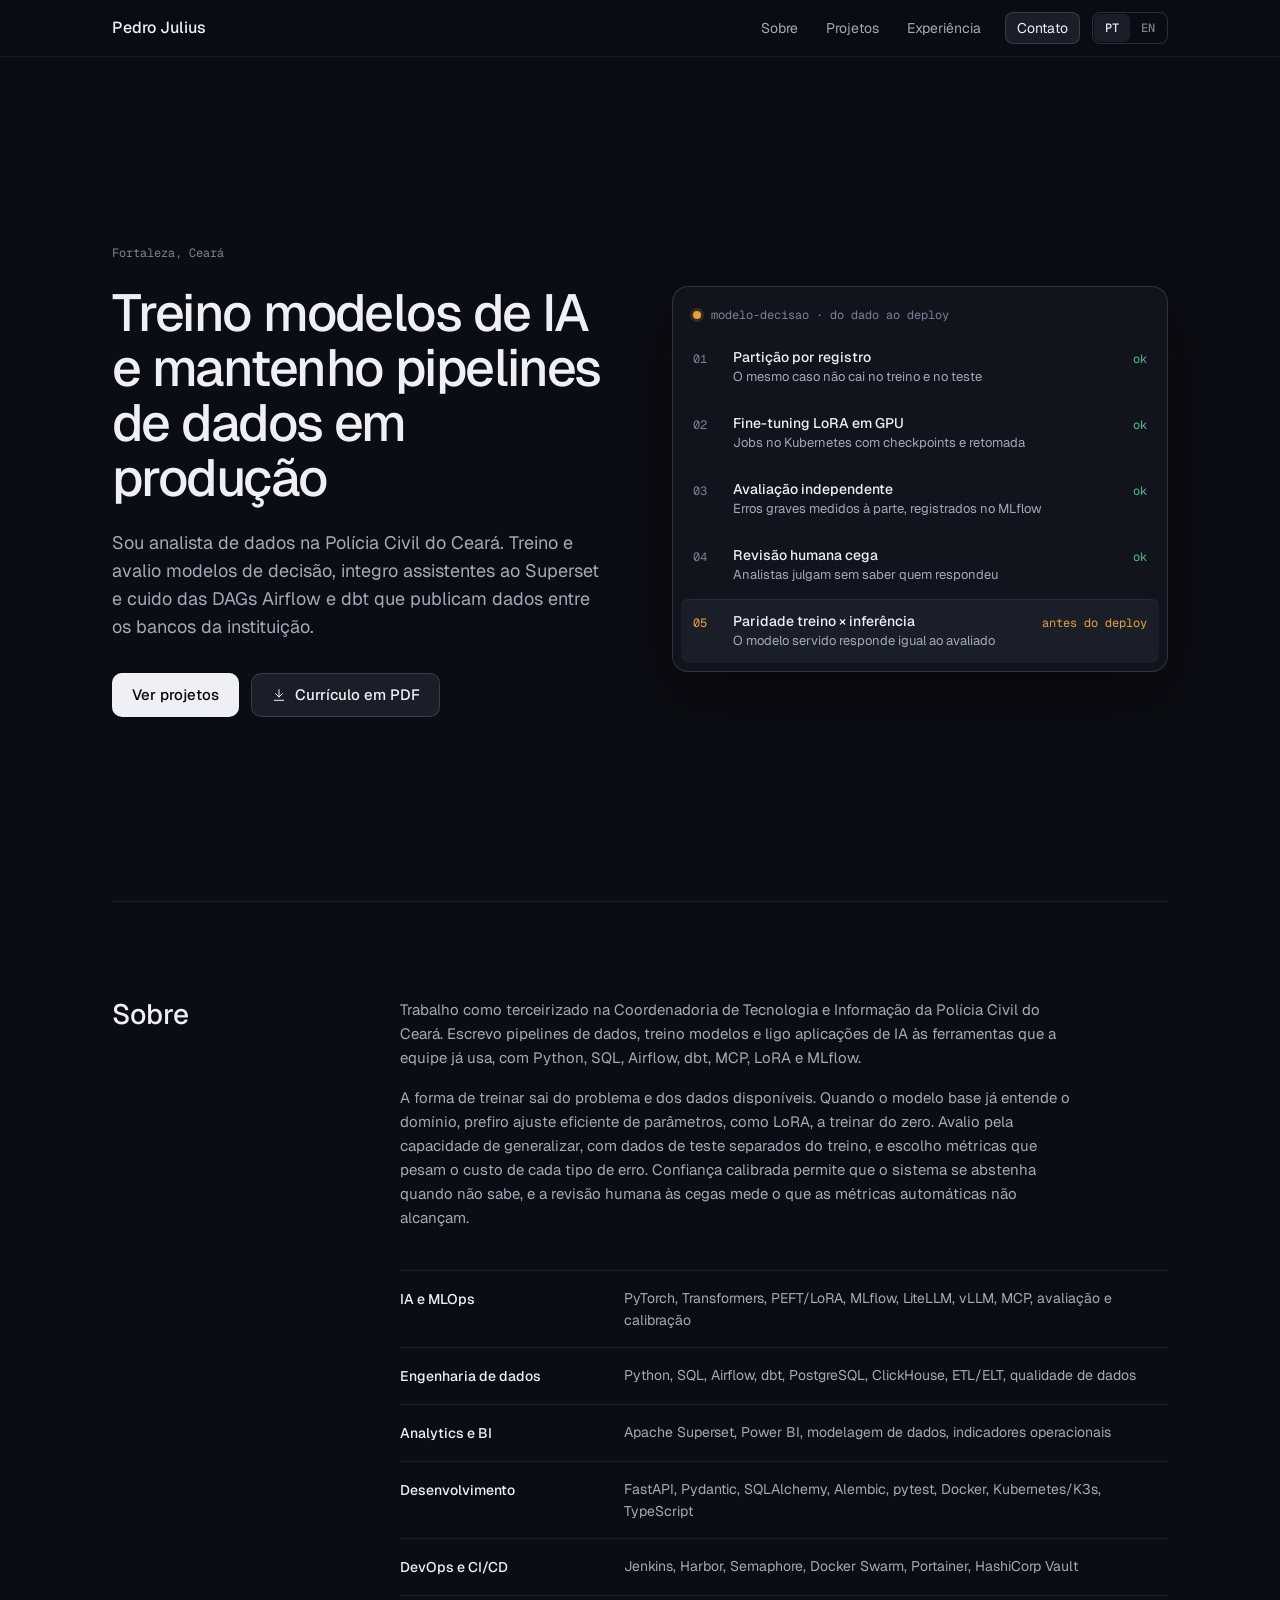
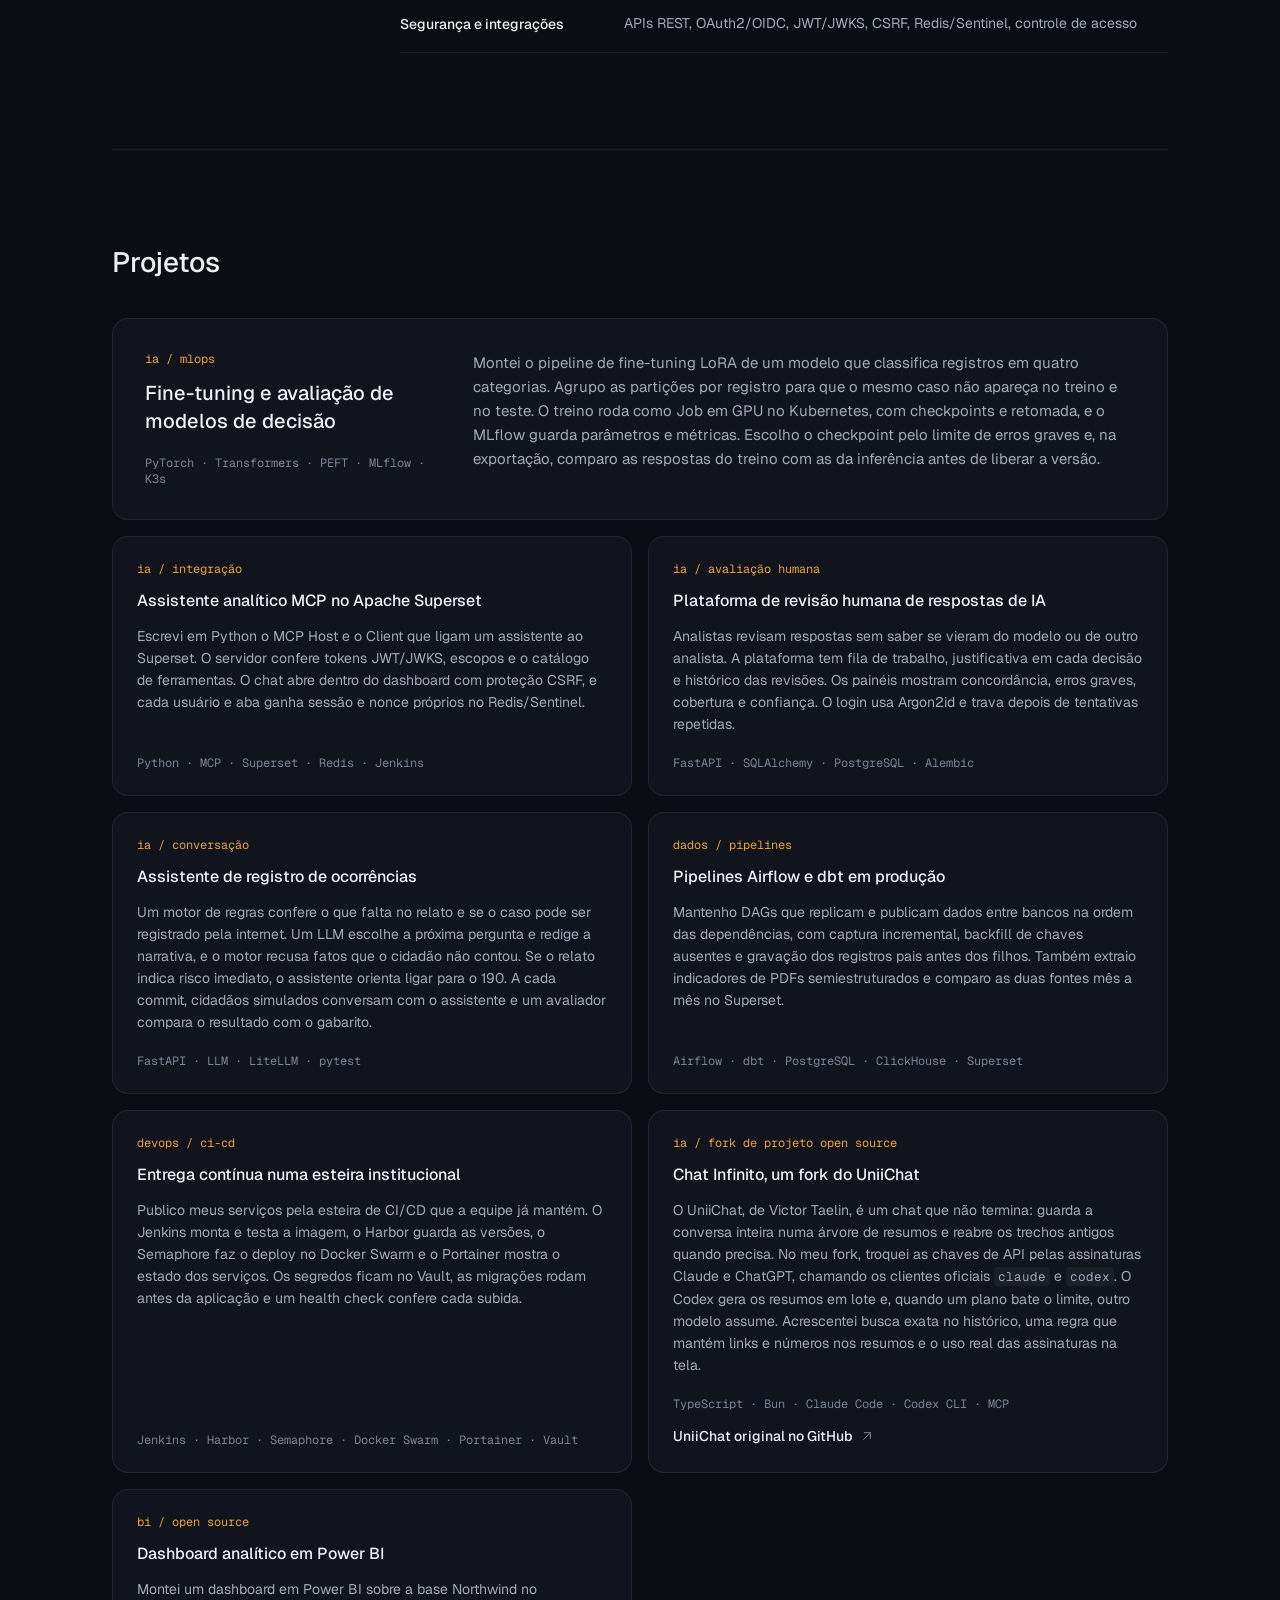
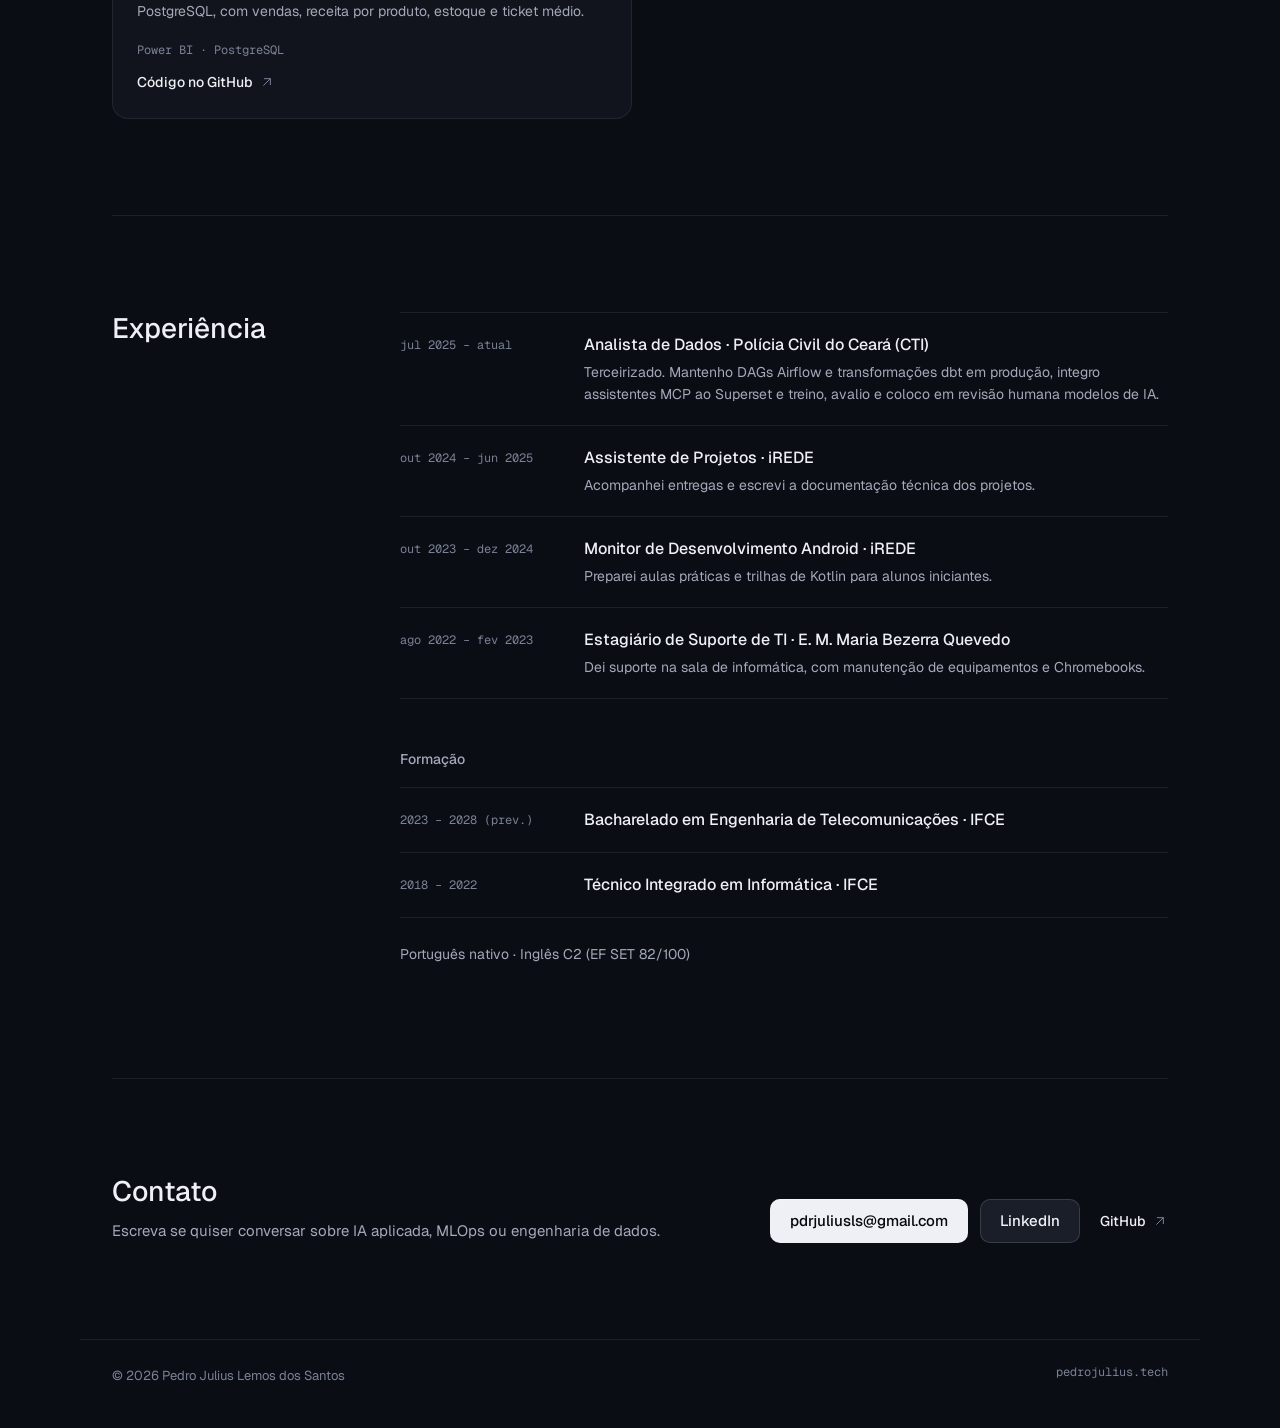
==== index.html @ 3ef46fd1 "Portfolio PT/EN e CV" ====
<!doctype html>
<html lang="pt-BR">
<head>
<meta charset="utf-8">
<meta name="viewport" content="width=device-width, initial-scale=1">
<title>Pedro Julius · Engenheiro de IA e dados</title>
<meta name="description" content="Pedro Julius Lemos dos Santos, engenheiro de IA e dados em Fortaleza. Treino e avalio modelos, integro assistentes ao Superset e mantenho pipelines Airflow e dbt.">
<meta property="og:title" content="Pedro Julius · Engenheiro de IA e dados">
<meta property="og:description" content="Treino e avalio modelos de IA e mantenho pipelines de dados em produção.">
<meta property="og:url" content="https://pedrojulius.tech/">
<meta property="og:locale" content="pt_BR">
<link rel="canonical" href="https://pedrojulius.tech/">
<link rel="alternate" hreflang="pt-BR" href="https://pedrojulius.tech/">
<link rel="alternate" hreflang="en" href="https://pedrojulius.tech/en/">
<link rel="alternate" hreflang="x-default" href="https://pedrojulius.tech/">
<link rel="preconnect" href="https://fonts.googleapis.com">
<link rel="preconnect" href="https://fonts.gstatic.com" crossorigin>
<link rel="stylesheet" href="https://fonts.googleapis.com/css2?family=Geist:wght@400;500;600&family=Geist+Mono:wght@400;500&display=swap">
<link rel="stylesheet" href="style.css">
<!-- Visual revisado com o método unslop de Damir Sokolovsky (@heydamir), CC BY 4.0 -->
<script>try{if(localStorage.getItem('lang')==='en')location.replace('en/')}catch(e){}</script>
</head>
<body>
<header class="top">
  <div class="top-in">
    <a class="logo" href="#inicio">Pedro Julius</a>
    <div class="top-r">
      <nav class="nav" aria-label="Principal">
        <a href="#sobre">Sobre</a>
        <a href="#projetos">Projetos</a>
        <a href="#experiencia">Experiência</a>
        <a class="nav-btn" href="#contato">Contato</a>
      </nav>
      <div class="lang" role="group" aria-label="Idioma">
        <a href="./" aria-current="page" data-lang="pt">PT</a>
        <a href="en/" hreflang="en" lang="en" data-lang="en" title="Read in English">EN</a>
      </div>
      <details class="menu">
        <summary aria-label="Abrir menu">
          <svg class="i" viewBox="0 0 24 24" aria-hidden="true"><path d="M4 7h16M4 12h16M4 17h16"/></svg>
        </summary>
        <div class="menu-panel">
          <a href="#sobre">Sobre</a>
          <a href="#projetos">Projetos</a>
          <a href="#experiencia">Experiência</a>
          <a href="#contato">Contato</a>
        </div>
      </details>
    </div>
  </div>
</header>

<main id="inicio">
<section class="hero">
  <div class="hero-text">
    <p class="meta">Fortaleza, Ceará</p>
    <h1>Treino modelos de IA e mantenho pipelines de dados em produção</h1>
    <p class="lead">Sou analista de dados na Polícia Civil do Ceará. Treino e avalio modelos de decisão, integro assistentes ao Superset e cuido das DAGs Airflow e dbt que publicam dados entre os bancos da instituição.</p>
    <div class="cta">
      <a class="btn primary" href="#projetos">Ver projetos</a>
      <a class="btn" href="Pedro-Julius-CV-PTBR.pdf" download>
        <svg class="i" viewBox="0 0 24 24" aria-hidden="true"><path d="M12 4v11M7 10l5 5 5-5M5 20h14"/></svg>
        Currículo em PDF
      </a>
    </div>
  </div>

  <figure class="run" aria-label="Etapas de um modelo até o deploy">
    <div class="run-head">
      <span class="dot"></span>
      <span class="mono">modelo-decisao · do dado ao deploy</span>
    </div>
    <ol class="steps">
      <li><span class="mono n">01</span><div><b>Partição por registro</b><span>O mesmo caso não cai no treino e no teste</span></div><span class="ok mono">ok</span></li>
      <li><span class="mono n">02</span><div><b>Fine-tuning LoRA em GPU</b><span>Jobs no Kubernetes com checkpoints e retomada</span></div><span class="ok mono">ok</span></li>
      <li><span class="mono n">03</span><div><b>Avaliação independente</b><span>Erros graves medidos à parte, registrados no MLflow</span></div><span class="ok mono">ok</span></li>
      <li><span class="mono n">04</span><div><b>Revisão humana cega</b><span>Analistas julgam sem saber quem respondeu</span></div><span class="ok mono">ok</span></li>
      <li class="now"><span class="mono n">05</span><div><b>Paridade treino × inferência</b><span>O modelo servido responde igual ao avaliado</span></div><span class="ok mono">antes do deploy</span></li>
    </ol>
  </figure>
</section>

<section id="sobre" class="split">
  <h2>Sobre</h2>
  <div>
    <p>Trabalho como terceirizado na Coordenadoria de Tecnologia e Informação da Polícia Civil do Ceará. Escrevo pipelines de dados, treino modelos e ligo aplicações de IA às ferramentas que a equipe já usa, com Python, SQL, Airflow, dbt, MCP, LoRA e MLflow.</p>
    <p>A forma de treinar sai do problema e dos dados disponíveis. Quando o modelo base já entende o domínio, prefiro ajuste eficiente de parâmetros, como LoRA, a treinar do zero. Avalio pela capacidade de generalizar, com dados de teste separados do treino, e escolho métricas que pesam o custo de cada tipo de erro. Confiança calibrada permite que o sistema se abstenha quando não sabe, e a revisão humana às cegas mede o que as métricas automáticas não alcançam.</p>
    <dl class="skills">
      <div><dt>IA e MLOps</dt><dd>PyTorch, Transformers, PEFT/LoRA, MLflow, LiteLLM, vLLM, MCP, avaliação e calibração</dd></div>
      <div><dt>Engenharia de dados</dt><dd>Python, SQL, Airflow, dbt, PostgreSQL, ClickHouse, ETL/ELT, qualidade de dados</dd></div>
      <div><dt>Analytics e BI</dt><dd>Apache Superset, Power BI, modelagem de dados, indicadores operacionais</dd></div>
      <div><dt>Desenvolvimento</dt><dd>FastAPI, Pydantic, SQLAlchemy, Alembic, pytest, Docker, Kubernetes/K3s, TypeScript</dd></div>
      <div><dt>DevOps e CI/CD</dt><dd>Jenkins, Harbor, Semaphore, Docker Swarm, Portainer, HashiCorp Vault</dd></div>
      <div><dt>Segurança e integrações</dt><dd>APIs REST, OAuth2/OIDC, JWT/JWKS, CSRF, Redis/Sentinel, controle de acesso</dd></div>
    </dl>
  </div>
</section>

<section id="projetos">
  <h2>Projetos</h2>
  <div class="grid">
    <article class="card lead-card">
      <p class="mono kind">ia / mlops</p>
      <h3>Fine-tuning e avaliação de modelos de decisão</h3>
      <p class="desc">Montei o pipeline de fine-tuning LoRA de um modelo que classifica registros em quatro categorias. Agrupo as partições por registro para que o mesmo caso não apareça no treino e no teste. O treino roda como Job em GPU no Kubernetes, com checkpoints e retomada, e o MLflow guarda parâmetros e métricas. Escolho o checkpoint pelo limite de erros graves e, na exportação, comparo as respostas do treino com as da inferência antes de liberar a versão.</p>
      <p class="mono stack">PyTorch · Transformers · PEFT · MLflow · K3s</p>
    </article>
    <article class="card">
      <p class="mono kind">ia / integração</p>
      <h3>Assistente analítico MCP no Apache Superset</h3>
      <p>Escrevi em Python o MCP Host e o Client que ligam um assistente ao Superset. O servidor confere tokens JWT/JWKS, escopos e o catálogo de ferramentas. O chat abre dentro do dashboard com proteção CSRF, e cada usuário e aba ganha sessão e nonce próprios no Redis/Sentinel.</p>
      <p class="mono stack">Python · MCP · Superset · Redis · Jenkins</p>
    </article>
    <article class="card">
      <p class="mono kind">ia / avaliação humana</p>
      <h3>Plataforma de revisão humana de respostas de IA</h3>
      <p>Analistas revisam respostas sem saber se vieram do modelo ou de outro analista. A plataforma tem fila de trabalho, justificativa em cada decisão e histórico das revisões. Os painéis mostram concordância, erros graves, cobertura e confiança. O login usa Argon2id e trava depois de tentativas repetidas.</p>
      <p class="mono stack">FastAPI · SQLAlchemy · PostgreSQL · Alembic</p>
    </article>
    <article class="card">
      <p class="mono kind">ia / conversação</p>
      <h3>Assistente de registro de ocorrências</h3>
      <p>Um motor de regras confere o que falta no relato e se o caso pode ser registrado pela internet. Um LLM escolhe a próxima pergunta e redige a narrativa, e o motor recusa fatos que o cidadão não contou. Se o relato indica risco imediato, o assistente orienta ligar para o 190. A cada commit, cidadãos simulados conversam com o assistente e um avaliador compara o resultado com o gabarito.</p>
      <p class="mono stack">FastAPI · LLM · LiteLLM · pytest</p>
    </article>
    <article class="card">
      <p class="mono kind">dados / pipelines</p>
      <h3>Pipelines Airflow e dbt em produção</h3>
      <p>Mantenho DAGs que replicam e publicam dados entre bancos na ordem das dependências, com captura incremental, backfill de chaves ausentes e gravação dos registros pais antes dos filhos. Também extraio indicadores de PDFs semiestruturados e comparo as duas fontes mês a mês no Superset.</p>
      <p class="mono stack">Airflow · dbt · PostgreSQL · ClickHouse · Superset</p>
    </article>
    <article class="card">
      <p class="mono kind">devops / ci-cd</p>
      <h3>Entrega contínua numa esteira institucional</h3>
      <p>Publico meus serviços pela esteira de CI/CD que a equipe já mantém. O Jenkins monta e testa a imagem, o Harbor guarda as versões, o Semaphore faz o deploy no Docker Swarm e o Portainer mostra o estado dos serviços. Os segredos ficam no Vault, as migrações rodam antes da aplicação e um health check confere cada subida.</p>
      <p class="mono stack">Jenkins · Harbor · Semaphore · Docker Swarm · Portainer · Vault</p>
    </article>
    <article class="card">
      <p class="mono kind">ia / fork de projeto open source</p>
      <h3>Chat Infinito, um fork do UniiChat</h3>
      <p>O UniiChat, de Victor Taelin, é um chat que não termina: guarda a conversa inteira numa árvore de resumos e reabre os trechos antigos quando precisa. No meu fork, troquei as chaves de API pelas assinaturas Claude e ChatGPT, chamando os clientes oficiais <code>claude</code> e <code>codex</code>. O Codex gera os resumos em lote e, quando um plano bate o limite, outro modelo assume. Acrescentei busca exata no histórico, uma regra que mantém links e números nos resumos e o uso real das assinaturas na tela.</p>
      <p class="mono stack">TypeScript · Bun · Claude Code · Codex CLI · MCP</p>
      <a class="link" href="https://github.com/VictorTaelin/uniichat" target="_blank" rel="noopener">UniiChat original no GitHub
        <svg class="i" viewBox="0 0 24 24" aria-hidden="true"><path d="M7 17 17 7M8 7h9v9"/></svg></a>
    </article>
    <article class="card">
      <p class="mono kind">bi / open source</p>
      <h3>Dashboard analítico em Power BI</h3>
      <p>Montei um dashboard em Power BI sobre a base Northwind no PostgreSQL, com vendas, receita por produto, estoque e ticket médio.</p>
      <p class="mono stack">Power BI · PostgreSQL</p>
      <a class="link" href="https://github.com/pjuliusl/FirstReport" target="_blank" rel="noopener">Código no GitHub
        <svg class="i" viewBox="0 0 24 24" aria-hidden="true"><path d="M7 17 17 7M8 7h9v9"/></svg></a>
    </article>
  </div>
</section>

<section id="experiencia" class="split">
  <h2>Experiência</h2>
  <div>
    <ol class="timeline">
      <li><span class="mono when">jul 2025 – atual</span><div><h3>Analista de Dados · Polícia Civil do Ceará (CTI)</h3><p>Terceirizado. Mantenho DAGs Airflow e transformações dbt em produção, integro assistentes MCP ao Superset e treino, avalio e coloco em revisão humana modelos de IA.</p></div></li>
      <li><span class="mono when">out 2024 – jun 2025</span><div><h3>Assistente de Projetos · iREDE</h3><p>Acompanhei entregas e escrevi a documentação técnica dos projetos.</p></div></li>
      <li><span class="mono when">out 2023 – dez 2024</span><div><h3>Monitor de Desenvolvimento Android · iREDE</h3><p>Preparei aulas práticas e trilhas de Kotlin para alunos iniciantes.</p></div></li>
      <li><span class="mono when">ago 2022 – fev 2023</span><div><h3>Estagiário de Suporte de TI · E. M. Maria Bezerra Quevedo</h3><p>Dei suporte na sala de informática, com manutenção de equipamentos e Chromebooks.</p></div></li>
    </ol>
    <h3 class="sub">Formação</h3>
    <ol class="timeline">
      <li><span class="mono when">2023 – 2028 (prev.)</span><div><h3>Bacharelado em Engenharia de Telecomunicações · IFCE</h3></div></li>
      <li><span class="mono when">2018 – 2022</span><div><h3>Técnico Integrado em Informática · IFCE</h3></div></li>
    </ol>
    <p class="langs">Português nativo · Inglês C2 (EF SET 82/100)</p>
  </div>
</section>

<section id="contato" class="contact">
  <div>
    <h2>Contato</h2>
    <p>Escreva se quiser conversar sobre IA aplicada, MLOps ou engenharia de dados.</p>
  </div>
  <div class="cta">
    <a class="btn primary" href="mailto:pdrjuliusls@gmail.com">pdrjuliusls@gmail.com</a>
    <a class="btn" href="https://linkedin.com/in/pedro-julius" target="_blank" rel="noopener">LinkedIn</a>
    <a class="link" href="https://github.com/pjuliusl" target="_blank" rel="noopener">GitHub
      <svg class="i" viewBox="0 0 24 24" aria-hidden="true"><path d="M7 17 17 7M8 7h9v9"/></svg></a>
  </div>
</section>
</main>
<footer><span>© 2026 Pedro Julius Lemos dos Santos</span><span class="mono">pedrojulius.tech</span></footer>
<script>
  document.querySelectorAll('.menu-panel a').forEach(a => a.addEventListener('click', () => a.closest('details').removeAttribute('open')));
  document.querySelectorAll('.lang a').forEach(a => a.addEventListener('click', () => { try { localStorage.setItem('lang', a.dataset.lang) } catch (e) {} }));
</script>
</body>
</html>
---- style.css ----
/* Ink ramp, um acento âmbar de "luz de instrumento" */
:root{
  --deep:#07080d;--bg:#0b0d14;--card:#11141c;--raised:#1a1e28;
  --line:rgba(238,240,245,.08);--line2:rgba(238,240,245,.14);
  --t1:#eef0f5;--t2:#a3a9b8;--t3:#7a8296;
  --ac:#e9a23b;--ac-ink:#16110a;--ok:#4cc38a;
  --ease:cubic-bezier(.22,1,.36,1);
  --sans:"Geist",system-ui,-apple-system,"Segoe UI",Roboto,sans-serif;
  --mono:"Geist Mono",ui-monospace,SFMono-Regular,Menlo,monospace;
}
*{box-sizing:border-box;margin:0;padding:0}
html{scroll-behavior:smooth;scroll-padding-top:72px}
@media (prefers-reduced-motion:reduce){html{scroll-behavior:auto}*{animation:none!important;transition:none!important}}
body{background:var(--bg);color:var(--t1);font:400 15px/24px var(--sans);-webkit-font-smoothing:antialiased}
a{color:inherit;text-decoration:none}
:focus-visible{outline:2px solid var(--ac);outline-offset:2px;border-radius:4px}
.mono{font-family:var(--mono);font-size:12px;line-height:16px;font-variant-numeric:tabular-nums}
.i{width:16px;height:16px;flex:none;fill:none;stroke:currentColor;stroke-width:1.5;stroke-linecap:round;stroke-linejoin:round}

/* Navegação */
.top{position:sticky;top:0;z-index:10;background:rgba(11,13,20,.88);backdrop-filter:blur(8px);border-bottom:1px solid var(--line)}
.top-in{max-width:1120px;margin:0 auto;height:56px;padding:0 32px;display:flex;align-items:center;justify-content:space-between}
.logo{font-weight:500;font-size:16px}
.top-r{display:flex;align-items:center;gap:12px}
.nav{display:flex;align-items:center;gap:4px}
.lang{display:inline-flex;padding:2px;border-radius:8px;box-shadow:inset 0 0 0 1px var(--line2)}
.lang a{height:28px;min-width:36px;padding:0 8px;display:inline-flex;align-items:center;justify-content:center;border-radius:6px;font:500 12px/16px var(--mono);color:var(--t3);transition:color .15s var(--ease),background-color .15s var(--ease)}
.lang a:hover{color:var(--t1)}
.lang a[aria-current]{color:var(--t1);background:var(--raised)}
code{font-family:var(--mono);font-size:.9em;padding:1px 4px;border-radius:4px;background:var(--raised)}
.nav a{height:32px;padding:0 12px;display:inline-flex;align-items:center;border-radius:8px;color:var(--t2);font-size:14px;transition:color .15s var(--ease),background-color .15s var(--ease)}
.nav a:hover{color:var(--t1);background:var(--raised)}
.nav .nav-btn{margin-left:8px;color:var(--t1);background:var(--raised);box-shadow:inset 0 0 0 1px var(--line2)}
.menu{display:none;position:relative}
.menu summary{list-style:none;width:36px;height:36px;display:grid;place-items:center;border-radius:8px;color:var(--t2);cursor:pointer}
.menu summary::-webkit-details-marker{display:none}
.menu summary .i{width:18px;height:18px}
.menu[open] summary{background:var(--raised);color:var(--t1)}
.menu-panel{position:absolute;right:0;top:44px;width:200px;padding:4px;background:var(--card);border:1px solid var(--line2);border-radius:12px;display:grid;gap:2px;animation:rise .18s var(--ease)}
.menu-panel a{height:36px;padding:0 12px;display:flex;align-items:center;border-radius:8px;color:var(--t2)}
.menu-panel a:hover{background:var(--raised);color:var(--t1)}

main{max-width:1120px;margin:0 auto;padding:0 32px}
section{padding:96px 0;border-top:1px solid var(--line)}
h2{font-size:28px;line-height:1.15;font-weight:500}
h3{font-size:16px;line-height:24px;font-weight:500}

/* Hero */
.hero{border-top:0;min-height:calc(100vh - 56px);padding:64px 0;display:grid;grid-template-columns:1fr 1fr;gap:64px;align-items:center}
.hero-text,.run{animation:rise .45s var(--ease) both}
.run{animation-delay:.06s}
.meta{font-family:var(--mono);font-size:12px;color:var(--t3);margin-bottom:20px}
h1{font-size:52px;line-height:1.06;font-weight:500;letter-spacing:-.03em;max-width:14ch}
.lead{margin-top:24px;max-width:36rem;font-size:18px;line-height:28px;color:var(--t2)}
.cta{display:flex;flex-wrap:wrap;align-items:center;gap:12px;margin-top:32px}
.btn{height:44px;padding:0 20px;display:inline-flex;align-items:center;gap:8px;border-radius:10px;font-size:15px;font-weight:500;background:var(--raised);color:var(--t1);box-shadow:inset 0 0 0 1px var(--line2);transition:background-color .15s var(--ease),transform .12s var(--ease)}
.btn:hover{background:#222735}
.btn:active,.nav a:active{transform:scale(.97)}
.btn.primary{background:var(--t1);color:var(--deep);box-shadow:inset 0 1px 0 rgba(255,255,255,.4)}
.btn.primary:hover{background:#ffffff}

/* Momento: o painel do caminho até a produção */
.run{background:var(--card);border:1px solid var(--line2);border-radius:16px;padding:8px;box-shadow:0 24px 64px rgba(0,0,0,.35)}
.run-head{display:flex;align-items:center;gap:10px;height:40px;padding:0 12px;color:var(--t3)}
.dot{width:8px;height:8px;border-radius:50%;background:var(--ac);box-shadow:0 0 0 3px rgba(233,162,59,.16)}
.steps{list-style:none;display:grid;gap:2px}
.steps li{display:grid;grid-template-columns:28px 1fr auto;gap:12px;align-items:start;padding:12px;border-radius:8px}
.steps li:hover{background:var(--raised)}
.steps .n{color:var(--t3);padding-top:4px}
.steps b{display:block;font-weight:500;font-size:14px;line-height:20px}
.steps div span{display:block;color:var(--t2);font-size:13px;line-height:20px}
.steps .ok{color:var(--ok);padding-top:4px}
.steps .now{background:var(--raised);box-shadow:inset 0 1px 0 rgba(255,255,255,.06)}
.steps .now .n,.steps .now .ok{color:var(--ac)}

/* Seções em duas colunas */
.split{display:grid;grid-template-columns:240px 1fr;gap:48px}
.split>div>p{max-width:42rem;color:var(--t2);margin-bottom:16px}
.skills{margin-top:40px;border-top:1px solid var(--line)}
.skills div{display:grid;grid-template-columns:200px 1fr;gap:24px;padding:16px 0;border-bottom:1px solid var(--line)}
.skills dt{font-weight:500;font-size:14px}
.skills dd{color:var(--t2);font-size:14px;line-height:22px}

/* Projetos */
#projetos h2{margin-bottom:40px}
.grid{display:grid;grid-template-columns:repeat(2,1fr);gap:16px}
.card{display:flex;flex-direction:column;gap:12px;padding:24px;background:var(--card);border:1px solid var(--line);border-radius:16px;transition:border-color .15s var(--ease),background-color .15s var(--ease)}
.card:hover{border-color:var(--line2);background:#141823}
.card p{color:var(--t2);font-size:14px;line-height:22px}
.card .kind{color:var(--ac);font-size:12px;line-height:16px}
.card .stack{margin-top:auto;padding-top:8px;color:var(--t3);font-size:12px;line-height:16px}
.card.lead-card{grid-column:1 / -1;display:grid;grid-template-columns:280px 1fr;grid-template-rows:auto auto 1fr;column-gap:48px;row-gap:12px;padding:32px}
.lead-card .kind{grid-column:1;grid-row:1}
.lead-card h3{grid-column:1;grid-row:2;font-size:20px;line-height:28px}
.lead-card .desc{grid-column:2;grid-row:1 / 4;font-size:15px;line-height:24px}
.lead-card .stack{grid-column:1;grid-row:3;align-self:end}
.link{display:inline-flex;align-items:center;gap:6px;width:fit-content;color:var(--t1);font-size:14px;font-weight:500;transition:color .15s var(--ease)}
.link .i{color:var(--t3);transition:transform .15s var(--ease),color .15s var(--ease)}
.link:hover .i{color:var(--ac);transform:translate(2px,-2px)}

/* Experiência */
.timeline{list-style:none;border-top:1px solid var(--line)}
.timeline li{display:grid;grid-template-columns:160px 1fr;gap:24px;padding:20px 0;border-bottom:1px solid var(--line)}
.timeline .when{color:var(--t3);padding-top:4px}
.timeline p{margin-top:4px;color:var(--t2);font-size:14px;line-height:22px;max-width:42rem}
h3.sub{margin:48px 0 16px;color:var(--t2);font-size:14px}
.langs{margin-top:24px;color:var(--t2);font-size:14px}

/* Contato */
.contact{display:flex;align-items:end;justify-content:space-between;gap:32px;flex-wrap:wrap}
.contact p{margin-top:12px;color:var(--t2)}
.contact .cta{margin-top:0}
.contact .link{margin-left:8px}

footer{max-width:1120px;margin:0 auto;padding:24px 32px 40px;display:flex;justify-content:space-between;color:var(--t3);font-size:13px;border-top:1px solid var(--line)}

@keyframes rise{from{opacity:0;transform:translateY(8px)}to{opacity:1;transform:none}}

@media (max-width:960px){
  .hero{grid-template-columns:1fr;min-height:0;padding:64px 0;gap:48px}
  h1{font-size:44px}
  .split{grid-template-columns:1fr;gap:24px}
  .card.lead-card{display:flex;padding:24px}
}
@media (max-width:640px){
  .top-in,main{padding:0 20px}
  footer{padding:24px 20px 32px;flex-direction:column;gap:4px}
  .nav{display:none}.menu{display:block}
  .hero{padding:48px 0 64px}
  h1{font-size:36px}
  .lead{font-size:16px;line-height:26px}
  section{padding:64px 0}
  .grid{grid-template-columns:1fr}
  .skills div,.timeline li{grid-template-columns:1fr;gap:4px}
  .steps div span{display:none}
}
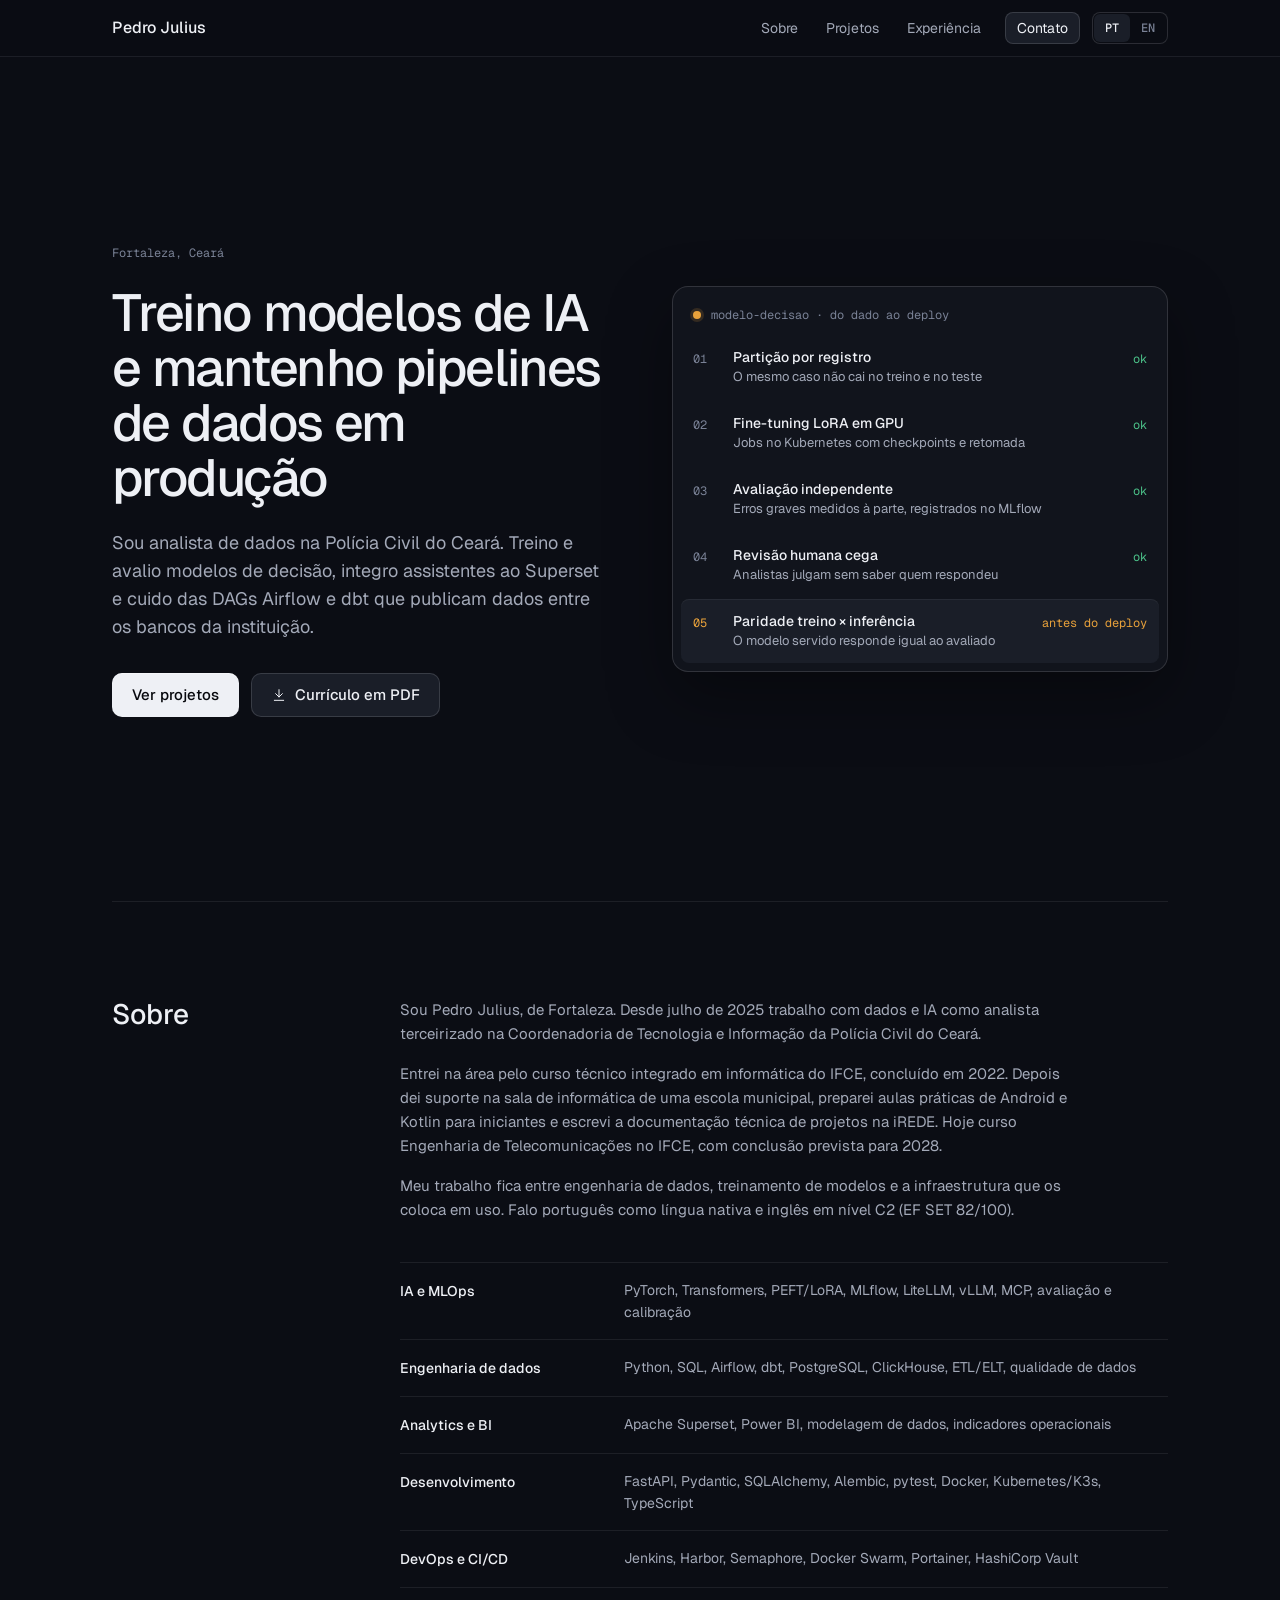
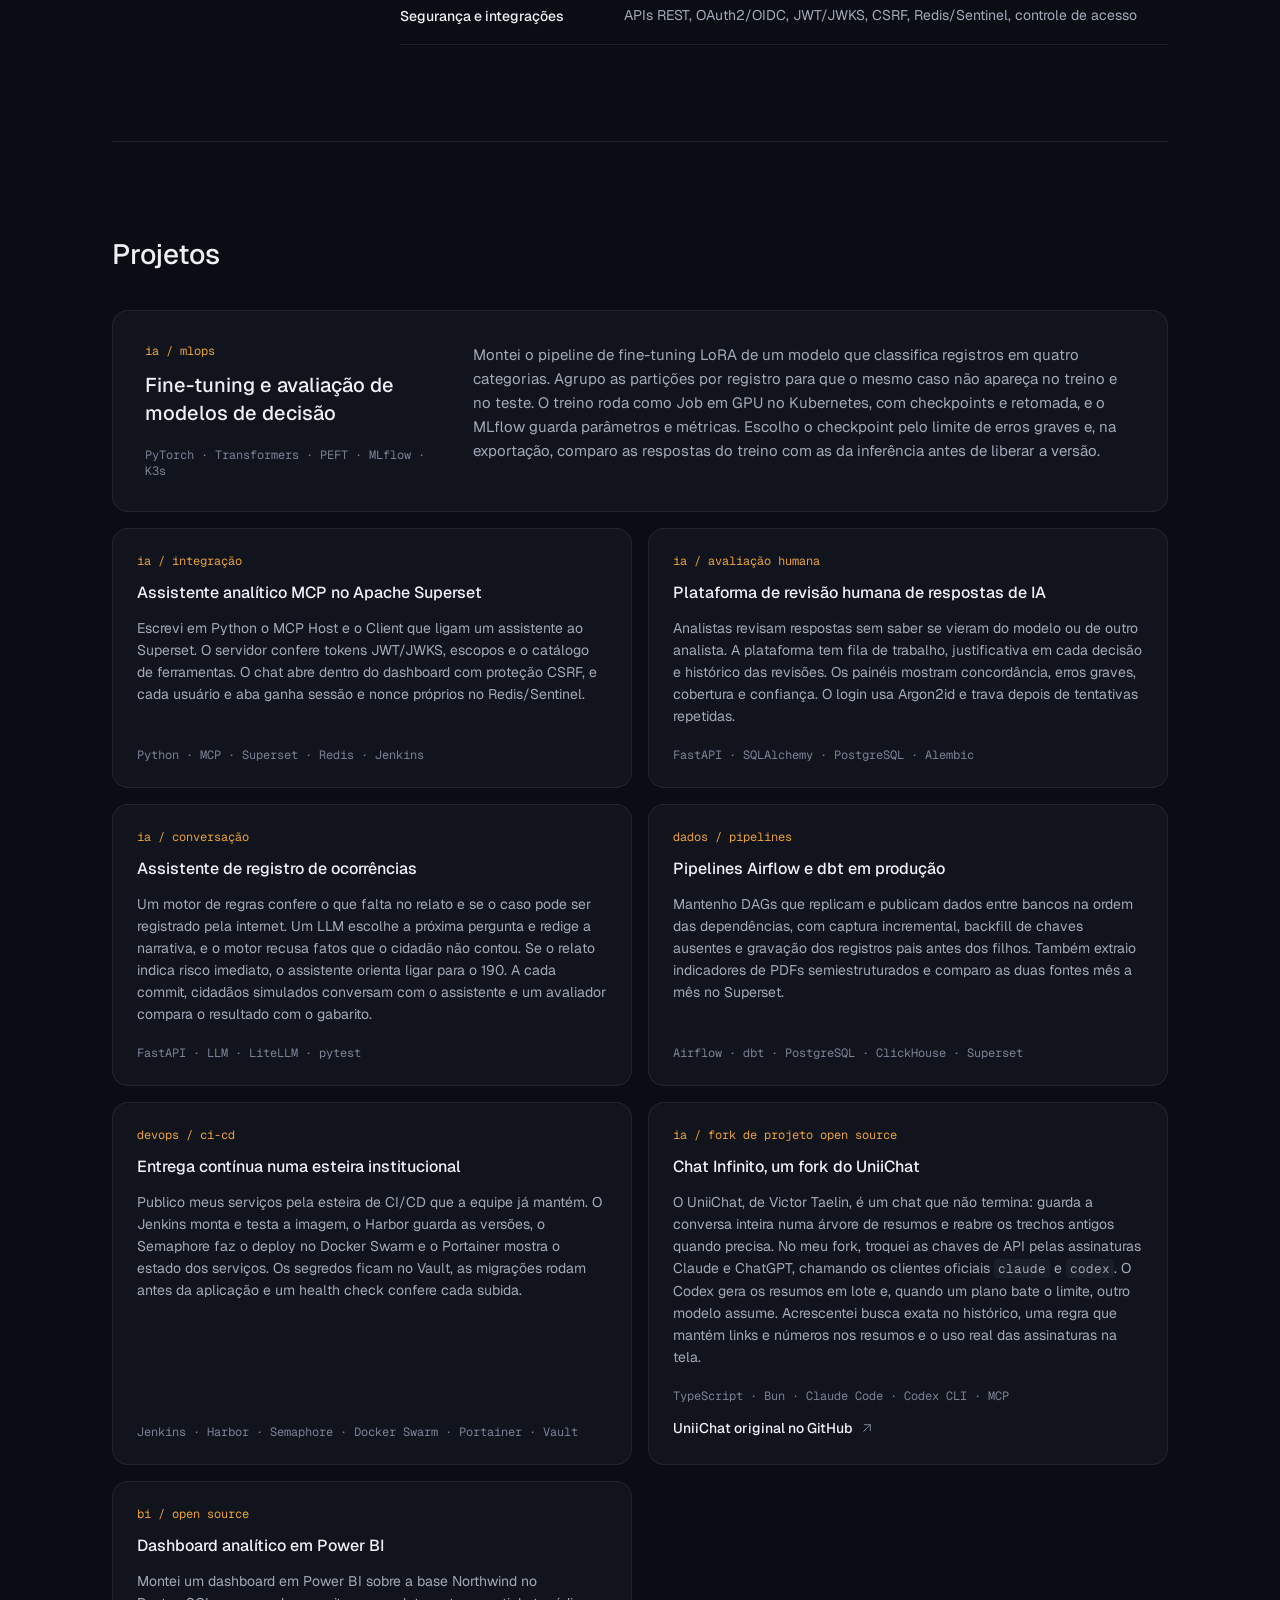
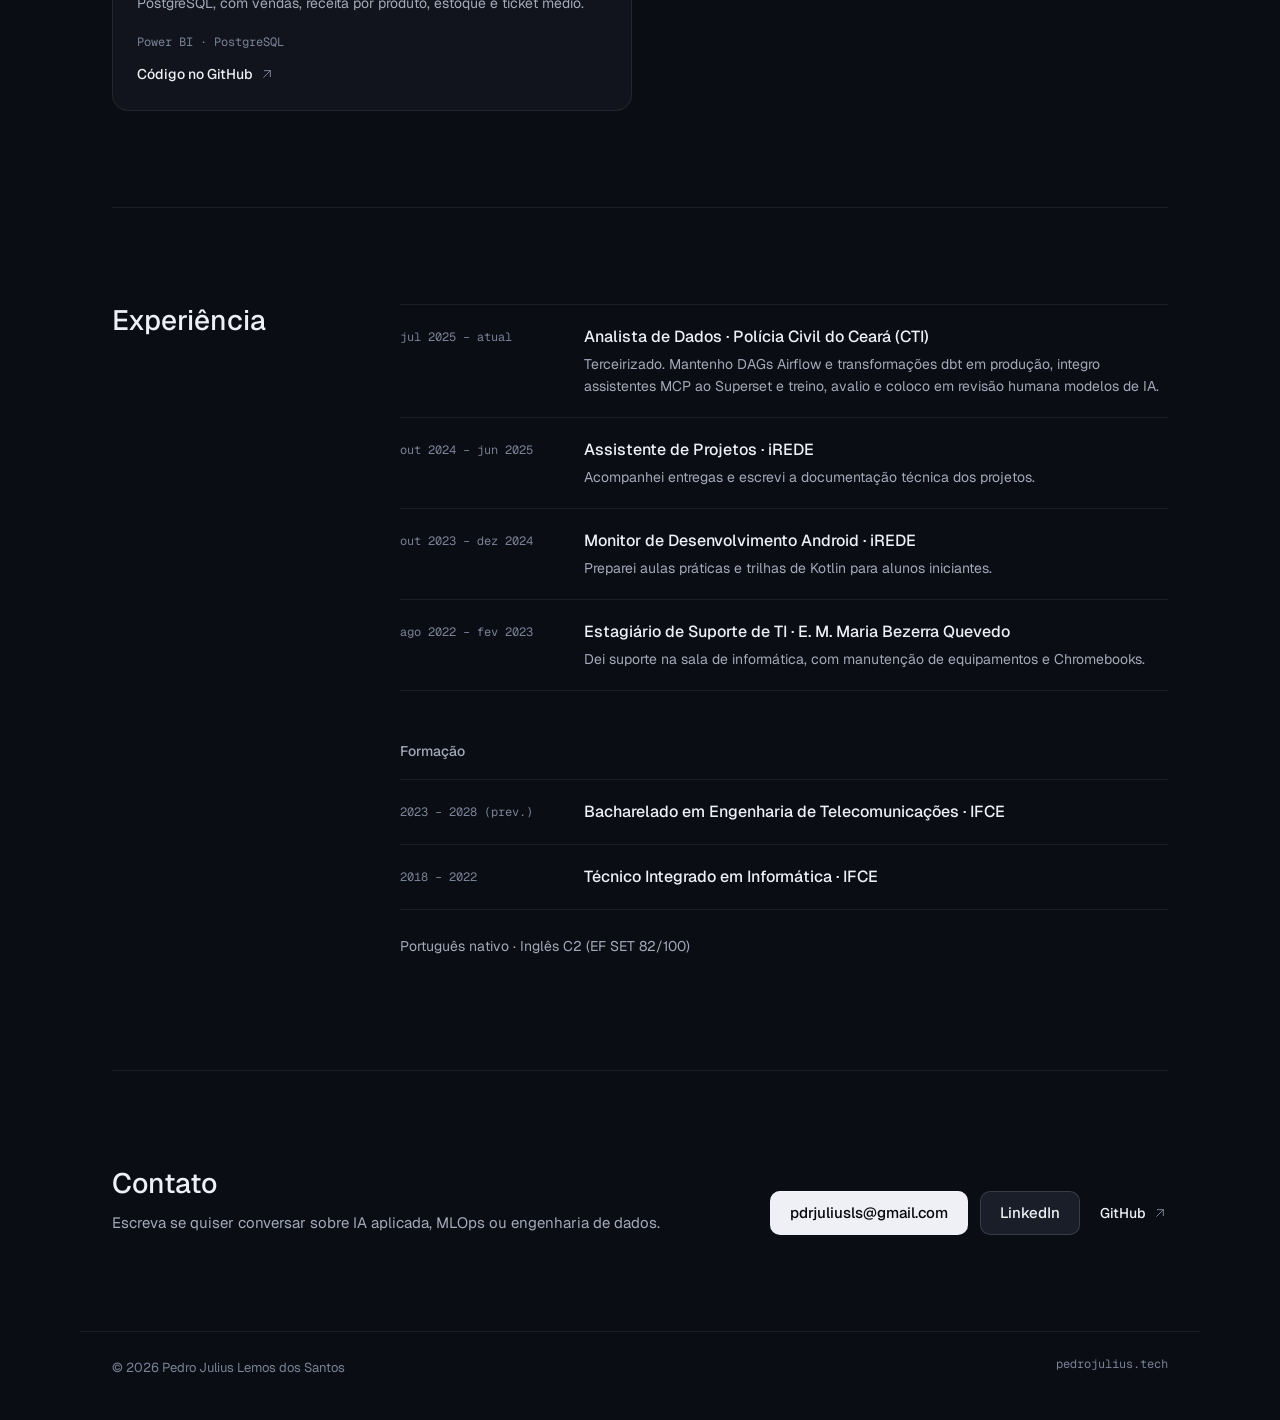
==== commit ca42f48c: "Sobre: foco pessoal, sem detalhes de projeto" ====
--- a/index.html
+++ b/index.html
@@ -83,8 +83,9 @@
 <section id="sobre" class="split">
   <h2>Sobre</h2>
   <div>
-    <p>Trabalho como terceirizado na Coordenadoria de Tecnologia e Informação da Polícia Civil do Ceará. Escrevo pipelines de dados, treino modelos e ligo aplicações de IA às ferramentas que a equipe já usa, com Python, SQL, Airflow, dbt, MCP, LoRA e MLflow.</p>
-    <p>A forma de treinar sai do problema e dos dados disponíveis. Quando o modelo base já entende o domínio, prefiro ajuste eficiente de parâmetros, como LoRA, a treinar do zero. Avalio pela capacidade de generalizar, com dados de teste separados do treino, e escolho métricas que pesam o custo de cada tipo de erro. Confiança calibrada permite que o sistema se abstenha quando não sabe, e a revisão humana às cegas mede o que as métricas automáticas não alcançam.</p>
+    <p>Sou Pedro Julius, de Fortaleza. Desde julho de 2025 trabalho com dados e IA como analista terceirizado na Coordenadoria de Tecnologia e Informação da Polícia Civil do Ceará.</p>
+    <p>Entrei na área pelo curso técnico integrado em informática do IFCE, concluído em 2022. Depois dei suporte na sala de informática de uma escola municipal, preparei aulas práticas de Android e Kotlin para iniciantes e escrevi a documentação técnica de projetos na iREDE. Hoje curso Engenharia de Telecomunicações no IFCE, com conclusão prevista para 2028.</p>
+    <p>Meu trabalho fica entre engenharia de dados, treinamento de modelos e a infraestrutura que os coloca em uso. Falo português como língua nativa e inglês em nível C2 (EF SET 82/100).</p>
     <dl class="skills">
       <div><dt>IA e MLOps</dt><dd>PyTorch, Transformers, PEFT/LoRA, MLflow, LiteLLM, vLLM, MCP, avaliação e calibração</dd></div>
       <div><dt>Engenharia de dados</dt><dd>Python, SQL, Airflow, dbt, PostgreSQL, ClickHouse, ETL/ELT, qualidade de dados</dd></div>
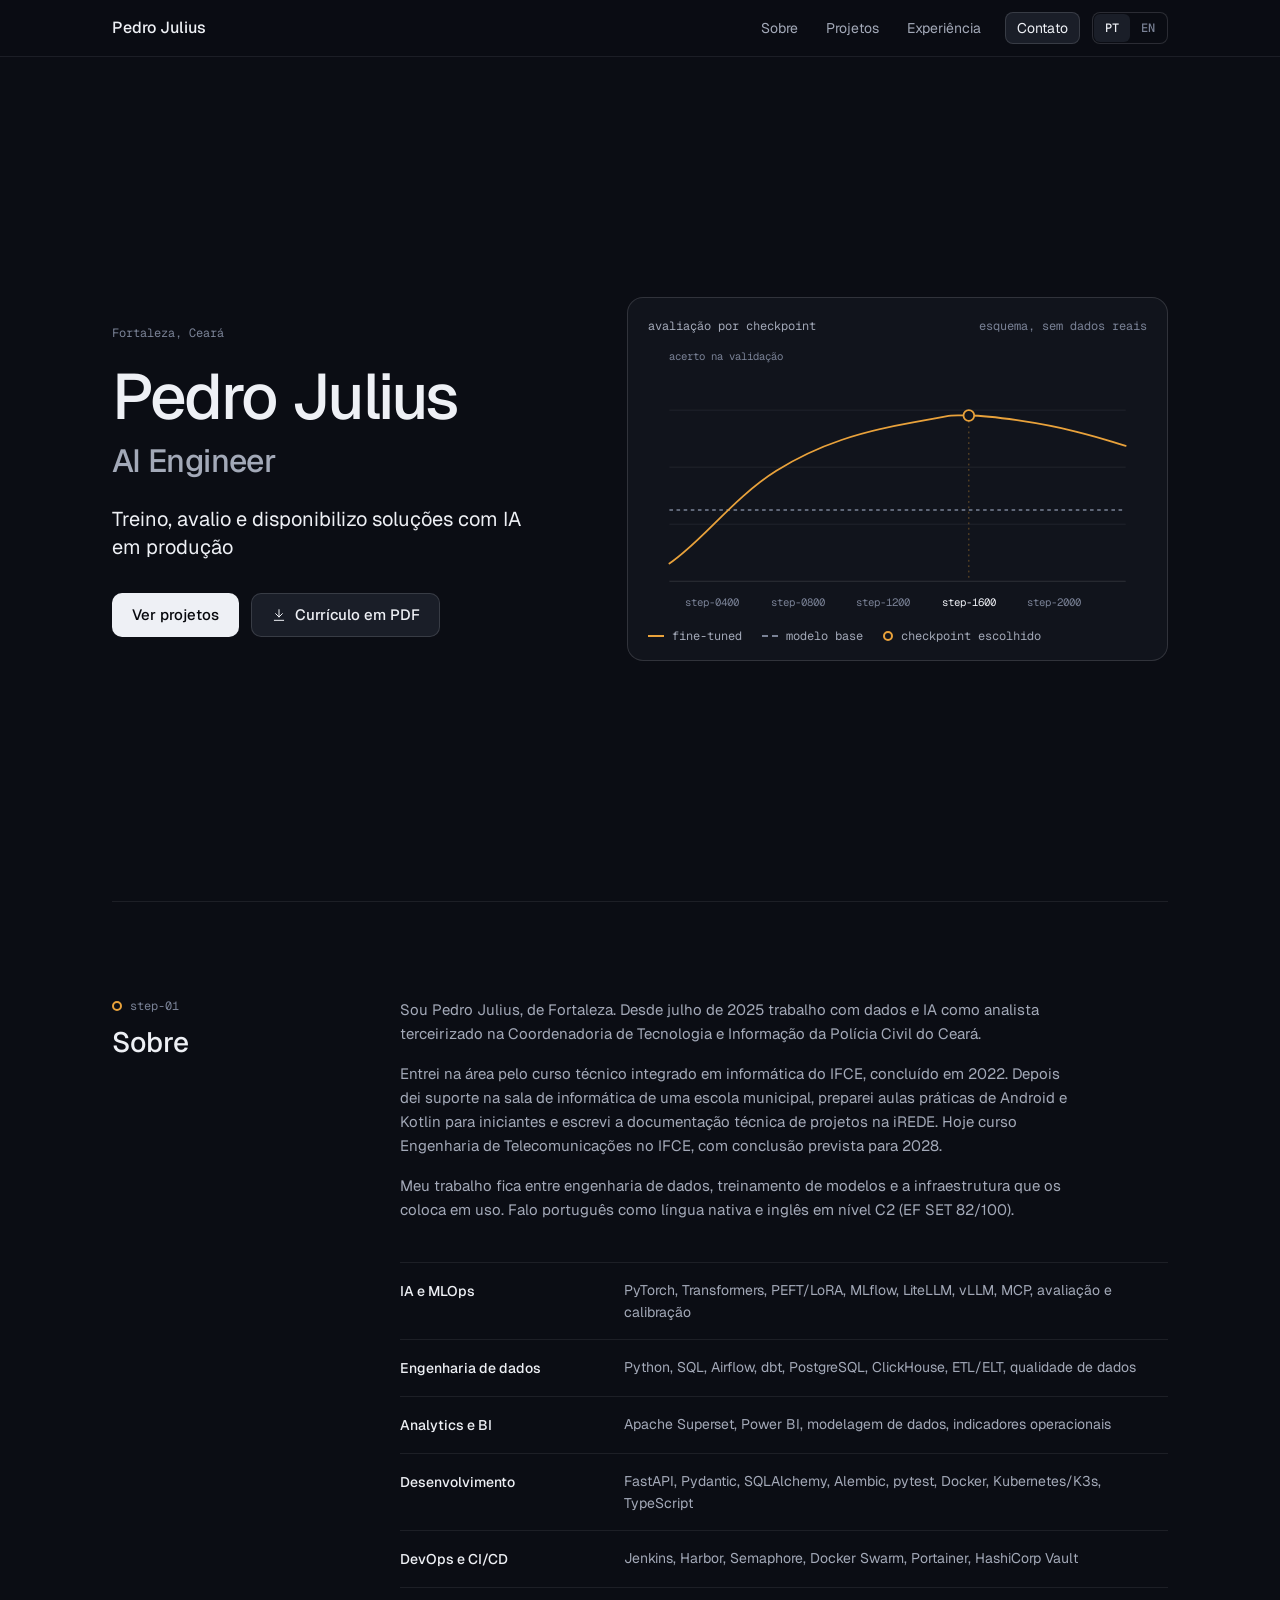
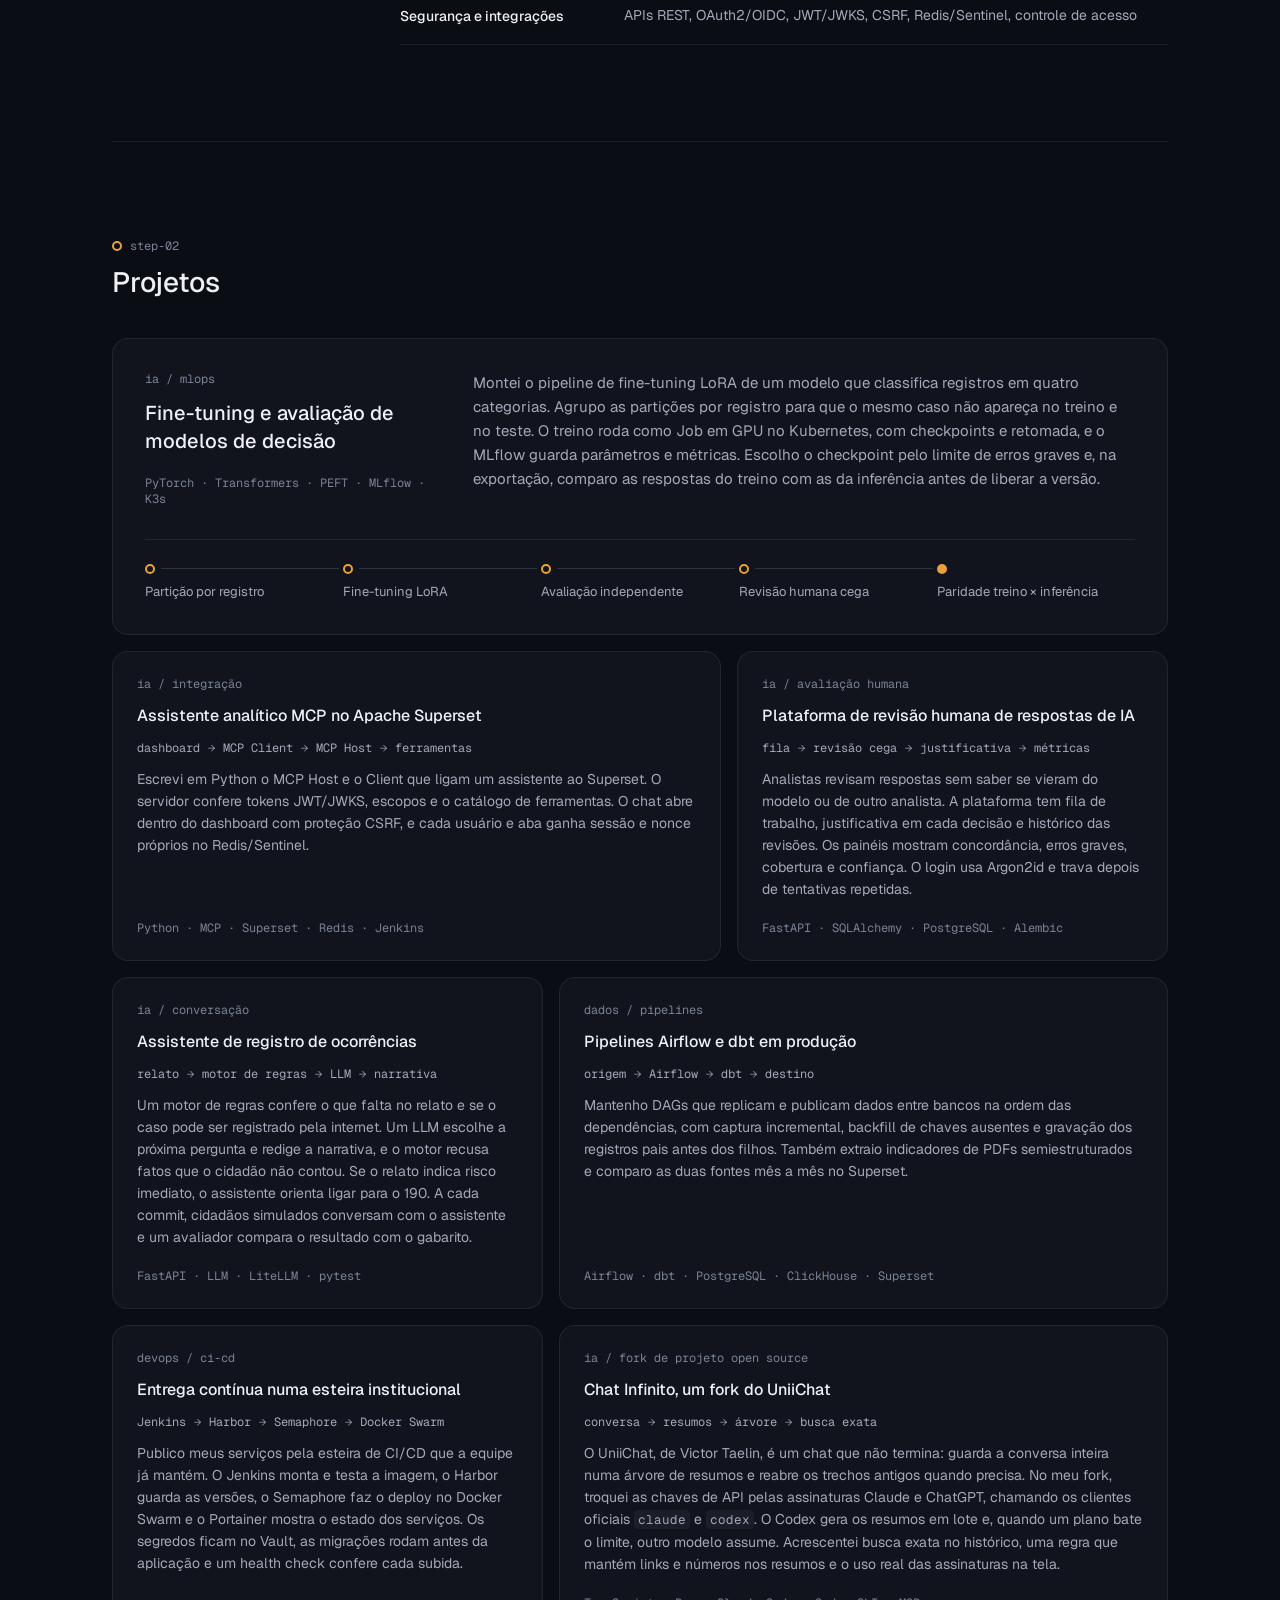
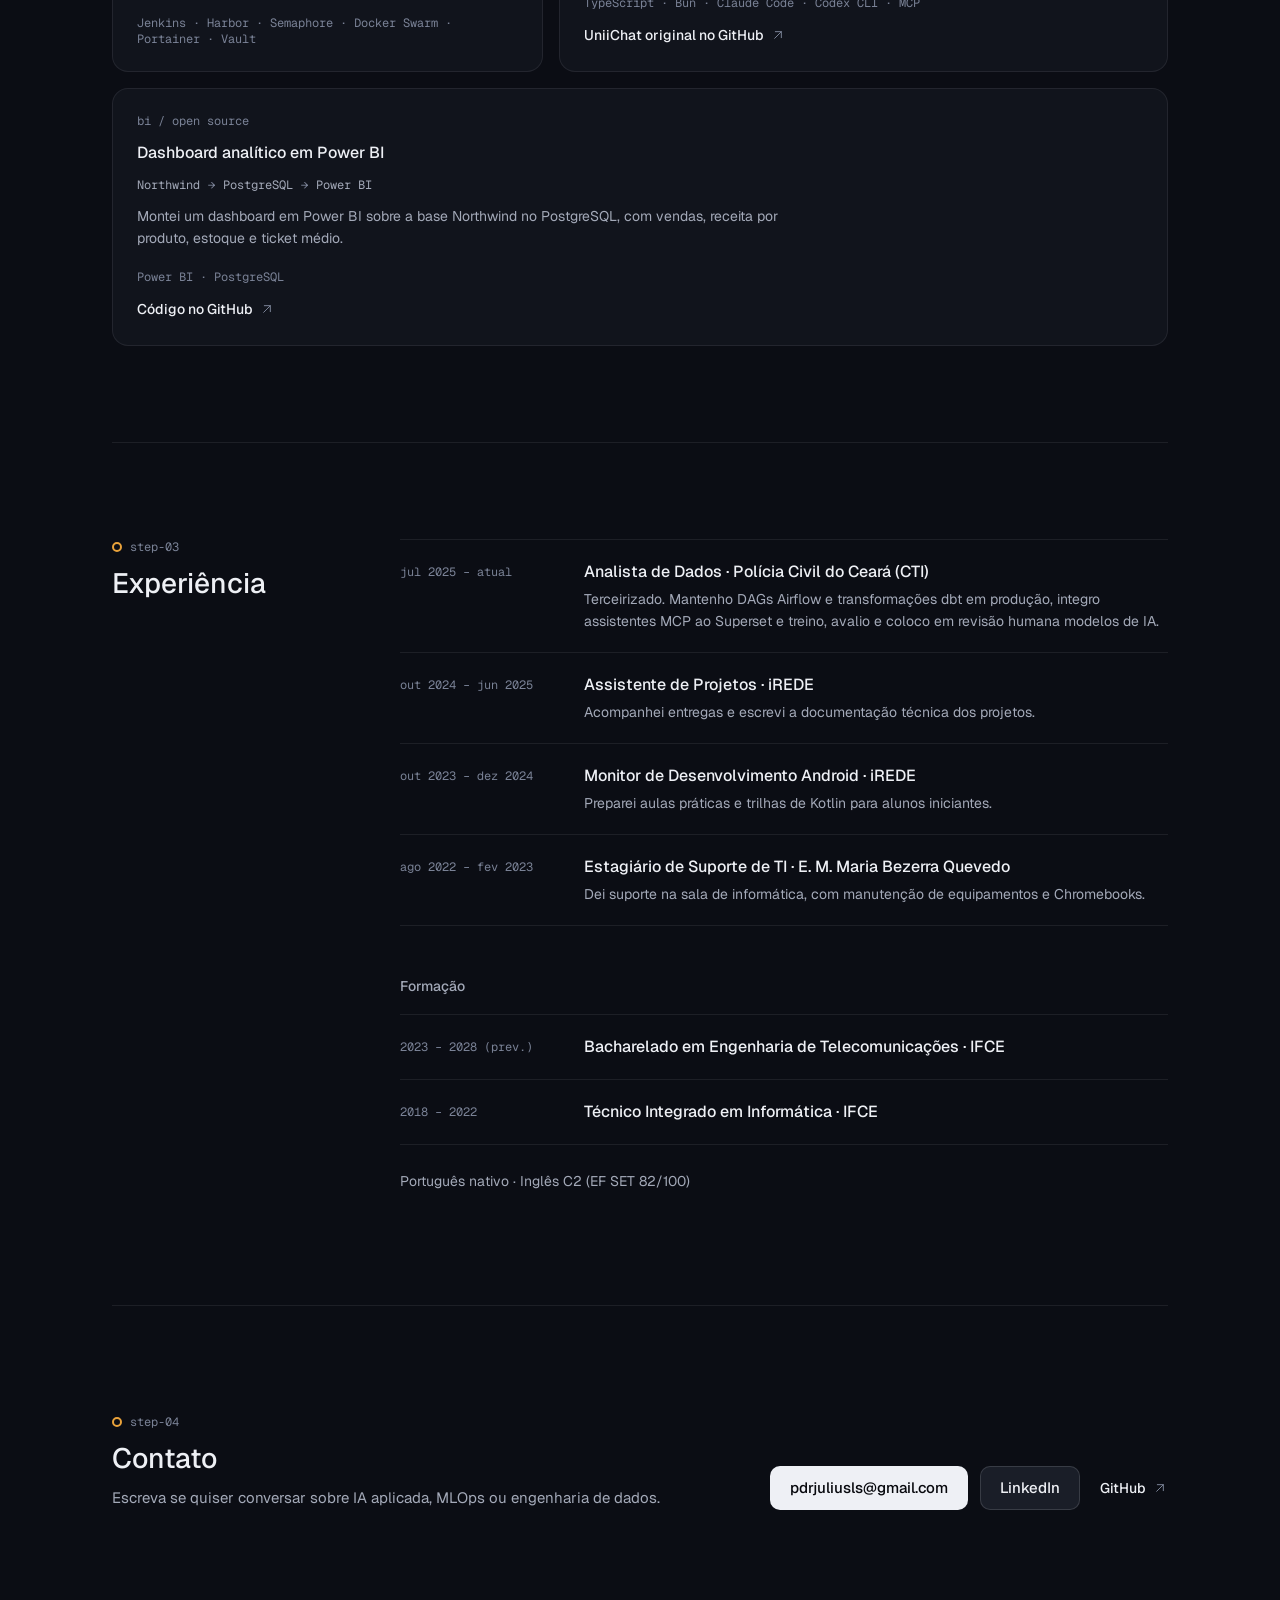
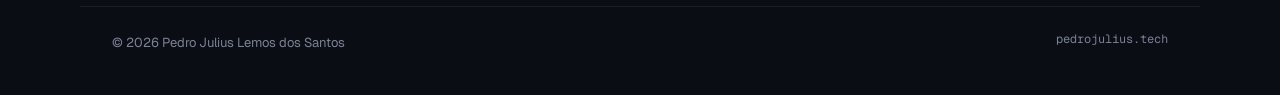
==== commit add6ad0b: "Hero AI Engineer, gráfico de avaliação e projetos em grade variada" ====
--- a/index.html
+++ b/index.html
@@ -3,10 +3,10 @@
 <head>
 <meta charset="utf-8">
 <meta name="viewport" content="width=device-width, initial-scale=1">
-<title>Pedro Julius · Engenheiro de IA e dados</title>
-<meta name="description" content="Pedro Julius Lemos dos Santos, engenheiro de IA e dados em Fortaleza. Treino e avalio modelos, integro assistentes ao Superset e mantenho pipelines Airflow e dbt.">
-<meta property="og:title" content="Pedro Julius · Engenheiro de IA e dados">
-<meta property="og:description" content="Treino e avalio modelos de IA e mantenho pipelines de dados em produção.">
+<title>Pedro Julius · AI Engineer</title>
+<meta name="description" content="Pedro Julius Lemos dos Santos, AI Engineer em Fortaleza. Treino, avalio e disponibilizo soluções com IA em produção.">
+<meta property="og:title" content="Pedro Julius · AI Engineer">
+<meta property="og:description" content="Treino, avalio e disponibilizo soluções com IA em produção.">
 <meta property="og:url" content="https://pedrojulius.tech/">
 <meta property="og:locale" content="pt_BR">
 <link rel="canonical" href="https://pedrojulius.tech/">
@@ -54,8 +54,8 @@
 <section class="hero">
   <div class="hero-text">
     <p class="meta">Fortaleza, Ceará</p>
-    <h1>Treino modelos de IA e mantenho pipelines de dados em produção</h1>
-    <p class="lead">Sou analista de dados na Polícia Civil do Ceará. Treino e avalio modelos de decisão, integro assistentes ao Superset e cuido das DAGs Airflow e dbt que publicam dados entre os bancos da instituição.</p>
+    <h1>Pedro Julius<span class="role">AI Engineer</span></h1>
+    <p class="lead">Treino, avalio e disponibilizo soluções com IA em produção</p>
     <div class="cta">
       <a class="btn primary" href="#projetos">Ver projetos</a>
       <a class="btn" href="Pedro-Julius-CV-PTBR.pdf" download>
@@ -65,23 +65,28 @@
     </div>
   </div>
 
-  <figure class="run" aria-label="Etapas de um modelo até o deploy">
-    <div class="run-head">
-      <span class="dot"></span>
-      <span class="mono">modelo-decisao · do dado ao deploy</span>
-    </div>
-    <ol class="steps">
-      <li><span class="mono n">01</span><div><b>Partição por registro</b><span>O mesmo caso não cai no treino e no teste</span></div><span class="ok mono">ok</span></li>
-      <li><span class="mono n">02</span><div><b>Fine-tuning LoRA em GPU</b><span>Jobs no Kubernetes com checkpoints e retomada</span></div><span class="ok mono">ok</span></li>
-      <li><span class="mono n">03</span><div><b>Avaliação independente</b><span>Erros graves medidos à parte, registrados no MLflow</span></div><span class="ok mono">ok</span></li>
-      <li><span class="mono n">04</span><div><b>Revisão humana cega</b><span>Analistas julgam sem saber quem respondeu</span></div><span class="ok mono">ok</span></li>
-      <li class="now"><span class="mono n">05</span><div><b>Paridade treino × inferência</b><span>O modelo servido responde igual ao avaliado</span></div><span class="ok mono">antes do deploy</span></li>
-    </ol>
+  <figure class="eval" aria-label="Esquema da avaliação por checkpoint, sem dados reais">
+    <div class="eval-head mono"><span>avaliação por checkpoint</span><span class="note">esquema, sem dados reais</span></div>
+    <svg viewBox="0 0 560 304" role="img" aria-label="Esquema da avaliação por checkpoint, sem dados reais">
+      <text x="24" y="16">acerto na validação</text>
+      <path class="gl" d="M24 72H536M24 136H536M24 200H536"/>
+      <path class="ax" d="M24 264H536"/>
+      <path class="base" d="M24 184H536"/>
+      <path class="pick-l" d="M360 84V264"/>
+      <path class="ft" d="M24 244C60 220 96 170 144 140S240 96 296 86 336 78 360 78 440 86 480 96 520 108 536 112"/>
+      <circle class="pick" cx="360" cy="78" r="6"/>
+      <text class="tick" x="72" y="292" text-anchor="middle">step-0400</text><text class="tick alt" x="168" y="292" text-anchor="middle">step-0800</text><text class="tick" x="264" y="292" text-anchor="middle">step-1200</text><text class="tick pick-t" x="360" y="292" text-anchor="middle">step-1600</text><text class="tick alt" x="456" y="292" text-anchor="middle">step-2000</text>
+    </svg>
+    <ul class="legend mono">
+      <li><i class="sw"></i>fine-tuned</li>
+      <li><i class="sw base"></i>modelo base</li>
+      <li><i class="ck"></i>checkpoint escolhido</li>
+    </ul>
   </figure>
 </section>
 
 <section id="sobre" class="split">
-  <h2>Sobre</h2>
+  <div class="sec-h"><p class="step mono"><i class="ck"></i>step-01</p><h2>Sobre</h2></div>
   <div>
     <p>Sou Pedro Julius, de Fortaleza. Desde julho de 2025 trabalho com dados e IA como analista terceirizado na Coordenadoria de Tecnologia e Informação da Polícia Civil do Ceará.</p>
     <p>Entrei na área pelo curso técnico integrado em informática do IFCE, concluído em 2022. Depois dei suporte na sala de informática de uma escola municipal, preparei aulas práticas de Android e Kotlin para iniciantes e escrevi a documentação técnica de projetos na iREDE. Hoje curso Engenharia de Telecomunicações no IFCE, com conclusão prevista para 2028.</p>
@@ -98,55 +103,63 @@
 </section>
 
 <section id="projetos">
-  <h2>Projetos</h2>
+  <div class="sec-h"><p class="step mono"><i class="ck"></i>step-02</p><h2>Projetos</h2></div>
   <div class="grid">
     <article class="card lead-card">
       <p class="mono kind">ia / mlops</p>
       <h3>Fine-tuning e avaliação de modelos de decisão</h3>
       <p class="desc">Montei o pipeline de fine-tuning LoRA de um modelo que classifica registros em quatro categorias. Agrupo as partições por registro para que o mesmo caso não apareça no treino e no teste. O treino roda como Job em GPU no Kubernetes, com checkpoints e retomada, e o MLflow guarda parâmetros e métricas. Escolho o checkpoint pelo limite de erros graves e, na exportação, comparo as respostas do treino com as da inferência antes de liberar a versão.</p>
       <p class="mono stack">PyTorch · Transformers · PEFT · MLflow · K3s</p>
-    </article>
-    <article class="card">
+    <ol class="ckpts"><li><i class="ck"></i><span>Partição por registro</span></li><li><i class="ck"></i><span>Fine-tuning LoRA</span></li><li><i class="ck"></i><span>Avaliação independente</span></li><li><i class="ck"></i><span>Revisão humana cega</span></li><li><i class="ck"></i><span>Paridade treino × inferência</span></li></ol>
+    </article>
+    <article class="card c7">
       <p class="mono kind">ia / integração</p>
       <h3>Assistente analítico MCP no Apache Superset</h3>
+      <ol class="flow mono"><li>dashboard</li><li>MCP Client</li><li>MCP Host</li><li>ferramentas</li></ol>
       <p>Escrevi em Python o MCP Host e o Client que ligam um assistente ao Superset. O servidor confere tokens JWT/JWKS, escopos e o catálogo de ferramentas. O chat abre dentro do dashboard com proteção CSRF, e cada usuário e aba ganha sessão e nonce próprios no Redis/Sentinel.</p>
       <p class="mono stack">Python · MCP · Superset · Redis · Jenkins</p>
     </article>
-    <article class="card">
+    <article class="card c5">
       <p class="mono kind">ia / avaliação humana</p>
       <h3>Plataforma de revisão humana de respostas de IA</h3>
+      <ol class="flow mono"><li>fila</li><li>revisão cega</li><li>justificativa</li><li>métricas</li></ol>
       <p>Analistas revisam respostas sem saber se vieram do modelo ou de outro analista. A plataforma tem fila de trabalho, justificativa em cada decisão e histórico das revisões. Os painéis mostram concordância, erros graves, cobertura e confiança. O login usa Argon2id e trava depois de tentativas repetidas.</p>
       <p class="mono stack">FastAPI · SQLAlchemy · PostgreSQL · Alembic</p>
     </article>
-    <article class="card">
+    <article class="card c5">
       <p class="mono kind">ia / conversação</p>
       <h3>Assistente de registro de ocorrências</h3>
+      <ol class="flow mono"><li>relato</li><li>motor de regras</li><li>LLM</li><li>narrativa</li></ol>
       <p>Um motor de regras confere o que falta no relato e se o caso pode ser registrado pela internet. Um LLM escolhe a próxima pergunta e redige a narrativa, e o motor recusa fatos que o cidadão não contou. Se o relato indica risco imediato, o assistente orienta ligar para o 190. A cada commit, cidadãos simulados conversam com o assistente e um avaliador compara o resultado com o gabarito.</p>
       <p class="mono stack">FastAPI · LLM · LiteLLM · pytest</p>
     </article>
-    <article class="card">
+    <article class="card c7">
       <p class="mono kind">dados / pipelines</p>
       <h3>Pipelines Airflow e dbt em produção</h3>
+      <ol class="flow mono"><li>origem</li><li>Airflow</li><li>dbt</li><li>destino</li></ol>
       <p>Mantenho DAGs que replicam e publicam dados entre bancos na ordem das dependências, com captura incremental, backfill de chaves ausentes e gravação dos registros pais antes dos filhos. Também extraio indicadores de PDFs semiestruturados e comparo as duas fontes mês a mês no Superset.</p>
       <p class="mono stack">Airflow · dbt · PostgreSQL · ClickHouse · Superset</p>
     </article>
-    <article class="card">
+    <article class="card c5">
       <p class="mono kind">devops / ci-cd</p>
       <h3>Entrega contínua numa esteira institucional</h3>
+      <ol class="flow mono"><li>Jenkins</li><li>Harbor</li><li>Semaphore</li><li>Docker Swarm</li></ol>
       <p>Publico meus serviços pela esteira de CI/CD que a equipe já mantém. O Jenkins monta e testa a imagem, o Harbor guarda as versões, o Semaphore faz o deploy no Docker Swarm e o Portainer mostra o estado dos serviços. Os segredos ficam no Vault, as migrações rodam antes da aplicação e um health check confere cada subida.</p>
       <p class="mono stack">Jenkins · Harbor · Semaphore · Docker Swarm · Portainer · Vault</p>
     </article>
-    <article class="card">
+    <article class="card c7">
       <p class="mono kind">ia / fork de projeto open source</p>
       <h3>Chat Infinito, um fork do UniiChat</h3>
+      <ol class="flow mono"><li>conversa</li><li>resumos</li><li>árvore</li><li>busca exata</li></ol>
       <p>O UniiChat, de Victor Taelin, é um chat que não termina: guarda a conversa inteira numa árvore de resumos e reabre os trechos antigos quando precisa. No meu fork, troquei as chaves de API pelas assinaturas Claude e ChatGPT, chamando os clientes oficiais <code>claude</code> e <code>codex</code>. O Codex gera os resumos em lote e, quando um plano bate o limite, outro modelo assume. Acrescentei busca exata no histórico, uma regra que mantém links e números nos resumos e o uso real das assinaturas na tela.</p>
       <p class="mono stack">TypeScript · Bun · Claude Code · Codex CLI · MCP</p>
       <a class="link" href="https://github.com/VictorTaelin/uniichat" target="_blank" rel="noopener">UniiChat original no GitHub
         <svg class="i" viewBox="0 0 24 24" aria-hidden="true"><path d="M7 17 17 7M8 7h9v9"/></svg></a>
     </article>
-    <article class="card">
+    <article class="card c12">
       <p class="mono kind">bi / open source</p>
       <h3>Dashboard analítico em Power BI</h3>
+      <ol class="flow mono"><li>Northwind</li><li>PostgreSQL</li><li>Power BI</li></ol>
       <p>Montei um dashboard em Power BI sobre a base Northwind no PostgreSQL, com vendas, receita por produto, estoque e ticket médio.</p>
       <p class="mono stack">Power BI · PostgreSQL</p>
       <a class="link" href="https://github.com/pjuliusl/FirstReport" target="_blank" rel="noopener">Código no GitHub
@@ -156,7 +169,7 @@
 </section>
 
 <section id="experiencia" class="split">
-  <h2>Experiência</h2>
+  <div class="sec-h"><p class="step mono"><i class="ck"></i>step-03</p><h2>Experiência</h2></div>
   <div>
     <ol class="timeline">
       <li><span class="mono when">jul 2025 – atual</span><div><h3>Analista de Dados · Polícia Civil do Ceará (CTI)</h3><p>Terceirizado. Mantenho DAGs Airflow e transformações dbt em produção, integro assistentes MCP ao Superset e treino, avalio e coloco em revisão humana modelos de IA.</p></div></li>
@@ -175,7 +188,7 @@
 
 <section id="contato" class="contact">
   <div>
-    <h2>Contato</h2>
+    <div class="sec-h"><p class="step mono"><i class="ck"></i>step-04</p><h2>Contato</h2></div>
     <p>Escreva se quiser conversar sobre IA aplicada, MLOps ou engenharia de dados.</p>
   </div>
   <div class="cta">
--- a/style.css
+++ b/style.css
@@ -45,33 +45,43 @@
 h2{font-size:28px;line-height:1.15;font-weight:500}
 h3{font-size:16px;line-height:24px;font-weight:500}
 
-/* Hero */
-.hero{border-top:0;min-height:calc(100vh - 56px);padding:64px 0;display:grid;grid-template-columns:1fr 1fr;gap:64px;align-items:center}
-.hero-text,.run{animation:rise .45s var(--ease) both}
-.run{animation-delay:.06s}
+/* Hero: nome, cargo buscado e uma frase */
+.hero{border-top:0;min-height:calc(100vh - 56px);padding:64px 0;display:grid;grid-template-columns:5fr 6fr;gap:64px;align-items:center}
+.hero-text,.eval{animation:rise .45s var(--ease) both}
+.eval{animation-delay:.06s}
 .meta{font-family:var(--mono);font-size:12px;color:var(--t3);margin-bottom:20px}
-h1{font-size:52px;line-height:1.06;font-weight:500;letter-spacing:-.03em;max-width:14ch}
-.lead{margin-top:24px;max-width:36rem;font-size:18px;line-height:28px;color:var(--t2)}
+h1{font-size:64px;line-height:1;font-weight:500;letter-spacing:-.035em}
+h1 .role{display:block;margin-top:12px;font-size:32px;line-height:40px;letter-spacing:-.02em;color:var(--t2)}
+.lead{margin-top:24px;max-width:26rem;font-size:20px;line-height:28px;color:var(--t1)}
 .cta{display:flex;flex-wrap:wrap;align-items:center;gap:12px;margin-top:32px}
 .btn{height:44px;padding:0 20px;display:inline-flex;align-items:center;gap:8px;border-radius:10px;font-size:15px;font-weight:500;background:var(--raised);color:var(--t1);box-shadow:inset 0 0 0 1px var(--line2);transition:background-color .15s var(--ease),transform .12s var(--ease)}
 .btn:hover{background:#222735}
 .btn:active,.nav a:active{transform:scale(.97)}
-.btn.primary{background:var(--t1);color:var(--deep);box-shadow:inset 0 1px 0 rgba(255,255,255,.4)}
+.btn.primary{background:var(--t1);color:var(--deep);box-shadow:none}
 .btn.primary:hover{background:#ffffff}
 
-/* Momento: o painel do caminho até a produção */
-.run{background:var(--card);border:1px solid var(--line2);border-radius:16px;padding:8px;box-shadow:0 24px 64px rgba(0,0,0,.35)}
-.run-head{display:flex;align-items:center;gap:10px;height:40px;padding:0 12px;color:var(--t3)}
-.dot{width:8px;height:8px;border-radius:50%;background:var(--ac);box-shadow:0 0 0 3px rgba(233,162,59,.16)}
-.steps{list-style:none;display:grid;gap:2px}
-.steps li{display:grid;grid-template-columns:28px 1fr auto;gap:12px;align-items:start;padding:12px;border-radius:8px}
-.steps li:hover{background:var(--raised)}
-.steps .n{color:var(--t3);padding-top:4px}
-.steps b{display:block;font-weight:500;font-size:14px;line-height:20px}
-.steps div span{display:block;color:var(--t2);font-size:13px;line-height:20px}
-.steps .ok{color:var(--ok);padding-top:4px}
-.steps .now{background:var(--raised);box-shadow:inset 0 1px 0 rgba(255,255,255,.06)}
-.steps .now .n,.steps .now .ok{color:var(--ac)}
+/* Momento: gráfico esquemático de avaliação por checkpoint */
+.eval{background:var(--card);border:1px solid var(--line2);border-radius:16px;padding:20px 20px 16px}
+.eval-head{display:flex;justify-content:space-between;gap:12px;margin-bottom:12px;color:var(--t2)}
+.eval-head .note{color:var(--t3)}
+.eval svg{display:block;width:100%;height:auto;overflow:visible}
+.eval text{font:400 12px var(--mono);fill:var(--t3)}
+.eval .pick-t{fill:var(--t1)}
+.eval .gl{stroke:var(--line);fill:none}
+.eval .ax{stroke:var(--line2);fill:none}
+.eval .base{stroke:var(--t3);stroke-width:1.5;stroke-dasharray:4 4;fill:none}
+.eval .ft{stroke:var(--ac);stroke-width:2;fill:none;stroke-linecap:round}
+.eval .pick-l{stroke:var(--ac);stroke-opacity:.5;stroke-dasharray:2 4;fill:none}
+.eval .pick{fill:var(--card);stroke:var(--ac);stroke-width:2}
+.legend{list-style:none;display:flex;flex-wrap:wrap;gap:8px 20px;margin-top:12px;color:var(--t2)}
+.legend li{display:inline-flex;align-items:center;gap:8px}
+.sw{width:16px;border-top:2px solid var(--ac)}
+.sw.base{border-top:2px dashed var(--t3)}
+
+/* Assinatura: marcador de checkpoint */
+.ck{display:inline-block;width:10px;height:10px;flex:none;border-radius:50%;border:2px solid var(--ac);background:var(--card)}
+.sec-h .step{display:flex;align-items:center;gap:8px;margin-bottom:12px;color:var(--t3)}
+.sec-h .ck{background:var(--bg)}
 
 /* Seções em duas colunas */
 .split{display:grid;grid-template-columns:240px 1fr;gap:48px}
@@ -82,18 +92,28 @@
 .skills dd{color:var(--t2);font-size:14px;line-height:22px}
 
 /* Projetos */
-#projetos h2{margin-bottom:40px}
-.grid{display:grid;grid-template-columns:repeat(2,1fr);gap:16px}
+#projetos>.sec-h,#projects>.sec-h{margin-bottom:40px}
+.grid{display:grid;grid-template-columns:repeat(12,1fr);gap:16px}
+.c5{grid-column:span 5}.c7{grid-column:span 7}.c12{grid-column:1 / -1}
+.c12 p{max-width:42rem}
 .card{display:flex;flex-direction:column;gap:12px;padding:24px;background:var(--card);border:1px solid var(--line);border-radius:16px;transition:border-color .15s var(--ease),background-color .15s var(--ease)}
 .card:hover{border-color:var(--line2);background:#141823}
 .card p{color:var(--t2);font-size:14px;line-height:22px}
-.card .kind{color:var(--ac);font-size:12px;line-height:16px}
+.card .kind{color:var(--t3);font-size:12px;line-height:16px}
 .card .stack{margin-top:auto;padding-top:8px;color:var(--t3);font-size:12px;line-height:16px}
-.card.lead-card{grid-column:1 / -1;display:grid;grid-template-columns:280px 1fr;grid-template-rows:auto auto 1fr;column-gap:48px;row-gap:12px;padding:32px}
+.flow{list-style:none;display:flex;flex-wrap:wrap;gap:4px 8px;color:var(--t2)}
+.flow li{display:inline-flex;align-items:center;gap:8px}
+.flow li+li::before{content:"→";color:var(--t3)}
+.card.lead-card{grid-column:1 / -1;display:grid;grid-template-columns:280px 1fr;grid-template-rows:auto auto 1fr auto;column-gap:48px;row-gap:12px;padding:32px}
 .lead-card .kind{grid-column:1;grid-row:1}
 .lead-card h3{grid-column:1;grid-row:2;font-size:20px;line-height:28px}
 .lead-card .desc{grid-column:2;grid-row:1 / 4;font-size:15px;line-height:24px}
 .lead-card .stack{grid-column:1;grid-row:3;align-self:end}
+.ckpts{grid-column:1 / -1;grid-row:4;list-style:none;display:grid;grid-template-columns:repeat(5,1fr);margin-top:20px;padding-top:24px;border-top:1px solid var(--line)}
+.ckpts li{position:relative;display:grid;gap:8px;padding-right:16px;font-size:13px;line-height:20px;color:var(--t2)}
+.ckpts li::before{content:"";position:absolute;top:4px;left:16px;right:4px;border-top:1px solid var(--line2)}
+.ckpts li:last-child::before{display:none}
+.ckpts li:last-child .ck{background:var(--ac)}
 .link{display:inline-flex;align-items:center;gap:6px;width:fit-content;color:var(--t1);font-size:14px;font-weight:500;transition:color .15s var(--ease)}
 .link .i{color:var(--t3);transition:transform .15s var(--ease),color .15s var(--ease)}
 .link:hover .i{color:var(--ac);transform:translate(2px,-2px)}
@@ -121,16 +141,22 @@
   h1{font-size:44px}
   .split{grid-template-columns:1fr;gap:24px}
   .card.lead-card{display:flex;padding:24px}
+  .ckpts{grid-template-columns:1fr;gap:12px;margin-top:8px;padding-top:20px}
+  .ckpts li{grid-template-columns:16px 1fr;align-items:center;padding:0}
+  .ckpts li::before{display:none}
+  .c5,.c7{grid-column:1 / -1}
 }
 @media (max-width:640px){
   .top-in,main{padding:0 20px}
   footer{padding:24px 20px 32px;flex-direction:column;gap:4px}
   .nav{display:none}.menu{display:block}
   .hero{padding:48px 0 64px}
-  h1{font-size:36px}
-  .lead{font-size:16px;line-height:26px}
+  h1{font-size:44px}
+  .lead{font-size:18px;line-height:28px}
   section{padding:64px 0}
-  .grid{grid-template-columns:1fr}
   .skills div,.timeline li{grid-template-columns:1fr;gap:4px}
-  .steps div span{display:none}
+  h1 .role{font-size:24px;line-height:32px}
+  .eval{padding:16px 16px 12px}
+  .eval text{font-size:20px}
+  .eval .alt{display:none}
 }
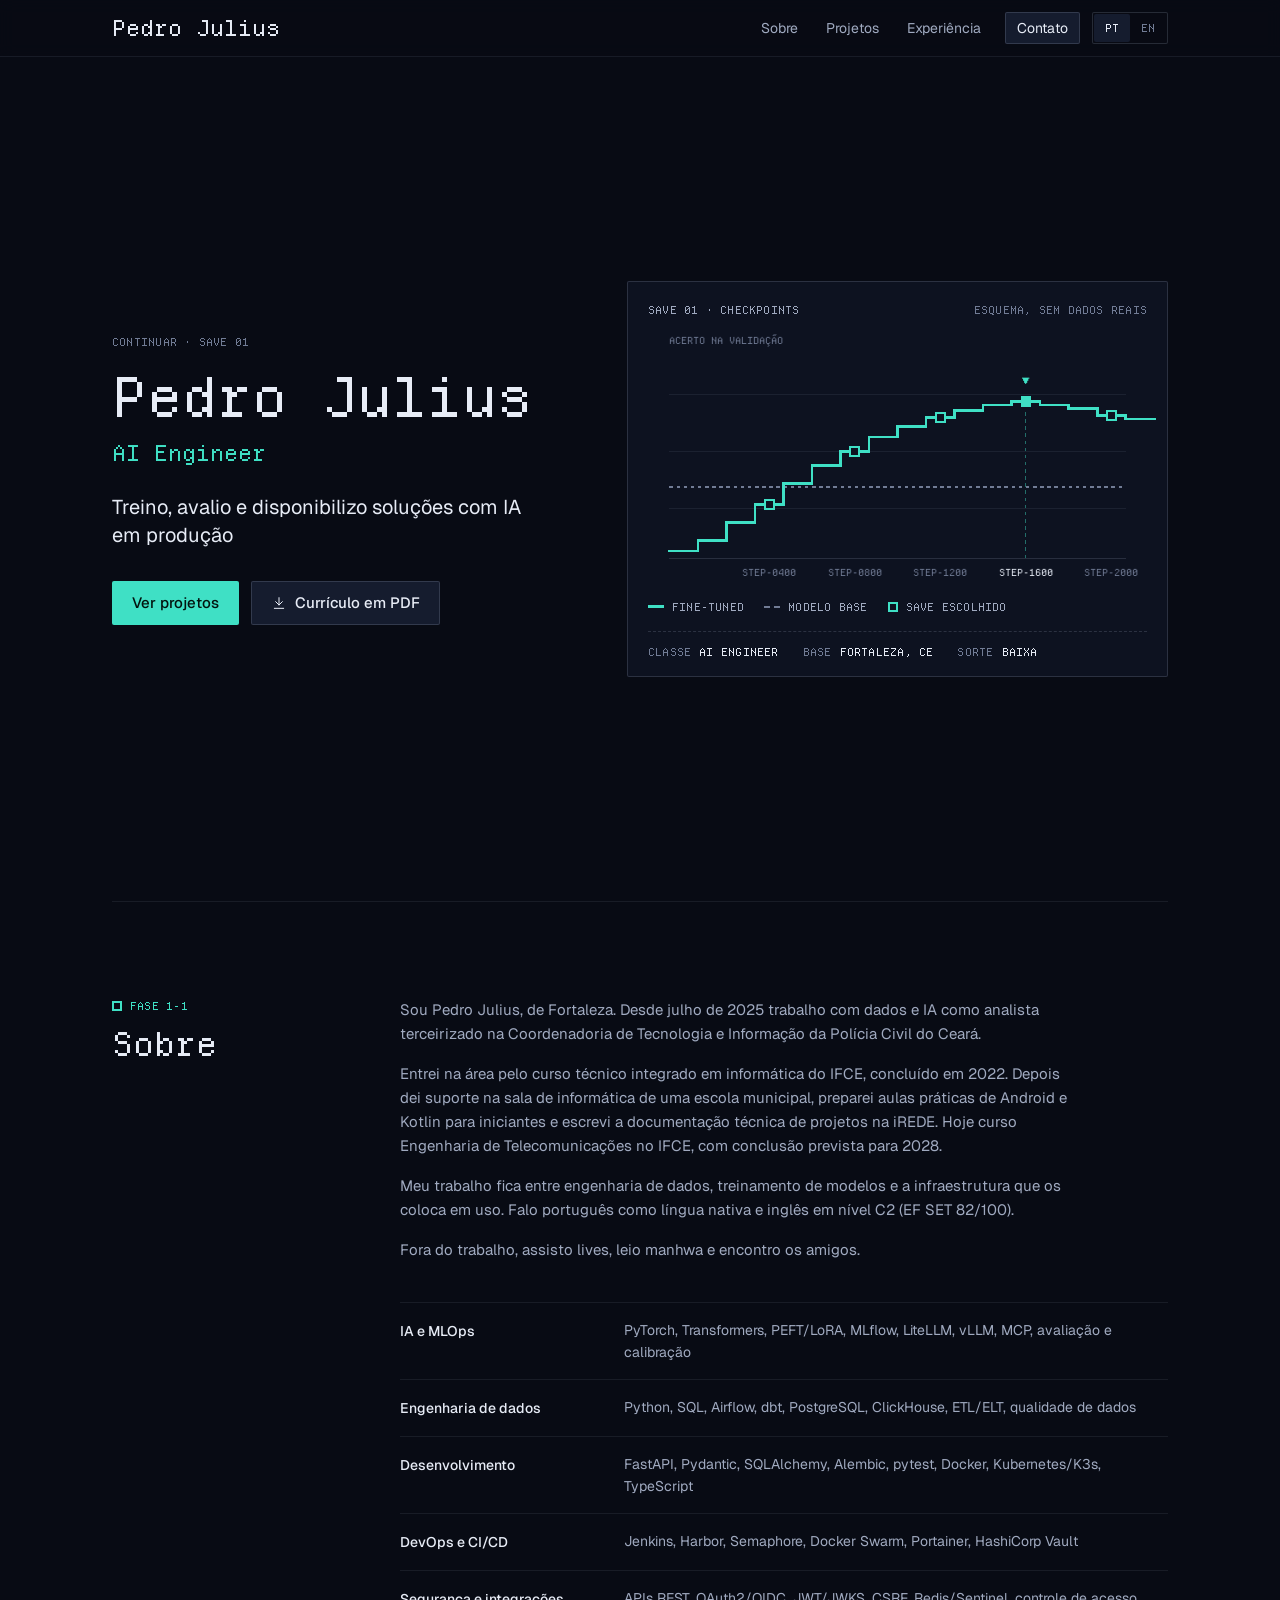
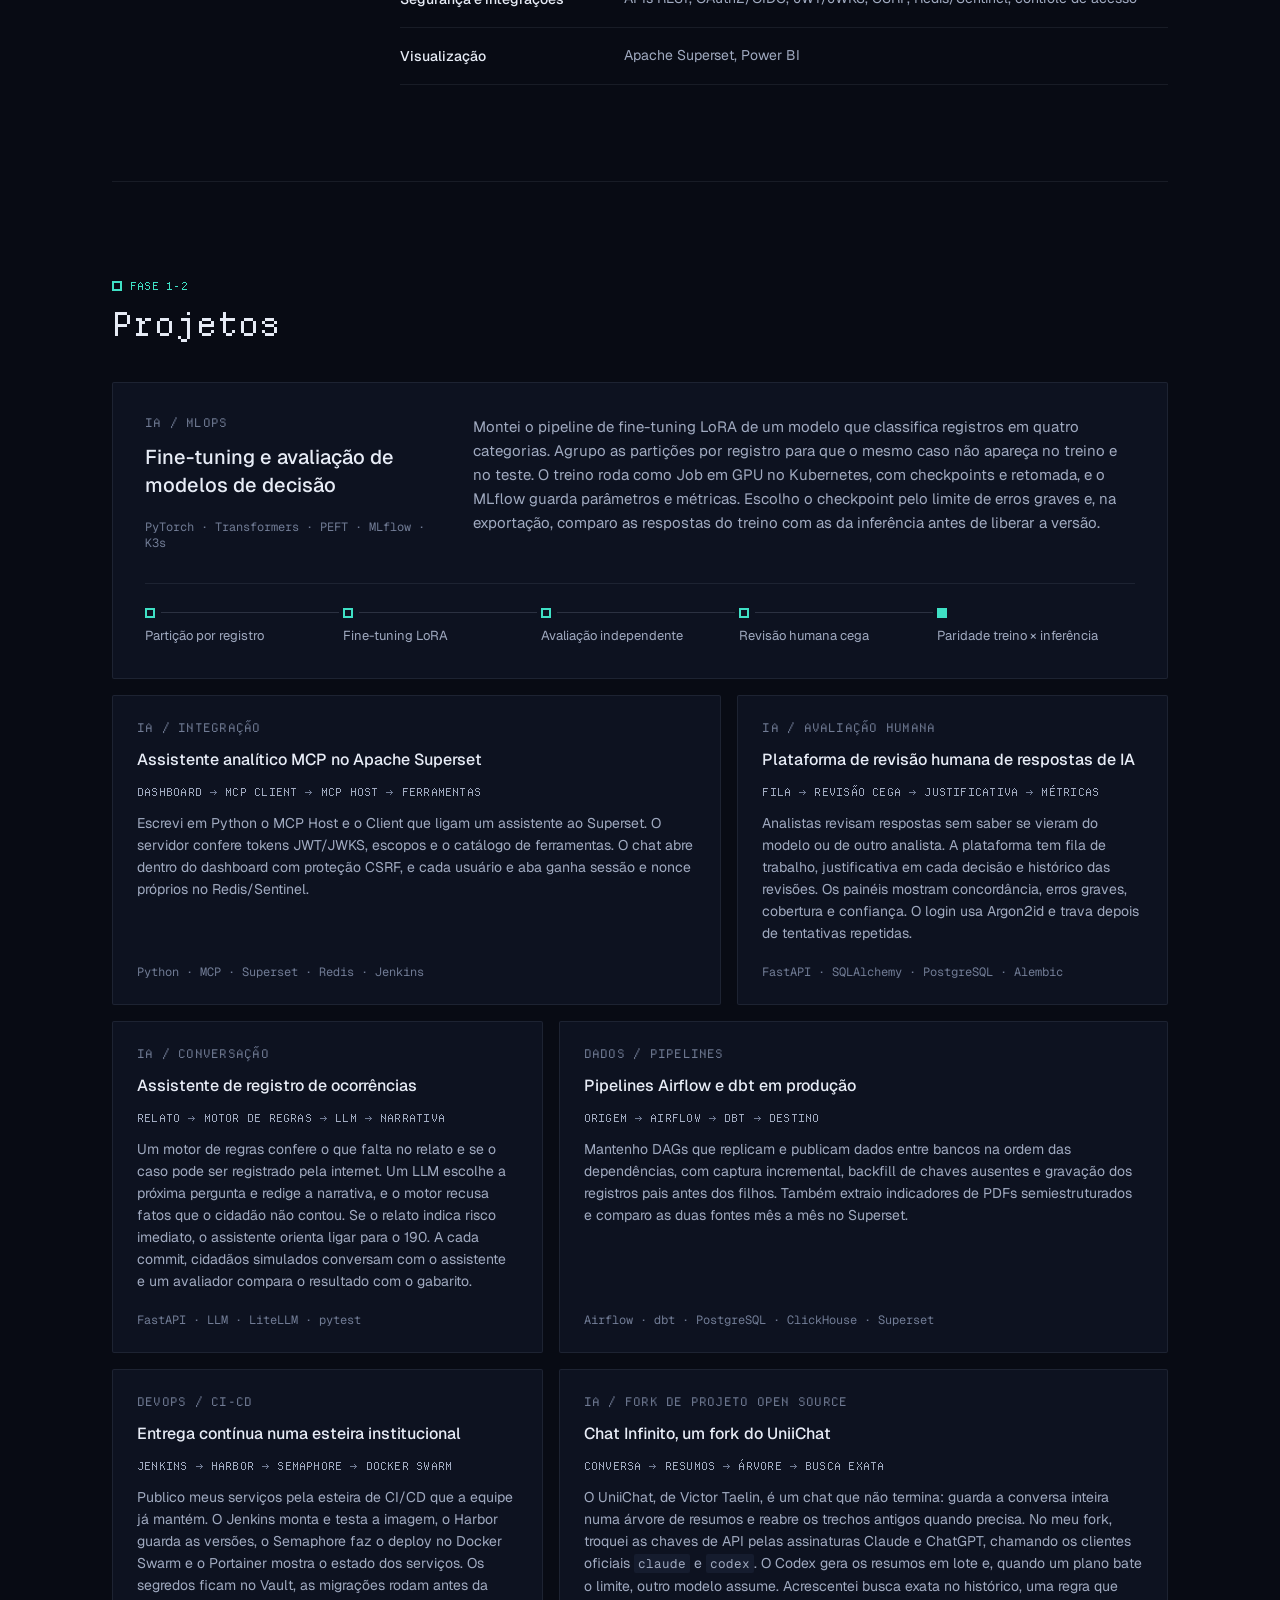
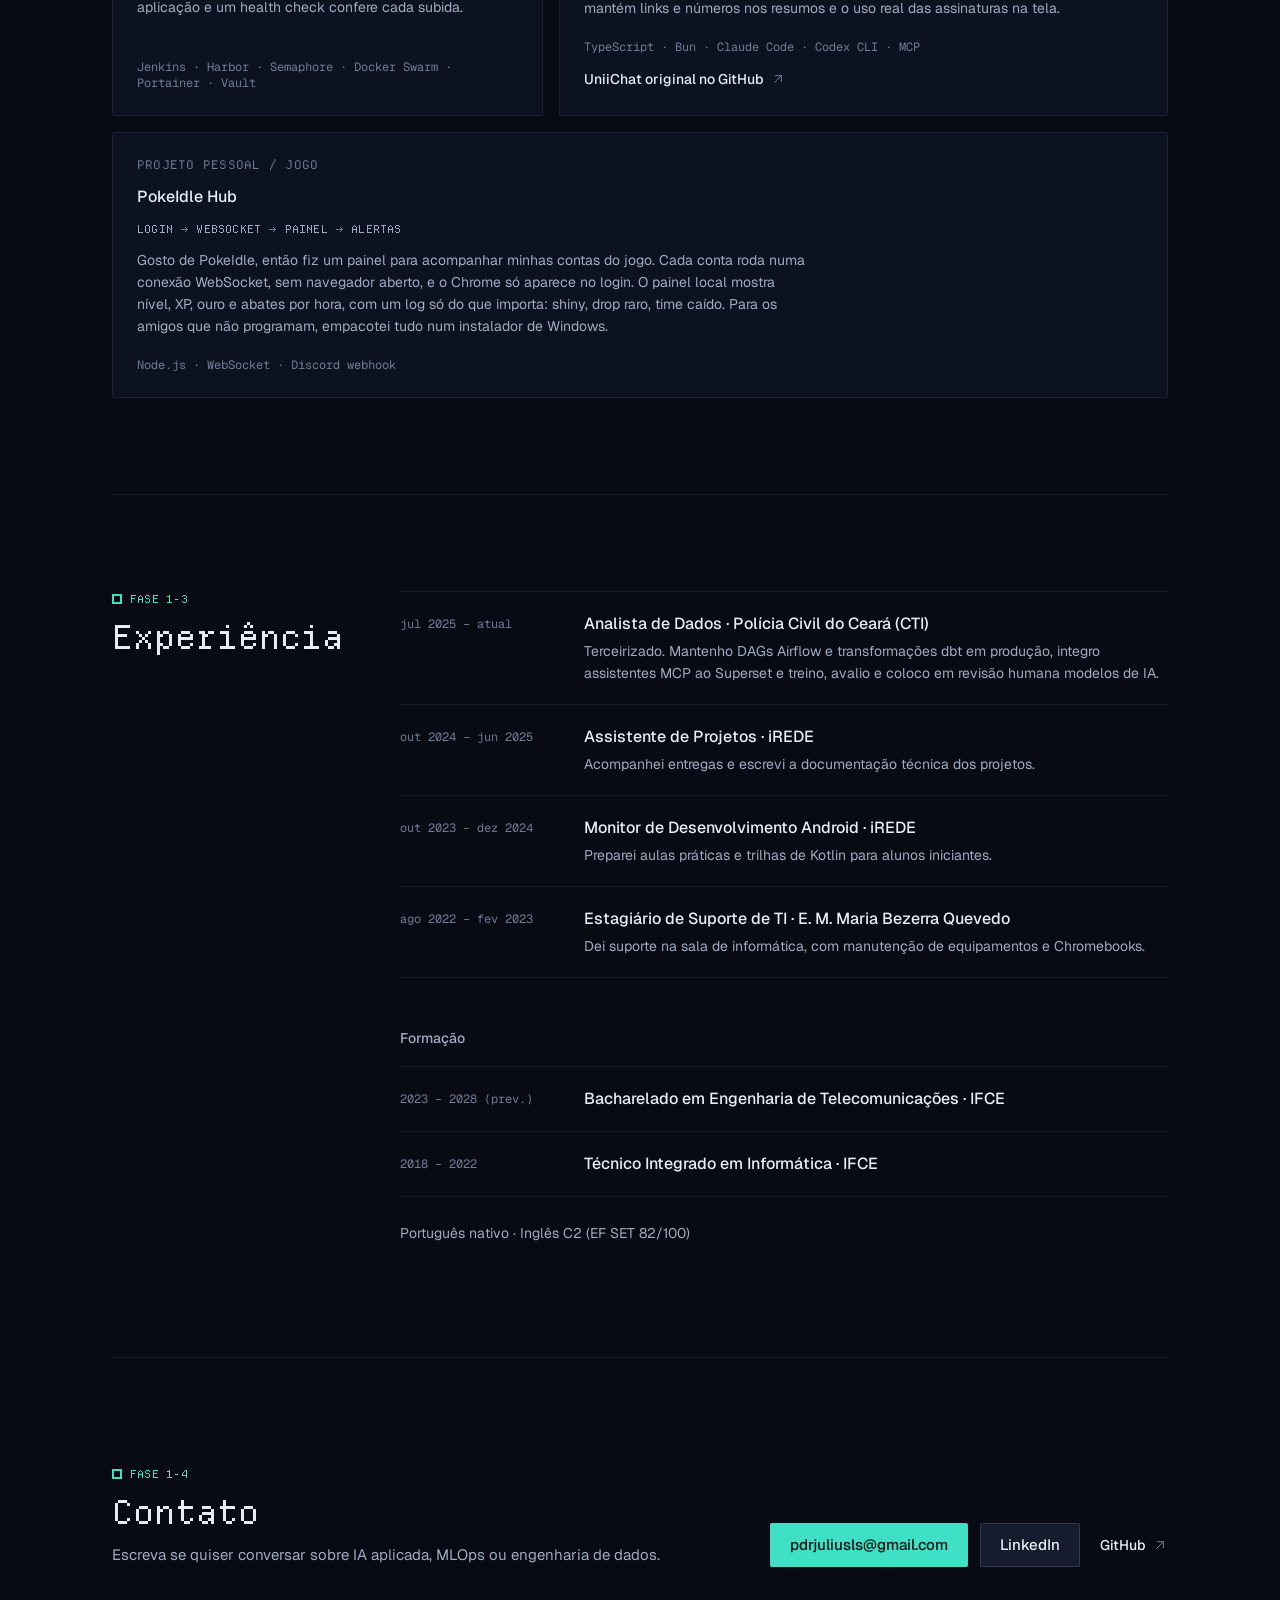
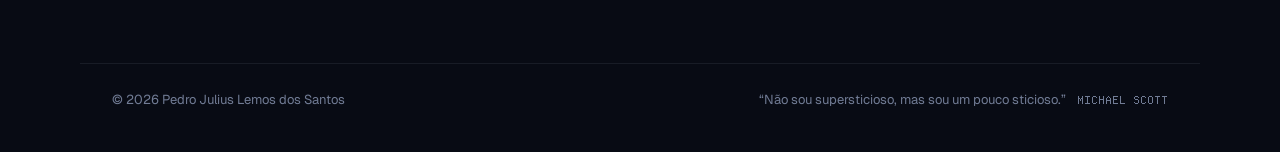
==== commit 4cdc1b05: "Visual retrô: Departure Mono, noite azul/jade, fases, tela de save, PokeIdle, 404" ====
--- a/index.html
+++ b/index.html
@@ -13,6 +13,7 @@
 <link rel="alternate" hreflang="pt-BR" href="https://pedrojulius.tech/">
 <link rel="alternate" hreflang="en" href="https://pedrojulius.tech/en/">
 <link rel="alternate" hreflang="x-default" href="https://pedrojulius.tech/">
+<link rel="preload" href="fonts/DepartureMono-Regular.woff2" as="font" type="font/woff2" crossorigin>
 <link rel="preconnect" href="https://fonts.googleapis.com">
 <link rel="preconnect" href="https://fonts.gstatic.com" crossorigin>
 <link rel="stylesheet" href="https://fonts.googleapis.com/css2?family=Geist:wght@400;500;600&family=Geist+Mono:wght@400;500&display=swap">
@@ -53,7 +54,7 @@
 <main id="inicio">
 <section class="hero">
   <div class="hero-text">
-    <p class="meta">Fortaleza, Ceará</p>
+    <p class="meta px">continuar · save 01</p>
     <h1>Pedro Julius<span class="role">AI Engineer</span></h1>
     <p class="lead">Treino, avalio e disponibilizo soluções com IA em produção</p>
     <div class="cta">
@@ -65,111 +66,112 @@
     </div>
   </div>
 
-  <figure class="eval" aria-label="Esquema da avaliação por checkpoint, sem dados reais">
-    <div class="eval-head mono"><span>avaliação por checkpoint</span><span class="note">esquema, sem dados reais</span></div>
-    <svg viewBox="0 0 560 304" role="img" aria-label="Esquema da avaliação por checkpoint, sem dados reais">
+  <figure class="eval save" aria-label="Esquema da avaliação por checkpoint, sem dados reais">
+    <div class="eval-head px"><span>save 01 · checkpoints</span><span class="note">esquema, sem dados reais</span></div>
+    <svg viewBox="0 0 560 288" role="img" aria-label="Esquema da avaliação por checkpoint, sem dados reais" shape-rendering="crispEdges">
       <text x="24" y="16">acerto na validação</text>
       <path class="gl" d="M24 72H536M24 136H536M24 200H536"/>
-      <path class="ax" d="M24 264H536"/>
-      <path class="base" d="M24 184H536"/>
-      <path class="pick-l" d="M360 84V264"/>
-      <path class="ft" d="M24 244C60 220 96 170 144 140S240 96 296 86 336 78 360 78 440 86 480 96 520 108 536 112"/>
-      <circle class="pick" cx="360" cy="78" r="6"/>
-      <text class="tick" x="72" y="292" text-anchor="middle">step-0400</text><text class="tick alt" x="168" y="292" text-anchor="middle">step-0800</text><text class="tick" x="264" y="292" text-anchor="middle">step-1200</text><text class="tick pick-t" x="360" y="292" text-anchor="middle">step-1600</text><text class="tick alt" x="456" y="292" text-anchor="middle">step-2000</text>
+      <path class="ax" d="M24 256H536"/>
+      <path class="base" d="M24 176H536"/>
+      <path class="pick-l" d="M424 92V256"/>
+      <path class="ft" d="M24 248H56V236H88V216H120V196H152V172H184V152H216V136H248V120H280V108H312V98H344V90H376V84H408V80H440V84H472V88H504V96H536V100H568"/>
+      <rect class="sp" x="131" y="191" width="10" height="10"/><rect class="sp" x="227" y="131" width="10" height="10"/><rect class="sp" x="323" y="93" width="10" height="10"/><rect class="sp pick" x="419" y="75" width="10" height="10"/><rect class="sp" x="515" y="91" width="10" height="10"/>
+      <text class="cur" x="424" y="62" text-anchor="middle">▼</text>
+      <text class="tick" x="136" y="276" text-anchor="middle">step-0400</text><text class="tick alt" x="232" y="276" text-anchor="middle">step-0800</text><text class="tick" x="328" y="276" text-anchor="middle">step-1200</text><text class="tick pick-t" x="424" y="276" text-anchor="middle">step-1600</text><text class="tick alt" x="520" y="276" text-anchor="middle">step-2000</text>
     </svg>
-    <ul class="legend mono">
+    <ul class="legend px">
       <li><i class="sw"></i>fine-tuned</li>
       <li><i class="sw base"></i>modelo base</li>
-      <li><i class="ck"></i>checkpoint escolhido</li>
+      <li><i class="ck"></i>save escolhido</li>
     </ul>
+    <dl class="hud px"><div><dt>Classe</dt><dd>AI Engineer</dd></div><div><dt>Base</dt><dd>Fortaleza, CE</dd></div><div><dt>Sorte</dt><dd>baixa</dd></div></dl>
   </figure>
 </section>
 
 <section id="sobre" class="split">
-  <div class="sec-h"><p class="step mono"><i class="ck"></i>step-01</p><h2>Sobre</h2></div>
+  <div class="sec-h"><p class="step px"><i class="ck"></i>fase 1-1</p><h2>Sobre</h2></div>
   <div>
     <p>Sou Pedro Julius, de Fortaleza. Desde julho de 2025 trabalho com dados e IA como analista terceirizado na Coordenadoria de Tecnologia e Informação da Polícia Civil do Ceará.</p>
     <p>Entrei na área pelo curso técnico integrado em informática do IFCE, concluído em 2022. Depois dei suporte na sala de informática de uma escola municipal, preparei aulas práticas de Android e Kotlin para iniciantes e escrevi a documentação técnica de projetos na iREDE. Hoje curso Engenharia de Telecomunicações no IFCE, com conclusão prevista para 2028.</p>
     <p>Meu trabalho fica entre engenharia de dados, treinamento de modelos e a infraestrutura que os coloca em uso. Falo português como língua nativa e inglês em nível C2 (EF SET 82/100).</p>
+    <p>Fora do trabalho, assisto lives, leio manhwa e encontro os amigos.</p>
     <dl class="skills">
       <div><dt>IA e MLOps</dt><dd>PyTorch, Transformers, PEFT/LoRA, MLflow, LiteLLM, vLLM, MCP, avaliação e calibração</dd></div>
       <div><dt>Engenharia de dados</dt><dd>Python, SQL, Airflow, dbt, PostgreSQL, ClickHouse, ETL/ELT, qualidade de dados</dd></div>
-      <div><dt>Analytics e BI</dt><dd>Apache Superset, Power BI, modelagem de dados, indicadores operacionais</dd></div>
       <div><dt>Desenvolvimento</dt><dd>FastAPI, Pydantic, SQLAlchemy, Alembic, pytest, Docker, Kubernetes/K3s, TypeScript</dd></div>
       <div><dt>DevOps e CI/CD</dt><dd>Jenkins, Harbor, Semaphore, Docker Swarm, Portainer, HashiCorp Vault</dd></div>
       <div><dt>Segurança e integrações</dt><dd>APIs REST, OAuth2/OIDC, JWT/JWKS, CSRF, Redis/Sentinel, controle de acesso</dd></div>
+      <div><dt>Visualização</dt><dd>Apache Superset, Power BI</dd></div>
     </dl>
   </div>
 </section>
 
 <section id="projetos">
-  <div class="sec-h"><p class="step mono"><i class="ck"></i>step-02</p><h2>Projetos</h2></div>
+  <div class="sec-h"><p class="step px"><i class="ck"></i>fase 1-2</p><h2>Projetos</h2></div>
   <div class="grid">
     <article class="card lead-card">
-      <p class="mono kind">ia / mlops</p>
+      <p class="px kind">ia / mlops</p>
       <h3>Fine-tuning e avaliação de modelos de decisão</h3>
       <p class="desc">Montei o pipeline de fine-tuning LoRA de um modelo que classifica registros em quatro categorias. Agrupo as partições por registro para que o mesmo caso não apareça no treino e no teste. O treino roda como Job em GPU no Kubernetes, com checkpoints e retomada, e o MLflow guarda parâmetros e métricas. Escolho o checkpoint pelo limite de erros graves e, na exportação, comparo as respostas do treino com as da inferência antes de liberar a versão.</p>
       <p class="mono stack">PyTorch · Transformers · PEFT · MLflow · K3s</p>
     <ol class="ckpts"><li><i class="ck"></i><span>Partição por registro</span></li><li><i class="ck"></i><span>Fine-tuning LoRA</span></li><li><i class="ck"></i><span>Avaliação independente</span></li><li><i class="ck"></i><span>Revisão humana cega</span></li><li><i class="ck"></i><span>Paridade treino × inferência</span></li></ol>
     </article>
     <article class="card c7">
-      <p class="mono kind">ia / integração</p>
+      <p class="px kind">ia / integração</p>
       <h3>Assistente analítico MCP no Apache Superset</h3>
-      <ol class="flow mono"><li>dashboard</li><li>MCP Client</li><li>MCP Host</li><li>ferramentas</li></ol>
+      <ol class="flow px"><li>dashboard</li><li>MCP Client</li><li>MCP Host</li><li>ferramentas</li></ol>
       <p>Escrevi em Python o MCP Host e o Client que ligam um assistente ao Superset. O servidor confere tokens JWT/JWKS, escopos e o catálogo de ferramentas. O chat abre dentro do dashboard com proteção CSRF, e cada usuário e aba ganha sessão e nonce próprios no Redis/Sentinel.</p>
       <p class="mono stack">Python · MCP · Superset · Redis · Jenkins</p>
     </article>
     <article class="card c5">
-      <p class="mono kind">ia / avaliação humana</p>
+      <p class="px kind">ia / avaliação humana</p>
       <h3>Plataforma de revisão humana de respostas de IA</h3>
-      <ol class="flow mono"><li>fila</li><li>revisão cega</li><li>justificativa</li><li>métricas</li></ol>
+      <ol class="flow px"><li>fila</li><li>revisão cega</li><li>justificativa</li><li>métricas</li></ol>
       <p>Analistas revisam respostas sem saber se vieram do modelo ou de outro analista. A plataforma tem fila de trabalho, justificativa em cada decisão e histórico das revisões. Os painéis mostram concordância, erros graves, cobertura e confiança. O login usa Argon2id e trava depois de tentativas repetidas.</p>
       <p class="mono stack">FastAPI · SQLAlchemy · PostgreSQL · Alembic</p>
     </article>
     <article class="card c5">
-      <p class="mono kind">ia / conversação</p>
+      <p class="px kind">ia / conversação</p>
       <h3>Assistente de registro de ocorrências</h3>
-      <ol class="flow mono"><li>relato</li><li>motor de regras</li><li>LLM</li><li>narrativa</li></ol>
+      <ol class="flow px"><li>relato</li><li>motor de regras</li><li>LLM</li><li>narrativa</li></ol>
       <p>Um motor de regras confere o que falta no relato e se o caso pode ser registrado pela internet. Um LLM escolhe a próxima pergunta e redige a narrativa, e o motor recusa fatos que o cidadão não contou. Se o relato indica risco imediato, o assistente orienta ligar para o 190. A cada commit, cidadãos simulados conversam com o assistente e um avaliador compara o resultado com o gabarito.</p>
       <p class="mono stack">FastAPI · LLM · LiteLLM · pytest</p>
     </article>
     <article class="card c7">
-      <p class="mono kind">dados / pipelines</p>
+      <p class="px kind">dados / pipelines</p>
       <h3>Pipelines Airflow e dbt em produção</h3>
-      <ol class="flow mono"><li>origem</li><li>Airflow</li><li>dbt</li><li>destino</li></ol>
+      <ol class="flow px"><li>origem</li><li>Airflow</li><li>dbt</li><li>destino</li></ol>
       <p>Mantenho DAGs que replicam e publicam dados entre bancos na ordem das dependências, com captura incremental, backfill de chaves ausentes e gravação dos registros pais antes dos filhos. Também extraio indicadores de PDFs semiestruturados e comparo as duas fontes mês a mês no Superset.</p>
       <p class="mono stack">Airflow · dbt · PostgreSQL · ClickHouse · Superset</p>
     </article>
     <article class="card c5">
-      <p class="mono kind">devops / ci-cd</p>
+      <p class="px kind">devops / ci-cd</p>
       <h3>Entrega contínua numa esteira institucional</h3>
-      <ol class="flow mono"><li>Jenkins</li><li>Harbor</li><li>Semaphore</li><li>Docker Swarm</li></ol>
+      <ol class="flow px"><li>Jenkins</li><li>Harbor</li><li>Semaphore</li><li>Docker Swarm</li></ol>
       <p>Publico meus serviços pela esteira de CI/CD que a equipe já mantém. O Jenkins monta e testa a imagem, o Harbor guarda as versões, o Semaphore faz o deploy no Docker Swarm e o Portainer mostra o estado dos serviços. Os segredos ficam no Vault, as migrações rodam antes da aplicação e um health check confere cada subida.</p>
       <p class="mono stack">Jenkins · Harbor · Semaphore · Docker Swarm · Portainer · Vault</p>
     </article>
     <article class="card c7">
-      <p class="mono kind">ia / fork de projeto open source</p>
+      <p class="px kind">ia / fork de projeto open source</p>
       <h3>Chat Infinito, um fork do UniiChat</h3>
-      <ol class="flow mono"><li>conversa</li><li>resumos</li><li>árvore</li><li>busca exata</li></ol>
+      <ol class="flow px"><li>conversa</li><li>resumos</li><li>árvore</li><li>busca exata</li></ol>
       <p>O UniiChat, de Victor Taelin, é um chat que não termina: guarda a conversa inteira numa árvore de resumos e reabre os trechos antigos quando precisa. No meu fork, troquei as chaves de API pelas assinaturas Claude e ChatGPT, chamando os clientes oficiais <code>claude</code> e <code>codex</code>. O Codex gera os resumos em lote e, quando um plano bate o limite, outro modelo assume. Acrescentei busca exata no histórico, uma regra que mantém links e números nos resumos e o uso real das assinaturas na tela.</p>
       <p class="mono stack">TypeScript · Bun · Claude Code · Codex CLI · MCP</p>
       <a class="link" href="https://github.com/VictorTaelin/uniichat" target="_blank" rel="noopener">UniiChat original no GitHub
         <svg class="i" viewBox="0 0 24 24" aria-hidden="true"><path d="M7 17 17 7M8 7h9v9"/></svg></a>
     </article>
     <article class="card c12">
-      <p class="mono kind">bi / open source</p>
-      <h3>Dashboard analítico em Power BI</h3>
-      <ol class="flow mono"><li>Northwind</li><li>PostgreSQL</li><li>Power BI</li></ol>
-      <p>Montei um dashboard em Power BI sobre a base Northwind no PostgreSQL, com vendas, receita por produto, estoque e ticket médio.</p>
-      <p class="mono stack">Power BI · PostgreSQL</p>
-      <a class="link" href="https://github.com/pjuliusl/FirstReport" target="_blank" rel="noopener">Código no GitHub
-        <svg class="i" viewBox="0 0 24 24" aria-hidden="true"><path d="M7 17 17 7M8 7h9v9"/></svg></a>
+      <p class="px kind">projeto pessoal / jogo</p>
+      <h3>PokeIdle Hub</h3>
+      <ol class="flow px"><li>login</li><li>WebSocket</li><li>painel</li><li>alertas</li></ol>
+      <p>Gosto de PokeIdle, então fiz um painel para acompanhar minhas contas do jogo. Cada conta roda numa conexão WebSocket, sem navegador aberto, e o Chrome só aparece no login. O painel local mostra nível, XP, ouro e abates por hora, com um log só do que importa: shiny, drop raro, time caído. Para os amigos que não programam, empacotei tudo num instalador de Windows.</p>
+      <p class="mono stack">Node.js · WebSocket · Discord webhook</p>
     </article>
   </div>
 </section>
 
 <section id="experiencia" class="split">
-  <div class="sec-h"><p class="step mono"><i class="ck"></i>step-03</p><h2>Experiência</h2></div>
+  <div class="sec-h"><p class="step px"><i class="ck"></i>fase 1-3</p><h2>Experiência</h2></div>
   <div>
     <ol class="timeline">
       <li><span class="mono when">jul 2025 – atual</span><div><h3>Analista de Dados · Polícia Civil do Ceará (CTI)</h3><p>Terceirizado. Mantenho DAGs Airflow e transformações dbt em produção, integro assistentes MCP ao Superset e treino, avalio e coloco em revisão humana modelos de IA.</p></div></li>
@@ -188,7 +190,7 @@
 
 <section id="contato" class="contact">
   <div>
-    <div class="sec-h"><p class="step mono"><i class="ck"></i>step-04</p><h2>Contato</h2></div>
+    <div class="sec-h"><p class="step px"><i class="ck"></i>fase 1-4</p><h2>Contato</h2></div>
     <p>Escreva se quiser conversar sobre IA aplicada, MLOps ou engenharia de dados.</p>
   </div>
   <div class="cta">
@@ -199,10 +201,15 @@
   </div>
 </section>
 </main>
-<footer><span>© 2026 Pedro Julius Lemos dos Santos</span><span class="mono">pedrojulius.tech</span></footer>
+<footer><span>© 2026 Pedro Julius Lemos dos Santos</span><span class="quote">“Não sou supersticioso, mas sou um pouco sticioso.” <span class="who">Michael Scott</span></span></footer>
 <script>
   document.querySelectorAll('.menu-panel a').forEach(a => a.addEventListener('click', () => a.closest('details').removeAttribute('open')));
   document.querySelectorAll('.lang a').forEach(a => a.addEventListener('click', () => { try { localStorage.setItem('lang', a.dataset.lang) } catch (e) {} }));
+  const rm = matchMedia('(prefers-reduced-motion: reduce)').matches;
+  if (!rm && 'IntersectionObserver' in window) {
+    const io = new IntersectionObserver(es => es.forEach(e => { if (e.isIntersecting) { e.target.classList.add('in'); io.unobserve(e.target) } }), { rootMargin: '0px 0px -10% 0px' });
+    document.querySelectorAll('.sec-h').forEach(h => { h.classList.add('rv'); io.observe(h) });
+  }
 </script>
 </body>
 </html>
--- a/style.css
+++ b/style.css
@@ -1,12 +1,14 @@
-/* Ink ramp, um acento âmbar de "luz de instrumento" */
+/* Noite azul, um destaque jade de "energia"; pixel nos títulos e rótulos */
+@font-face{font-family:"Departure Mono";src:url("fonts/DepartureMono-Regular.woff2") format("woff2");font-display:swap}
 :root{
-  --deep:#07080d;--bg:#0b0d14;--card:#11141c;--raised:#1a1e28;
-  --line:rgba(238,240,245,.08);--line2:rgba(238,240,245,.14);
-  --t1:#eef0f5;--t2:#a3a9b8;--t3:#7a8296;
-  --ac:#e9a23b;--ac-ink:#16110a;--ok:#4cc38a;
+  --deep:#05070d;--bg:#080b14;--card:#0d1220;--raised:#151c2e;
+  --line:rgba(214,226,255,.08);--line2:rgba(214,226,255,.15);
+  --t1:#e7ecf6;--t2:#a0aac0;--t3:#717c95;
+  --ac:#3fe0c5;--ac-ink:#03140f;--ok:#3fe0c5;
   --ease:cubic-bezier(.22,1,.36,1);
   --sans:"Geist",system-ui,-apple-system,"Segoe UI",Roboto,sans-serif;
   --mono:"Geist Mono",ui-monospace,SFMono-Regular,Menlo,monospace;
+  --px:"Departure Mono","Geist Mono",ui-monospace,monospace;
 }
 *{box-sizing:border-box;margin:0;padding:0}
 html{scroll-behavior:smooth;scroll-padding-top:72px}
@@ -18,7 +20,7 @@
 .i{width:16px;height:16px;flex:none;fill:none;stroke:currentColor;stroke-width:1.5;stroke-linecap:round;stroke-linejoin:round}
 
 /* Navegação */
-.top{position:sticky;top:0;z-index:10;background:rgba(11,13,20,.88);backdrop-filter:blur(8px);border-bottom:1px solid var(--line)}
+.top{position:sticky;top:0;z-index:10;background:rgba(8,11,20,.88);backdrop-filter:blur(8px);border-bottom:1px solid var(--line)}
 .top-in{max-width:1120px;margin:0 auto;height:56px;padding:0 32px;display:flex;align-items:center;justify-content:space-between}
 .logo{font-weight:500;font-size:16px}
 .top-r{display:flex;align-items:center;gap:12px}
@@ -55,7 +57,7 @@
 .lead{margin-top:24px;max-width:26rem;font-size:20px;line-height:28px;color:var(--t1)}
 .cta{display:flex;flex-wrap:wrap;align-items:center;gap:12px;margin-top:32px}
 .btn{height:44px;padding:0 20px;display:inline-flex;align-items:center;gap:8px;border-radius:10px;font-size:15px;font-weight:500;background:var(--raised);color:var(--t1);box-shadow:inset 0 0 0 1px var(--line2);transition:background-color .15s var(--ease),transform .12s var(--ease)}
-.btn:hover{background:#222735}
+.btn:hover{background:#1d2640}
 .btn:active,.nav a:active{transform:scale(.97)}
 .btn.primary{background:var(--t1);color:var(--deep);box-shadow:none}
 .btn.primary:hover{background:#ffffff}
@@ -97,7 +99,7 @@
 .c5{grid-column:span 5}.c7{grid-column:span 7}.c12{grid-column:1 / -1}
 .c12 p{max-width:42rem}
 .card{display:flex;flex-direction:column;gap:12px;padding:24px;background:var(--card);border:1px solid var(--line);border-radius:16px;transition:border-color .15s var(--ease),background-color .15s var(--ease)}
-.card:hover{border-color:var(--line2);background:#141823}
+.card:hover{border-color:var(--line2);background:#111829}
 .card p{color:var(--t2);font-size:14px;line-height:22px}
 .card .kind{color:var(--t3);font-size:12px;line-height:16px}
 .card .stack{margin-top:auto;padding-top:8px;color:var(--t3);font-size:12px;line-height:16px}
@@ -160,3 +162,53 @@
   .eval text{font-size:20px}
   .eval .alt{display:none}
 }
+
+/* Retrô: pixel, fases e menu de jogo */
+.px{font-family:var(--px);font-size:11px;line-height:16px;letter-spacing:.02em;text-transform:uppercase}
+.logo{font-family:var(--px);font-size:22px;line-height:24px;font-weight:400}
+h1{font-family:var(--px);font-weight:400;font-size:55px;line-height:1;letter-spacing:0}
+h1 .role{font-family:var(--px);font-size:22px;line-height:32px;letter-spacing:0;color:var(--ac)}
+h2{font-family:var(--px);font-weight:400;font-size:33px;line-height:1.1}
+.meta{font-size:11px}
+.btn,.card,.eval,.lang,.lang a,.nav a,.menu-panel,.menu-panel a,.menu summary,code{border-radius:2px}
+.btn.primary{background:var(--ac);color:var(--ac-ink)}
+.btn.primary:hover{background:#6eebd6}
+.ck{border-radius:0;width:10px;height:10px}
+.sec-h .step{color:var(--ac)}
+.lang a{font-family:var(--px);font-size:11px}
+
+.eval text{font-family:var(--px);font-size:11px;text-transform:uppercase}
+.eval .ft{stroke-linecap:square;stroke-width:3}
+.eval .sp{fill:var(--card);stroke:var(--ac);stroke-width:2}
+.eval .sp.pick{fill:var(--ac)}
+.eval .cur{fill:var(--ac);font-size:13px}
+.eval .pick-l{stroke-dasharray:4 4}
+.sw{border-top-width:3px}
+.hud{display:flex;flex-wrap:wrap;gap:4px 24px;margin-top:16px;padding-top:12px;border-top:1px dashed var(--line2)}
+.hud div{display:flex;gap:8px}
+.hud dt{color:var(--t3)}
+.hud dd{color:var(--t1)}
+
+/* Moldura de menu com cursor ao passar o mouse */
+.card{position:relative}
+.card h3{position:relative;transition:transform .15s var(--ease)}
+.card h3::before{content:"▶";position:absolute;left:-16px;top:0;font:11px/24px var(--px);color:var(--ac);opacity:0;transition:opacity .15s var(--ease)}
+.card:hover,.card:focus-within{border-color:var(--ac);box-shadow:4px 4px 0 0 rgba(63,224,197,.16)}
+.card:hover h3,.card:focus-within h3{transform:translateX(14px)}
+.card:hover h3::before,.card:focus-within h3::before{opacity:1}
+
+/* Títulos de seção surgem uma vez */
+.sec-h.rv{opacity:0;transform:translateY(8px);transition:opacity .4s var(--ease),transform .4s var(--ease)}
+.sec-h.rv.in{opacity:1;transform:none}
+
+footer{align-items:baseline;gap:16px;flex-wrap:wrap}
+.quote{color:var(--t3)}
+.quote .who{font-family:var(--px);font-size:11px;text-transform:uppercase;margin-left:8px;color:var(--t3)}
+
+/* 404 */
+.lost{min-height:calc(100vh - 56px);display:grid;align-content:center;gap:16px;border-top:0}
+.lost p{color:var(--t2);max-width:32rem}
+
+@media (prefers-reduced-motion:reduce){.sec-h.rv{opacity:1;transform:none}.card:hover h3,.card:focus-within h3{transform:none}}
+@media (max-width:960px){h1{font-size:44px}}
+@media (max-width:640px){h1{font-size:44px}h1 .role{font-size:22px}h2{font-size:22px}.eval text{font-size:20px}.logo{font-size:16px}}
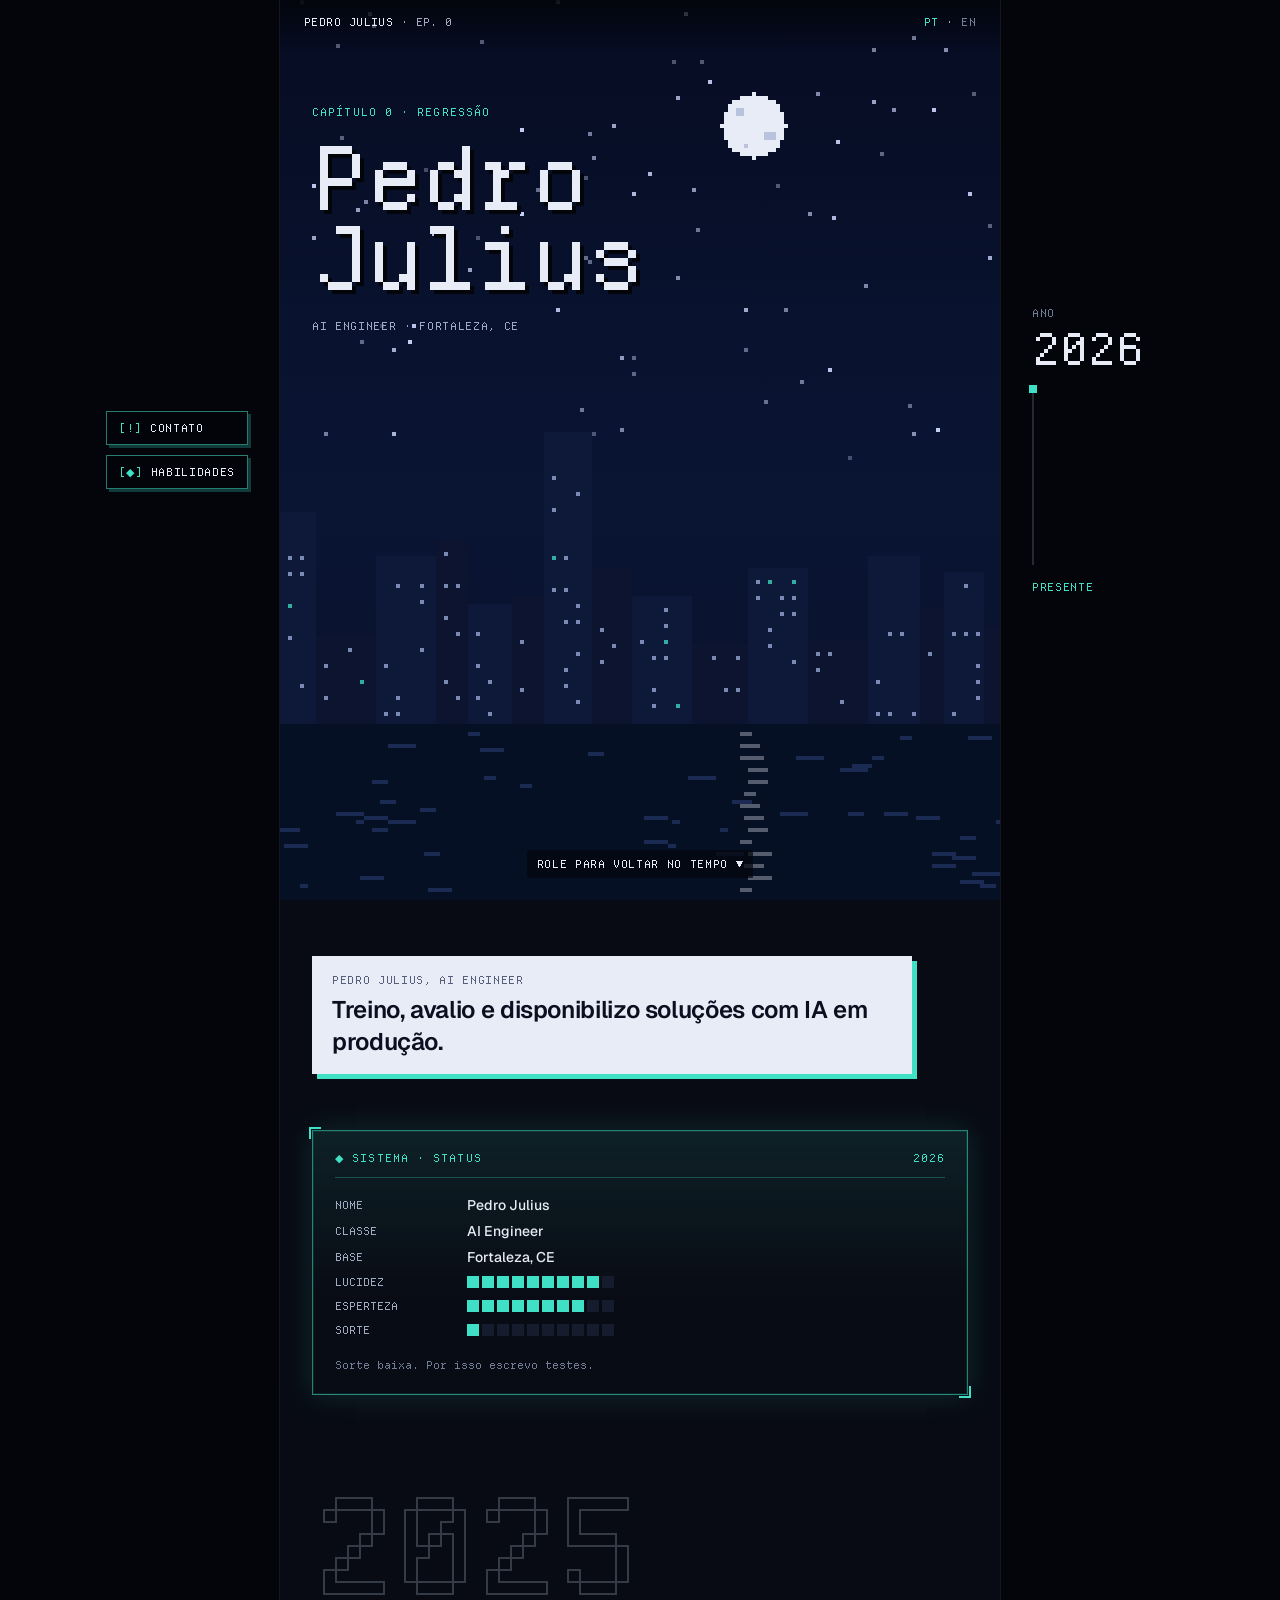
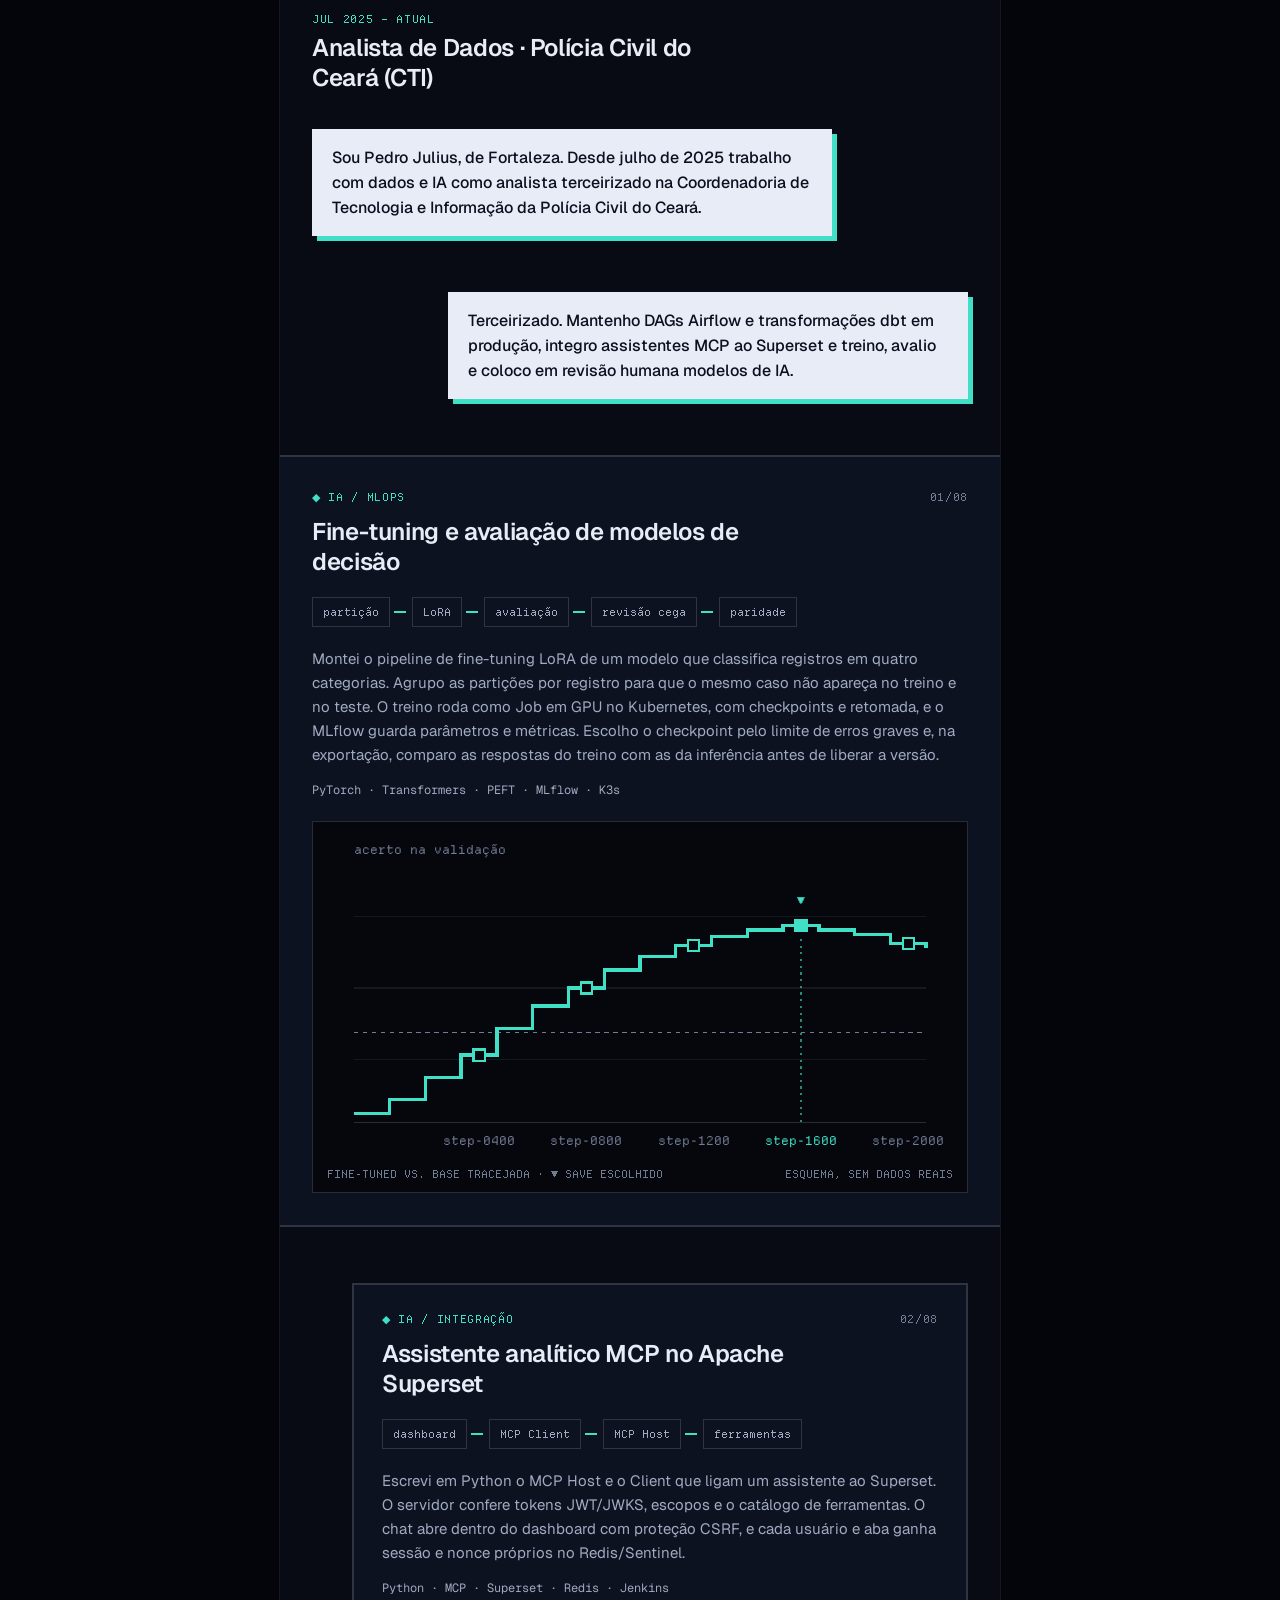
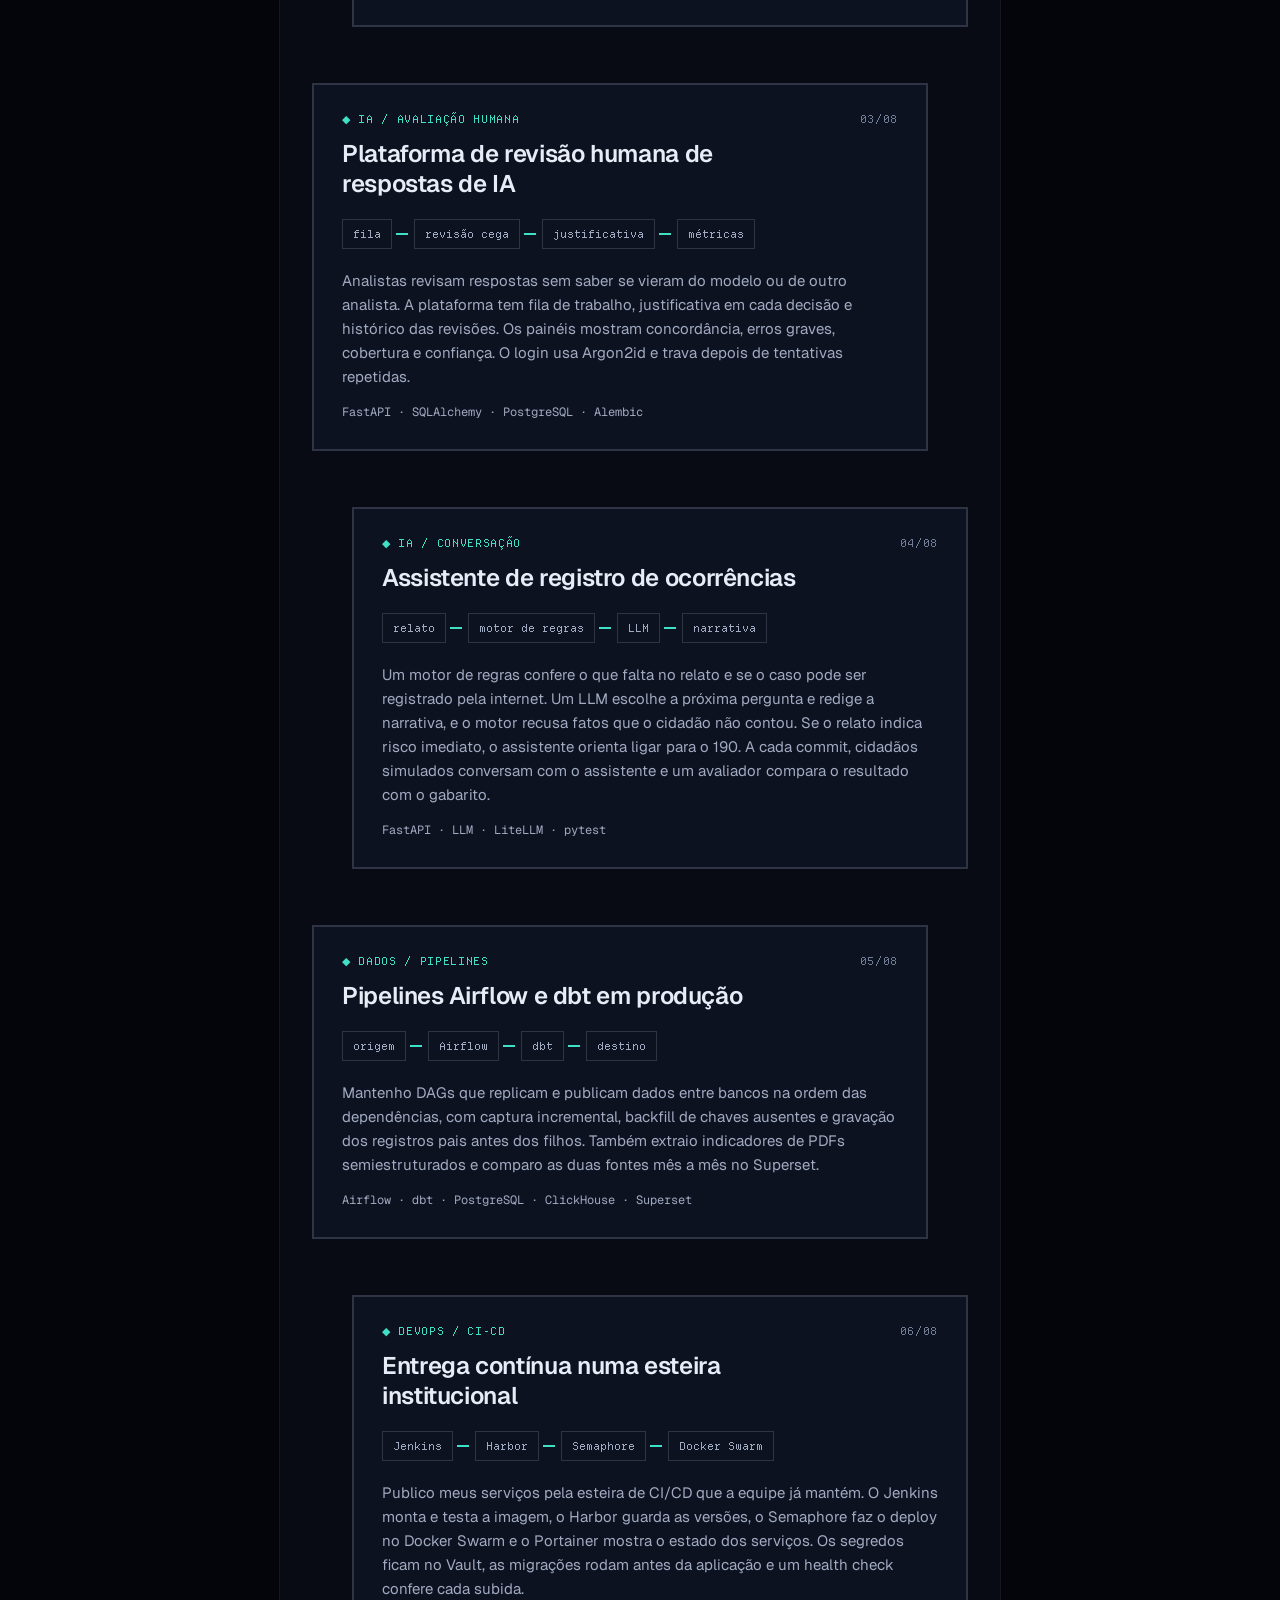
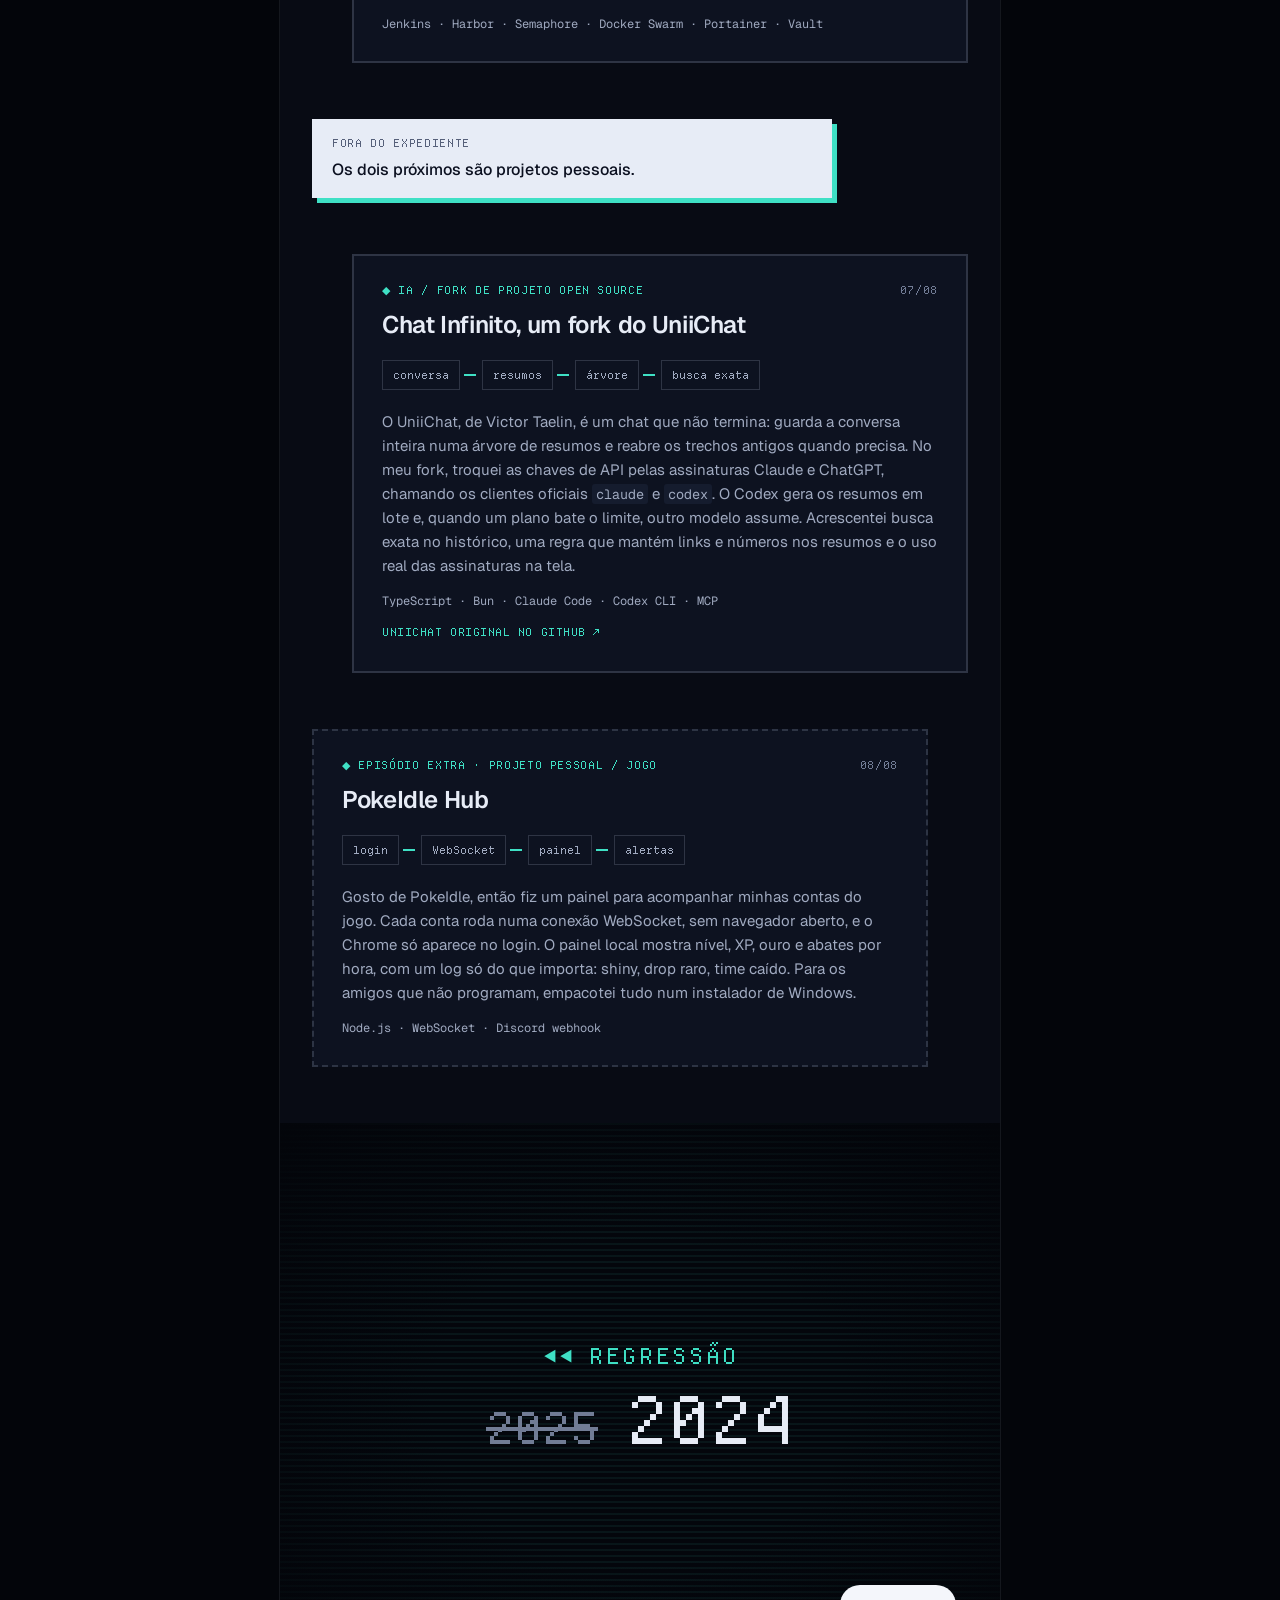
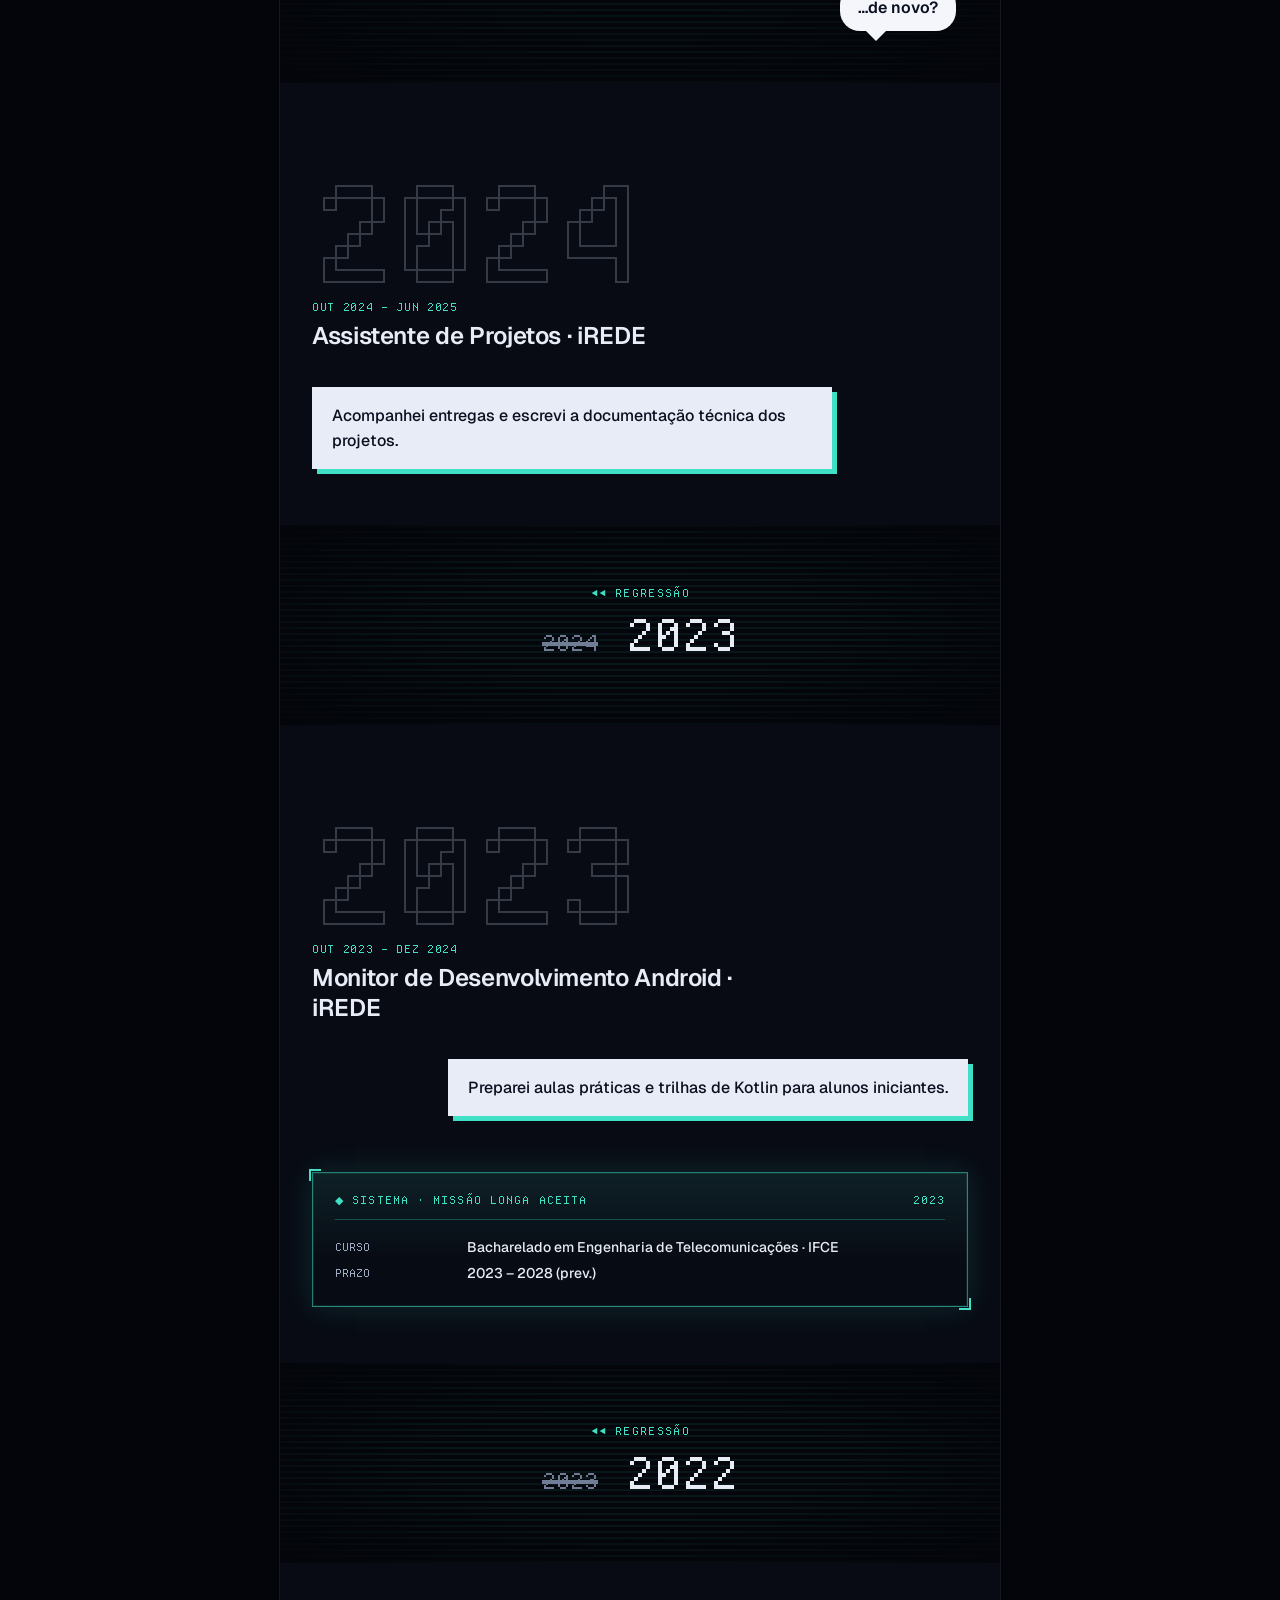
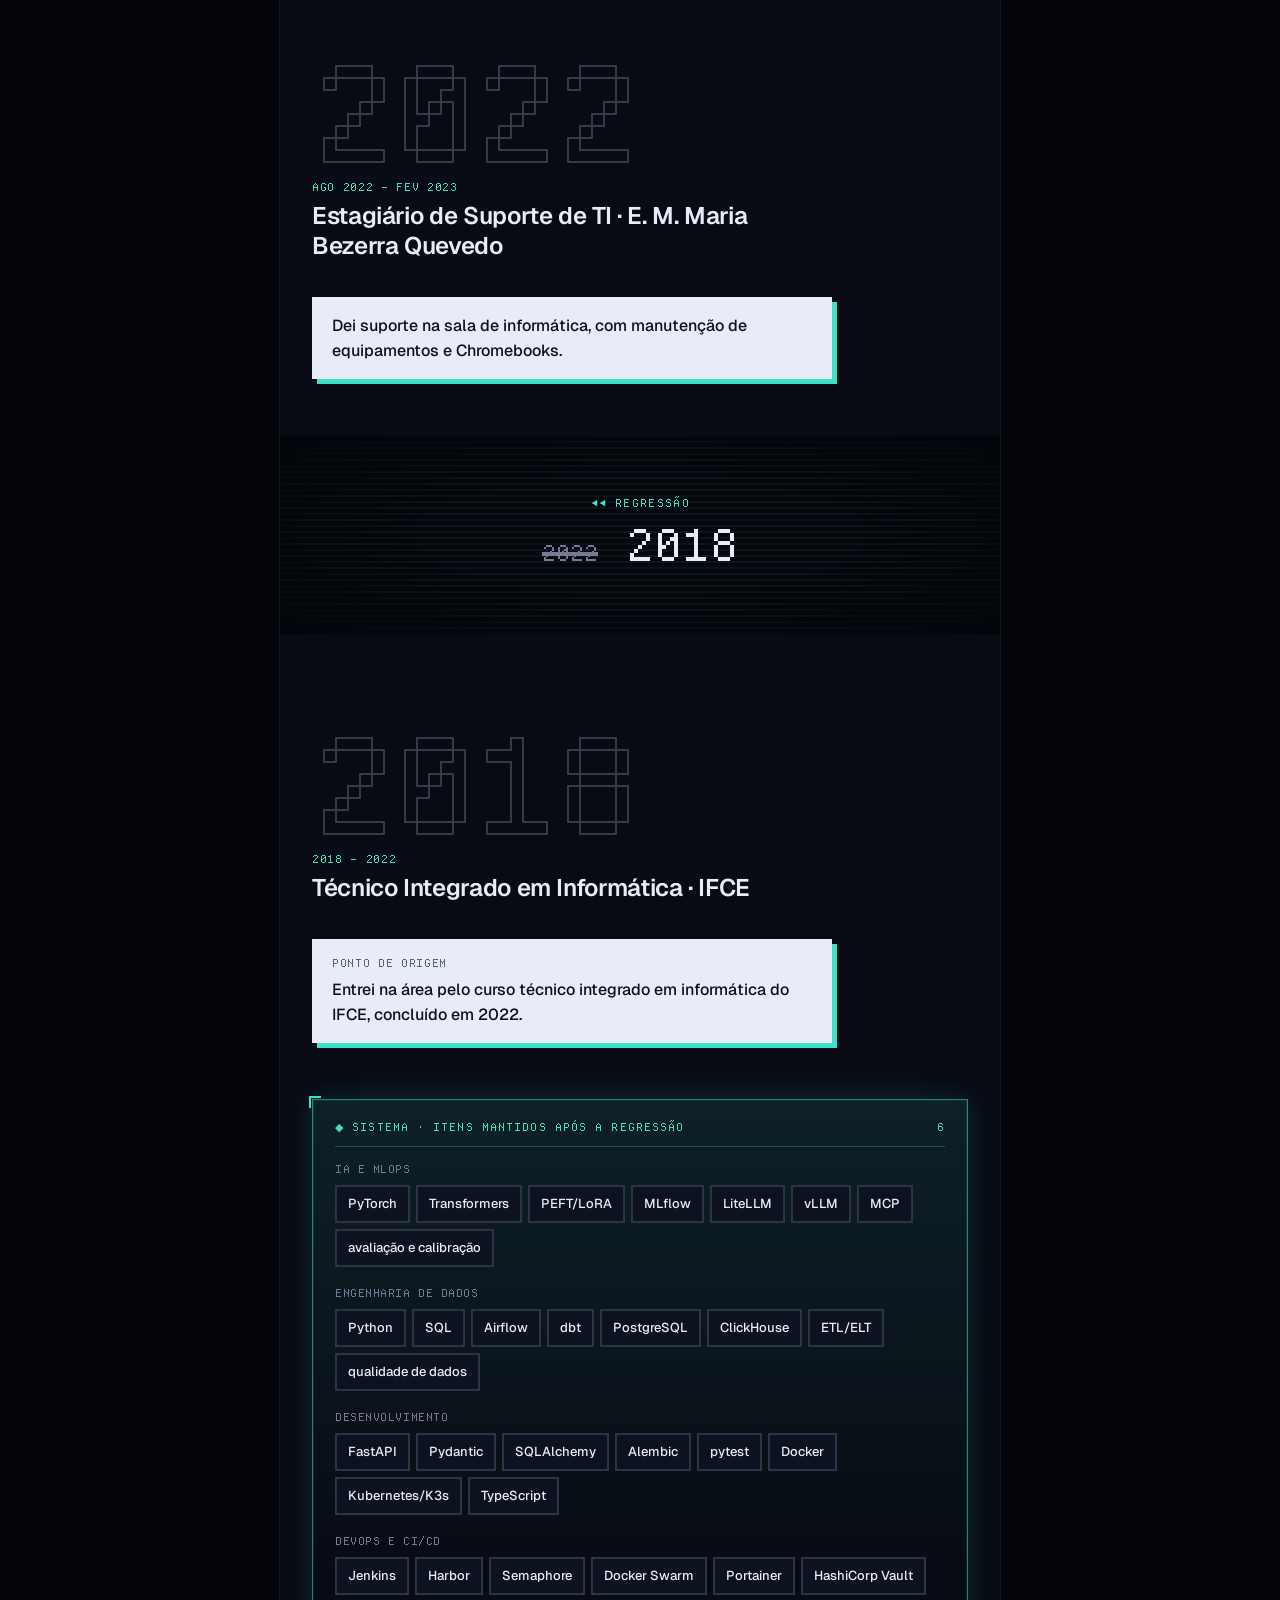
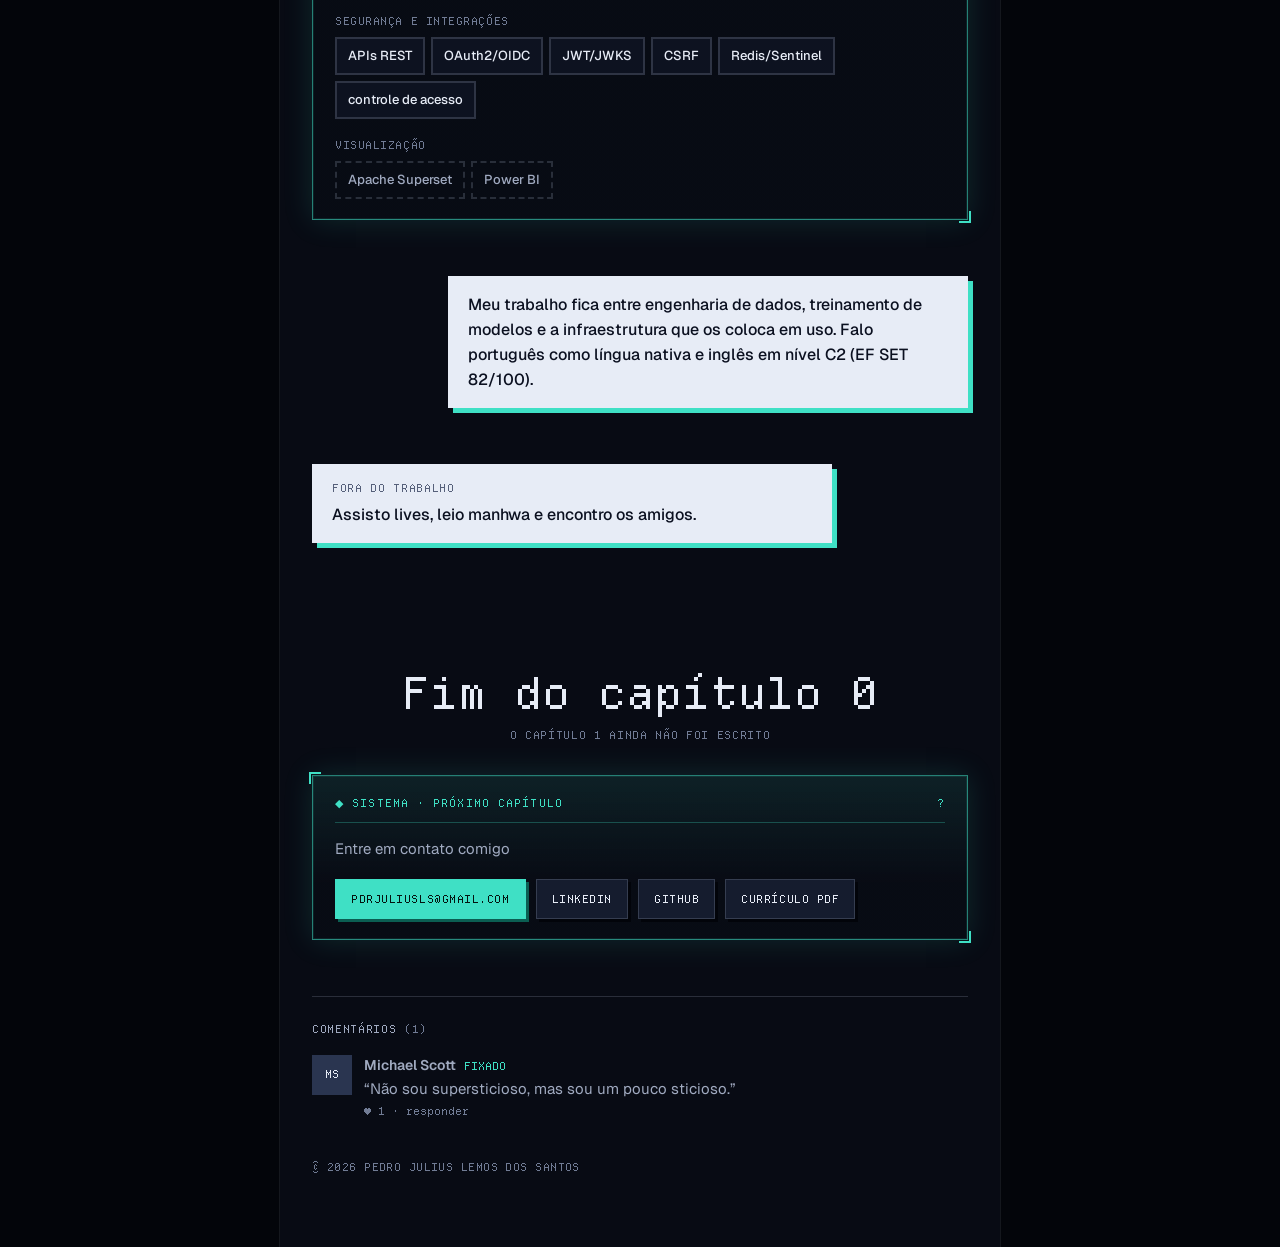
==== commit 779ff915: "Redesign: opção B (manhwa em regressão 2026→2018) com atalhos de contato e habilidades; versão em in" ====
--- a/index.html
+++ b/index.html
@@ -9,6 +9,7 @@
 <meta property="og:description" content="Treino, avalio e disponibilizo soluções com IA em produção.">
 <meta property="og:url" content="https://pedrojulius.tech/">
 <meta property="og:locale" content="pt_BR">
+<meta name="theme-color" content="#03050a">
 <link rel="canonical" href="https://pedrojulius.tech/">
 <link rel="alternate" hreflang="pt-BR" href="https://pedrojulius.tech/">
 <link rel="alternate" hreflang="en" href="https://pedrojulius.tech/en/">
@@ -17,199 +18,27 @@
 <link rel="preconnect" href="https://fonts.googleapis.com">
 <link rel="preconnect" href="https://fonts.gstatic.com" crossorigin>
 <link rel="stylesheet" href="https://fonts.googleapis.com/css2?family=Geist:wght@400;500;600&family=Geist+Mono:wght@400;500&display=swap">
-<link rel="stylesheet" href="style.css">
+<link rel="stylesheet" href="base.css">
+<link rel="stylesheet" href="manhwa.css">
+<link rel="icon" href="data:,">
 <!-- Visual revisado com o método unslop de Damir Sokolovsky (@heydamir), CC BY 4.0 -->
 <script>try{if(localStorage.getItem('lang')==='en')location.replace('en/')}catch(e){}</script>
 </head>
 <body>
-<header class="top">
-  <div class="top-in">
-    <a class="logo" href="#inicio">Pedro Julius</a>
-    <div class="top-r">
-      <nav class="nav" aria-label="Principal">
-        <a href="#sobre">Sobre</a>
-        <a href="#projetos">Projetos</a>
-        <a href="#experiencia">Experiência</a>
-        <a class="nav-btn" href="#contato">Contato</a>
-      </nav>
-      <div class="lang" role="group" aria-label="Idioma">
-        <a href="./" aria-current="page" data-lang="pt">PT</a>
-        <a href="en/" hreflang="en" lang="en" data-lang="en" title="Read in English">EN</a>
-      </div>
-      <details class="menu">
-        <summary aria-label="Abrir menu">
-          <svg class="i" viewBox="0 0 24 24" aria-hidden="true"><path d="M4 7h16M4 12h16M4 17h16"/></svg>
-        </summary>
-        <div class="menu-panel">
-          <a href="#sobre">Sobre</a>
-          <a href="#projetos">Projetos</a>
-          <a href="#experiencia">Experiência</a>
-          <a href="#contato">Contato</a>
-        </div>
-      </details>
-    </div>
-  </div>
+<header class="tb">
+  <span><b>Pedro Julius</b> <span class="hide">· ep. 0</span></span>
+  <span class="r">
+    <span class="lg" role="group" aria-label="Idioma"><a href="./" aria-current="page" data-lang="pt">PT</a> · <a href="en/" hreflang="en" lang="en" data-lang="en" title="Read in English">EN</a></span>
+  </span>
 </header>
-
-<main id="inicio">
-<section class="hero">
-  <div class="hero-text">
-    <p class="meta px">continuar · save 01</p>
-    <h1>Pedro Julius<span class="role">AI Engineer</span></h1>
-    <p class="lead">Treino, avalio e disponibilizo soluções com IA em produção</p>
-    <div class="cta">
-      <a class="btn primary" href="#projetos">Ver projetos</a>
-      <a class="btn" href="Pedro-Julius-CV-PTBR.pdf" download>
-        <svg class="i" viewBox="0 0 24 24" aria-hidden="true"><path d="M12 4v11M7 10l5 5 5-5M5 20h14"/></svg>
-        Currículo em PDF
-      </a>
-    </div>
-  </div>
-
-  <figure class="eval save" aria-label="Esquema da avaliação por checkpoint, sem dados reais">
-    <div class="eval-head px"><span>save 01 · checkpoints</span><span class="note">esquema, sem dados reais</span></div>
-    <svg viewBox="0 0 560 288" role="img" aria-label="Esquema da avaliação por checkpoint, sem dados reais" shape-rendering="crispEdges">
-      <text x="24" y="16">acerto na validação</text>
-      <path class="gl" d="M24 72H536M24 136H536M24 200H536"/>
-      <path class="ax" d="M24 256H536"/>
-      <path class="base" d="M24 176H536"/>
-      <path class="pick-l" d="M424 92V256"/>
-      <path class="ft" d="M24 248H56V236H88V216H120V196H152V172H184V152H216V136H248V120H280V108H312V98H344V90H376V84H408V80H440V84H472V88H504V96H536V100H568"/>
-      <rect class="sp" x="131" y="191" width="10" height="10"/><rect class="sp" x="227" y="131" width="10" height="10"/><rect class="sp" x="323" y="93" width="10" height="10"/><rect class="sp pick" x="419" y="75" width="10" height="10"/><rect class="sp" x="515" y="91" width="10" height="10"/>
-      <text class="cur" x="424" y="62" text-anchor="middle">▼</text>
-      <text class="tick" x="136" y="276" text-anchor="middle">step-0400</text><text class="tick alt" x="232" y="276" text-anchor="middle">step-0800</text><text class="tick" x="328" y="276" text-anchor="middle">step-1200</text><text class="tick pick-t" x="424" y="276" text-anchor="middle">step-1600</text><text class="tick alt" x="520" y="276" text-anchor="middle">step-2000</text>
-    </svg>
-    <ul class="legend px">
-      <li><i class="sw"></i>fine-tuned</li>
-      <li><i class="sw base"></i>modelo base</li>
-      <li><i class="ck"></i>save escolhido</li>
-    </ul>
-    <dl class="hud px"><div><dt>Classe</dt><dd>AI Engineer</dd></div><div><dt>Base</dt><dd>Fortaleza, CE</dd></div><div><dt>Sorte</dt><dd>baixa</dd></div></dl>
-  </figure>
-</section>
-
-<section id="sobre" class="split">
-  <div class="sec-h"><p class="step px"><i class="ck"></i>fase 1-1</p><h2>Sobre</h2></div>
-  <div>
-    <p>Sou Pedro Julius, de Fortaleza. Desde julho de 2025 trabalho com dados e IA como analista terceirizado na Coordenadoria de Tecnologia e Informação da Polícia Civil do Ceará.</p>
-    <p>Entrei na área pelo curso técnico integrado em informática do IFCE, concluído em 2022. Depois dei suporte na sala de informática de uma escola municipal, preparei aulas práticas de Android e Kotlin para iniciantes e escrevi a documentação técnica de projetos na iREDE. Hoje curso Engenharia de Telecomunicações no IFCE, com conclusão prevista para 2028.</p>
-    <p>Meu trabalho fica entre engenharia de dados, treinamento de modelos e a infraestrutura que os coloca em uso. Falo português como língua nativa e inglês em nível C2 (EF SET 82/100).</p>
-    <p>Fora do trabalho, assisto lives, leio manhwa e encontro os amigos.</p>
-    <dl class="skills">
-      <div><dt>IA e MLOps</dt><dd>PyTorch, Transformers, PEFT/LoRA, MLflow, LiteLLM, vLLM, MCP, avaliação e calibração</dd></div>
-      <div><dt>Engenharia de dados</dt><dd>Python, SQL, Airflow, dbt, PostgreSQL, ClickHouse, ETL/ELT, qualidade de dados</dd></div>
-      <div><dt>Desenvolvimento</dt><dd>FastAPI, Pydantic, SQLAlchemy, Alembic, pytest, Docker, Kubernetes/K3s, TypeScript</dd></div>
-      <div><dt>DevOps e CI/CD</dt><dd>Jenkins, Harbor, Semaphore, Docker Swarm, Portainer, HashiCorp Vault</dd></div>
-      <div><dt>Segurança e integrações</dt><dd>APIs REST, OAuth2/OIDC, JWT/JWKS, CSRF, Redis/Sentinel, controle de acesso</dd></div>
-      <div><dt>Visualização</dt><dd>Apache Superset, Power BI</dd></div>
-    </dl>
-  </div>
-</section>
-
-<section id="projetos">
-  <div class="sec-h"><p class="step px"><i class="ck"></i>fase 1-2</p><h2>Projetos</h2></div>
-  <div class="grid">
-    <article class="card lead-card">
-      <p class="px kind">ia / mlops</p>
-      <h3>Fine-tuning e avaliação de modelos de decisão</h3>
-      <p class="desc">Montei o pipeline de fine-tuning LoRA de um modelo que classifica registros em quatro categorias. Agrupo as partições por registro para que o mesmo caso não apareça no treino e no teste. O treino roda como Job em GPU no Kubernetes, com checkpoints e retomada, e o MLflow guarda parâmetros e métricas. Escolho o checkpoint pelo limite de erros graves e, na exportação, comparo as respostas do treino com as da inferência antes de liberar a versão.</p>
-      <p class="mono stack">PyTorch · Transformers · PEFT · MLflow · K3s</p>
-    <ol class="ckpts"><li><i class="ck"></i><span>Partição por registro</span></li><li><i class="ck"></i><span>Fine-tuning LoRA</span></li><li><i class="ck"></i><span>Avaliação independente</span></li><li><i class="ck"></i><span>Revisão humana cega</span></li><li><i class="ck"></i><span>Paridade treino × inferência</span></li></ol>
-    </article>
-    <article class="card c7">
-      <p class="px kind">ia / integração</p>
-      <h3>Assistente analítico MCP no Apache Superset</h3>
-      <ol class="flow px"><li>dashboard</li><li>MCP Client</li><li>MCP Host</li><li>ferramentas</li></ol>
-      <p>Escrevi em Python o MCP Host e o Client que ligam um assistente ao Superset. O servidor confere tokens JWT/JWKS, escopos e o catálogo de ferramentas. O chat abre dentro do dashboard com proteção CSRF, e cada usuário e aba ganha sessão e nonce próprios no Redis/Sentinel.</p>
-      <p class="mono stack">Python · MCP · Superset · Redis · Jenkins</p>
-    </article>
-    <article class="card c5">
-      <p class="px kind">ia / avaliação humana</p>
-      <h3>Plataforma de revisão humana de respostas de IA</h3>
-      <ol class="flow px"><li>fila</li><li>revisão cega</li><li>justificativa</li><li>métricas</li></ol>
-      <p>Analistas revisam respostas sem saber se vieram do modelo ou de outro analista. A plataforma tem fila de trabalho, justificativa em cada decisão e histórico das revisões. Os painéis mostram concordância, erros graves, cobertura e confiança. O login usa Argon2id e trava depois de tentativas repetidas.</p>
-      <p class="mono stack">FastAPI · SQLAlchemy · PostgreSQL · Alembic</p>
-    </article>
-    <article class="card c5">
-      <p class="px kind">ia / conversação</p>
-      <h3>Assistente de registro de ocorrências</h3>
-      <ol class="flow px"><li>relato</li><li>motor de regras</li><li>LLM</li><li>narrativa</li></ol>
-      <p>Um motor de regras confere o que falta no relato e se o caso pode ser registrado pela internet. Um LLM escolhe a próxima pergunta e redige a narrativa, e o motor recusa fatos que o cidadão não contou. Se o relato indica risco imediato, o assistente orienta ligar para o 190. A cada commit, cidadãos simulados conversam com o assistente e um avaliador compara o resultado com o gabarito.</p>
-      <p class="mono stack">FastAPI · LLM · LiteLLM · pytest</p>
-    </article>
-    <article class="card c7">
-      <p class="px kind">dados / pipelines</p>
-      <h3>Pipelines Airflow e dbt em produção</h3>
-      <ol class="flow px"><li>origem</li><li>Airflow</li><li>dbt</li><li>destino</li></ol>
-      <p>Mantenho DAGs que replicam e publicam dados entre bancos na ordem das dependências, com captura incremental, backfill de chaves ausentes e gravação dos registros pais antes dos filhos. Também extraio indicadores de PDFs semiestruturados e comparo as duas fontes mês a mês no Superset.</p>
-      <p class="mono stack">Airflow · dbt · PostgreSQL · ClickHouse · Superset</p>
-    </article>
-    <article class="card c5">
-      <p class="px kind">devops / ci-cd</p>
-      <h3>Entrega contínua numa esteira institucional</h3>
-      <ol class="flow px"><li>Jenkins</li><li>Harbor</li><li>Semaphore</li><li>Docker Swarm</li></ol>
-      <p>Publico meus serviços pela esteira de CI/CD que a equipe já mantém. O Jenkins monta e testa a imagem, o Harbor guarda as versões, o Semaphore faz o deploy no Docker Swarm e o Portainer mostra o estado dos serviços. Os segredos ficam no Vault, as migrações rodam antes da aplicação e um health check confere cada subida.</p>
-      <p class="mono stack">Jenkins · Harbor · Semaphore · Docker Swarm · Portainer · Vault</p>
-    </article>
-    <article class="card c7">
-      <p class="px kind">ia / fork de projeto open source</p>
-      <h3>Chat Infinito, um fork do UniiChat</h3>
-      <ol class="flow px"><li>conversa</li><li>resumos</li><li>árvore</li><li>busca exata</li></ol>
-      <p>O UniiChat, de Victor Taelin, é um chat que não termina: guarda a conversa inteira numa árvore de resumos e reabre os trechos antigos quando precisa. No meu fork, troquei as chaves de API pelas assinaturas Claude e ChatGPT, chamando os clientes oficiais <code>claude</code> e <code>codex</code>. O Codex gera os resumos em lote e, quando um plano bate o limite, outro modelo assume. Acrescentei busca exata no histórico, uma regra que mantém links e números nos resumos e o uso real das assinaturas na tela.</p>
-      <p class="mono stack">TypeScript · Bun · Claude Code · Codex CLI · MCP</p>
-      <a class="link" href="https://github.com/VictorTaelin/uniichat" target="_blank" rel="noopener">UniiChat original no GitHub
-        <svg class="i" viewBox="0 0 24 24" aria-hidden="true"><path d="M7 17 17 7M8 7h9v9"/></svg></a>
-    </article>
-    <article class="card c12">
-      <p class="px kind">projeto pessoal / jogo</p>
-      <h3>PokeIdle Hub</h3>
-      <ol class="flow px"><li>login</li><li>WebSocket</li><li>painel</li><li>alertas</li></ol>
-      <p>Gosto de PokeIdle, então fiz um painel para acompanhar minhas contas do jogo. Cada conta roda numa conexão WebSocket, sem navegador aberto, e o Chrome só aparece no login. O painel local mostra nível, XP, ouro e abates por hora, com um log só do que importa: shiny, drop raro, time caído. Para os amigos que não programam, empacotei tudo num instalador de Windows.</p>
-      <p class="mono stack">Node.js · WebSocket · Discord webhook</p>
-    </article>
-  </div>
-</section>
-
-<section id="experiencia" class="split">
-  <div class="sec-h"><p class="step px"><i class="ck"></i>fase 1-3</p><h2>Experiência</h2></div>
-  <div>
-    <ol class="timeline">
-      <li><span class="mono when">jul 2025 – atual</span><div><h3>Analista de Dados · Polícia Civil do Ceará (CTI)</h3><p>Terceirizado. Mantenho DAGs Airflow e transformações dbt em produção, integro assistentes MCP ao Superset e treino, avalio e coloco em revisão humana modelos de IA.</p></div></li>
-      <li><span class="mono when">out 2024 – jun 2025</span><div><h3>Assistente de Projetos · iREDE</h3><p>Acompanhei entregas e escrevi a documentação técnica dos projetos.</p></div></li>
-      <li><span class="mono when">out 2023 – dez 2024</span><div><h3>Monitor de Desenvolvimento Android · iREDE</h3><p>Preparei aulas práticas e trilhas de Kotlin para alunos iniciantes.</p></div></li>
-      <li><span class="mono when">ago 2022 – fev 2023</span><div><h3>Estagiário de Suporte de TI · E. M. Maria Bezerra Quevedo</h3><p>Dei suporte na sala de informática, com manutenção de equipamentos e Chromebooks.</p></div></li>
-    </ol>
-    <h3 class="sub">Formação</h3>
-    <ol class="timeline">
-      <li><span class="mono when">2023 – 2028 (prev.)</span><div><h3>Bacharelado em Engenharia de Telecomunicações · IFCE</h3></div></li>
-      <li><span class="mono when">2018 – 2022</span><div><h3>Técnico Integrado em Informática · IFCE</h3></div></li>
-    </ol>
-    <p class="langs">Português nativo · Inglês C2 (EF SET 82/100)</p>
-  </div>
-</section>
-
-<section id="contato" class="contact">
-  <div>
-    <div class="sec-h"><p class="step px"><i class="ck"></i>fase 1-4</p><h2>Contato</h2></div>
-    <p>Escreva se quiser conversar sobre IA aplicada, MLOps ou engenharia de dados.</p>
-  </div>
-  <div class="cta">
-    <a class="btn primary" href="mailto:pdrjuliusls@gmail.com">pdrjuliusls@gmail.com</a>
-    <a class="btn" href="https://linkedin.com/in/pedro-julius" target="_blank" rel="noopener">LinkedIn</a>
-    <a class="link" href="https://github.com/pjuliusl" target="_blank" rel="noopener">GitHub
-      <svg class="i" viewBox="0 0 24 24" aria-hidden="true"><path d="M7 17 17 7M8 7h9v9"/></svg></a>
-  </div>
-</section>
+<aside class="rail" aria-hidden="true"><p class="k">ano</p><p class="y" id="y">2026</p><div class="tr"><i id="tp"></i></div><p class="k st" id="st">presente</p></aside>
+<nav class="qk" aria-label="Atalhos"><button type="button" data-abre="jc"><b>[!]</b> contato</button><button type="button" data-abre="jh"><b>[◆]</b> habilidades</button></nav>
+<main class="strip" id="strip">
+<noscript><div class="nojs"><h1>Pedro Julius</h1><p>AI Engineer · Fortaleza, CE. Treino, avalio e disponibilizo soluções com IA em produção.</p><p><a href="mailto:pdrjuliusls@gmail.com">pdrjuliusls@gmail.com</a> · <a href="https://linkedin.com/in/pedro-julius">LinkedIn</a> · <a href="https://github.com/pjuliusl">GitHub</a> · <a href="Pedro-Julius-CV-PTBR.pdf">Currículo PDF</a></p></div></noscript>
 </main>
-<footer><span>© 2026 Pedro Julius Lemos dos Santos</span><span class="quote">“Não sou supersticioso, mas sou um pouco sticioso.” <span class="who">Michael Scott</span></span></footer>
-<script>
-  document.querySelectorAll('.menu-panel a').forEach(a => a.addEventListener('click', () => a.closest('details').removeAttribute('open')));
-  document.querySelectorAll('.lang a').forEach(a => a.addEventListener('click', () => { try { localStorage.setItem('lang', a.dataset.lang) } catch (e) {} }));
-  const rm = matchMedia('(prefers-reduced-motion: reduce)').matches;
-  if (!rm && 'IntersectionObserver' in window) {
-    const io = new IntersectionObserver(es => es.forEach(e => { if (e.isIntersecting) { e.target.classList.add('in'); io.unobserve(e.target) } }), { rootMargin: '0px 0px -10% 0px' });
-    document.querySelectorAll('.sec-h').forEach(h => { h.classList.add('rv'); io.observe(h) });
-  }
-</script>
+<dialog class="sys" id="jc" aria-labelledby="jc-t"></dialog>
+<dialog class="sys" id="jh" aria-labelledby="jh-t"></dialog>
+<script src="data/pt.js"></script>
+<script src="manhwa.js"></script>
 </body>
 </html>
--- a/base.css
+++ b/base.css
@@ -0,0 +1,62 @@
+/* Base: fonte Departure Mono (SIL OFL 1.1, fonts/DepartureMono-OFL.txt) e paleta noite azul / jade */
+@font-face{font-family:"Departure Mono";src:url("fonts/DepartureMono-Regular.woff2") format("woff2");font-display:swap}
+:root{
+  --deep:#05070d;--bg:#080b14;--card:#0d1220;--raised:#151c2e;
+  --line:rgba(214,226,255,.08);--line2:rgba(214,226,255,.16);
+  --t1:#e7ecf6;--t2:#a0aac0;--t3:#717c95;
+  --ac:#3fe0c5;--ac-ink:#03140f;--ac-dim:rgba(63,224,197,.14);--ac-sh:#0b5e52;
+  --ease:cubic-bezier(.22,1,.36,1);
+  --sans:"Geist",system-ui,-apple-system,"Segoe UI",Roboto,sans-serif;
+  --mono:"Geist Mono",ui-monospace,SFMono-Regular,Menlo,monospace;
+  --px:"Departure Mono","Geist Mono",ui-monospace,monospace;
+}
+*{box-sizing:border-box;margin:0;padding:0}
+body{background:var(--bg);color:var(--t1);font:400 15px/24px var(--sans);-webkit-font-smoothing:antialiased}
+a{color:inherit}
+:focus-visible{outline:2px solid var(--ac);outline-offset:2px}
+code{font-family:var(--mono);font-size:.9em;padding:1px 4px;border-radius:3px;background:var(--raised)}
+
+.btn{display:inline-flex;align-items:center;gap:8px;height:40px;padding:0 16px;font:11px/16px var(--px);text-transform:uppercase;letter-spacing:.05em;text-decoration:none;color:var(--ac-ink);background:var(--ac);box-shadow:3px 3px 0 var(--ac-sh);transition:transform .1s,box-shadow .1s}
+.btn:hover{transform:translate(-1px,-1px);box-shadow:4px 4px 0 var(--ac-sh)}
+.btn:active{transform:translate(2px,2px);box-shadow:1px 1px 0 var(--ac-sh)}
+.btn.g{color:var(--t1);background:var(--raised);box-shadow:3px 3px 0 #02040a,inset 0 0 0 1px var(--line2)}
+.btn.g:hover{box-shadow:4px 4px 0 #02040a,inset 0 0 0 1px var(--t3)}
+
+.bars{display:inline-flex;gap:3px}
+.bars i{width:12px;height:12px;background:var(--raised)}
+.bars i.on{background:var(--ac)}
+
+.flow{list-style:none;display:flex;flex-wrap:wrap;gap:8px 22px;margin:20px 0;font:11px/16px var(--px)}
+.flow li{position:relative;padding:6px 10px;border:1px solid var(--line2);color:var(--t2)}
+.flow li:not(:last-child)::after{content:"";position:absolute;right:-17px;top:50%;width:12px;height:2px;margin-top:-1px;background:var(--ac)}
+.stack{font:12px/18px var(--mono);color:var(--t3)}
+
+.chart{margin-top:22px;border:1px solid var(--line2);padding:14px 14px 10px;background:var(--deep)}
+.chart svg{display:block;width:100%;height:auto}
+.chart path{fill:none}
+.chart text{fill:var(--t3);font:11px var(--px)}
+.chart .gl{stroke:var(--line)}
+.chart .ax{stroke:var(--line2)}
+.chart .base{stroke:var(--t3);stroke-dasharray:4 4}
+.chart .pick-l{stroke:var(--ac);stroke-dasharray:2 4;opacity:.6}
+.chart .ft{stroke:var(--ac);stroke-width:3}
+.chart .sp{fill:var(--deep);stroke:var(--ac);stroke-width:2}
+.chart .sp.pick,.chart .cur,.chart .pick-t{fill:var(--ac)}
+.chart figcaption{display:flex;flex-wrap:wrap;justify-content:space-between;gap:4px 12px;margin-top:8px;font:11px/16px var(--px);color:var(--t3);text-transform:uppercase}
+
+.obj{list-style:none;display:grid;gap:6px;margin-top:18px}
+.obj li{display:flex;gap:10px;align-items:center;font-size:14px;line-height:20px;color:var(--t2)}
+.obj li i{flex:none;width:12px;height:12px;background:var(--ac);box-shadow:inset 0 0 0 3px var(--deep),0 0 0 1px var(--ac)}
+
+.bag+.bag{margin-top:18px}
+.bag .k{font:11px/16px var(--px);color:var(--t3);text-transform:uppercase;letter-spacing:.05em;margin-bottom:8px}
+.slots{display:flex;flex-wrap:wrap;gap:6px}
+.slots span{padding:8px 11px;border:2px solid var(--line2);background:var(--card);font:500 13px/18px var(--sans);color:var(--t1)}
+.bag.dim .slots span{color:var(--t2);border-style:dashed;background:none}
+
+.lk{font:11px/16px var(--px);color:var(--ac);text-transform:uppercase;letter-spacing:.05em;text-decoration:none}
+.lk:hover{text-decoration:underline}
+.sr{position:absolute;width:1px;height:1px;overflow:hidden;clip:rect(0 0 0 0);white-space:nowrap}
+@keyframes in{from{opacity:0;transform:translateY(6px)}}
+@keyframes blink{50%{opacity:0}}
+@media (prefers-reduced-motion:reduce){*,*::before,*::after{animation:none!important;transition:none!important;scroll-behavior:auto!important}}
--- a/manhwa.css
+++ b/manhwa.css
@@ -0,0 +1,138 @@
+/* Um capítulo de manhwa lido de cima para baixo, voltando no tempo. */
+body{background:#03050a}
+.tb{position:fixed;top:0;left:50%;transform:translateX(-50%);width:min(100%,720px);z-index:6;display:flex;justify-content:space-between;align-items:center;padding:14px 24px 22px;font:11px/16px var(--px);text-transform:uppercase;letter-spacing:.04em;color:var(--t2);background:linear-gradient(rgba(3,5,10,.9),rgba(3,5,10,0))}
+.tb b{color:var(--t1);font-weight:400}
+.tb .r{display:flex;align-items:center;gap:14px}
+.tb .on{color:var(--ac)}.tb .off{color:var(--t3);cursor:help}
+
+.rail{position:fixed;top:50%;left:calc(50% + 392px);transform:translateY(-50%);z-index:5;font-family:var(--px);color:var(--t3);pointer-events:none}
+.rail .k{font-size:11px;line-height:16px;text-transform:uppercase;letter-spacing:.06em}
+.rail .y{font-size:44px;line-height:44px;color:var(--t1);margin:6px 0 14px}
+.rail .tr{position:relative;width:2px;height:180px;background:var(--line2);margin-bottom:14px}
+.rail .tr i{position:absolute;left:-3px;top:0;width:8px;height:8px;background:var(--ac)}
+.rail .st{color:var(--ac)}
+
+.strip{max-width:720px;margin:0 auto;padding-bottom:72px;background:var(--bg);box-shadow:0 0 0 1px var(--line)}
+.pn{position:relative;margin:0 0 56px;overflow:hidden}
+
+.cover{height:min(100svh,920px);min-height:600px;background:linear-gradient(180deg,#060c22 0%,#0a1534 55%,#081028 100%)}
+.cover svg{position:absolute;inset:0;width:100%;height:100%}
+.cover .t{position:absolute;left:32px;right:32px;top:104px}
+.ep{font:11px/16px var(--px);color:var(--ac);text-transform:uppercase;letter-spacing:.1em}
+.cover h1{font:400 88px/80px var(--px);margin-top:18px;letter-spacing:-.01em;text-shadow:4px 4px 0 #03050a}
+.cover .sub{margin-top:20px;font:11px/16px var(--px);color:var(--t2);text-transform:uppercase;letter-spacing:.06em}
+.cover .hint{position:absolute;left:0;right:0;bottom:22px;text-align:center;font:11px/16px var(--px);color:var(--t1);text-transform:uppercase;letter-spacing:.06em}
+.cover .hint span{display:inline-block;padding:6px 10px;background:rgba(3,5,10,.7);animation:hop 1.2s steps(1) infinite}
+@keyframes hop{50%{transform:translateY(-3px)}}
+
+.cap{position:relative;max-width:520px;margin:0 72px 56px 32px;padding:16px 20px;background:#e7ecf6;color:#0b1020;font:500 16px/25px var(--sans);box-shadow:5px 5px 0 var(--ac)}
+.cap.r{margin:0 32px 56px auto}
+.cap.big{max-width:600px;font:600 24px/32px var(--sans);letter-spacing:-.015em}
+.cap .k{display:block;margin-bottom:6px;font:11px/16px var(--px);color:#56607a;text-transform:uppercase;letter-spacing:.06em}
+
+.sys{position:relative;margin:0 32px 56px;padding:18px 22px 20px;font:11px/18px var(--px);color:var(--t2);background:linear-gradient(180deg,rgba(63,224,197,.10),rgba(8,11,20,.94) 65%);border:1px solid rgba(63,224,197,.55);box-shadow:inset 0 0 0 1px rgba(63,224,197,.10),0 0 28px rgba(63,224,197,.15)}
+.sys::before,.sys::after{content:"";position:absolute;width:10px;height:10px;border:2px solid var(--ac)}
+.sys::before{left:-4px;top:-4px;border-right:0;border-bottom:0}
+.sys::after{right:-4px;bottom:-4px;border-left:0;border-top:0}
+.sys .h{display:flex;justify-content:space-between;gap:12px;padding-bottom:10px;margin-bottom:14px;border-bottom:1px solid rgba(63,224,197,.28);color:var(--ac);text-transform:uppercase;letter-spacing:.1em}
+.sys .row{display:grid;grid-template-columns:120px 1fr;gap:12px;align-items:center;padding:3px 0;text-transform:uppercase}
+.sys .row b{font:500 14px/20px var(--sans);color:var(--t1);text-transform:none}
+.sys .note{margin-top:14px;color:var(--t3)}
+.sys p.tx{font:15px/24px var(--sans);color:var(--t2)}
+.sys .acts{display:flex;flex-wrap:wrap;gap:10px;margin-top:18px}
+
+.yr{padding:40px 32px 0;margin:0 0 36px}
+.yr .n{font:400 132px/110px var(--px);color:transparent;-webkit-text-stroke:2px rgba(214,226,255,.22);letter-spacing:-.02em;user-select:none}
+.yr .w{margin-top:10px;font:11px/16px var(--px);color:var(--ac);text-transform:uppercase;letter-spacing:.06em}
+.yr h2{font:600 24px/30px var(--sans);letter-spacing:-.015em;margin-top:6px;max-width:28ch}
+
+.proj{margin:0 72px 56px 32px;padding:26px 28px 28px;background:var(--card);border:2px solid var(--line2)}
+.proj.r{margin:0 32px 56px 72px}
+.proj.wide{margin:0 0 56px;border-left:0;border-right:0;padding:32px}
+.proj.extra{border-style:dashed}
+.proj .ph{display:flex;justify-content:space-between;gap:12px;font:11px/16px var(--px);color:var(--ac);text-transform:uppercase;letter-spacing:.06em}
+.proj .ph span+span{color:var(--t3)}
+.proj h3{font:600 24px/30px var(--sans);letter-spacing:-.015em;margin-top:12px;max-width:28ch}
+.proj p{color:var(--t2);margin-top:12px}
+.proj .stack{margin-top:14px}
+.proj .lk{display:inline-block;margin-top:14px}
+
+.rg{height:min(70vh,560px);display:grid;place-items:center;text-align:center;background:#04060c;margin:0 0 56px}
+.rg::before{content:"";position:absolute;inset:0;background:repeating-linear-gradient(0deg,rgba(63,224,197,.07) 0 2px,transparent 2px 6px);animation:scan 2.4s linear infinite}
+.rg::after{content:"";position:absolute;inset:0;background:radial-gradient(ellipse at center,transparent 40%,#03050a 100%)}
+.rg .in{position:relative;z-index:1}
+.rg .rw{font:22px/22px var(--px);color:var(--ac);letter-spacing:.12em;text-transform:uppercase}
+.rg .ys{font:400 66px/66px var(--px);margin-top:20px;display:flex;gap:28px;justify-content:center;align-items:baseline}
+.rg .ys s{color:var(--t3);text-decoration-thickness:4px;font-size:44px}
+.rg.sm{height:200px}
+.rg.sm .rw{font-size:11px;line-height:16px}
+.rg.sm .ys{font-size:44px;line-height:44px;margin-top:12px}
+.rg.sm .ys s{font-size:22px}
+@keyframes scan{to{background-position:0 60px}}
+.bub{position:absolute;z-index:2;right:44px;bottom:52px;background:#f4f6fb;color:#0b1020;font:600 16px/22px var(--sans);padding:12px 18px;border-radius:20px}
+.bub::after{content:"";position:absolute;left:26px;bottom:-10px;border:10px solid transparent;border-top-color:#f4f6fb;border-bottom:0}
+
+.end{text-align:center;padding:72px 32px 32px}
+.end .t{font:400 44px/44px var(--px)}
+.end .s{margin-top:12px;font:11px/16px var(--px);color:var(--t3);text-transform:uppercase;letter-spacing:.06em}
+
+.cm{margin:48px 32px 0;padding-top:24px;border-top:1px solid var(--line2)}
+.cm h2{font:11px/16px var(--px);color:var(--t2);text-transform:uppercase;letter-spacing:.06em}
+.cm h2 span{color:var(--t3)}
+.cm .c{display:grid;grid-template-columns:40px 1fr;gap:2px 12px;margin-top:18px}
+.cm .av{grid-row:span 3;width:40px;height:40px;display:grid;place-items:center;background:#2a3550;font:11px/11px var(--px);color:var(--t1)}
+.cm .nm{font:600 14px/20px var(--sans)}
+.cm .nm small{margin-left:8px;font:11px/16px var(--px);color:var(--ac);text-transform:uppercase}
+.cm p{color:var(--t2)}
+.cm .m{font:11px/16px var(--px);color:var(--t3)}
+
+/* Atalhos laterais: abrem uma janela de sistema por cima da página, sem rolar. */
+.qk{position:fixed;top:50%;right:calc(50% + 392px);transform:translateY(-50%);z-index:5;display:flex;flex-direction:column;gap:10px}
+.qk button{display:flex;align-items:center;gap:8px;padding:8px 12px;font:11px/16px var(--px);text-transform:uppercase;letter-spacing:.06em;color:var(--t1);background:rgba(3,5,10,.88);border:1px solid rgba(63,224,197,.55);cursor:pointer;box-shadow:3px 3px 0 rgba(63,224,197,.25)}
+.qk button b{color:var(--ac);font-weight:400}
+.qk button:hover,.qk button:focus-visible{background:rgba(63,224,197,.12);outline:0;box-shadow:3px 3px 0 var(--ac)}
+dialog.sys{position:fixed;inset:0;margin:auto;width:min(560px,calc(100% - 32px));max-height:calc(100svh - 64px);overflow:auto;color:var(--t2);padding:18px 22px 22px}
+dialog.sys::backdrop{background:rgba(3,5,10,.72)}
+dialog.sys[open]{animation:pop .3s steps(5)}
+@keyframes pop{from{transform:scaleY(.06)}}
+dialog.sys .x{background:none;border:0;padding:0 2px;font:inherit;color:var(--t2);cursor:pointer}
+dialog.sys .x:hover,dialog.sys .x:focus-visible{color:var(--ac);outline:0}
+
+.rv{opacity:0;transform:translateY(14px);transition:opacity .45s var(--ease),transform .45s var(--ease)}
+.sys.rv{transform:scaleY(.06);transform-origin:center;transition:opacity .2s,transform .3s steps(5)}
+.rv.in{opacity:1;transform:none}
+
+@media (max-width:1180px){
+  .rail{left:auto;right:12px;top:auto;bottom:12px;transform:none;padding:8px 12px;background:rgba(3,5,10,.88);border:1px solid var(--line2)}
+  .rail .y{font-size:22px;line-height:22px;margin:2px 0}
+  .rail .tr{display:none}
+  .qk{right:auto;left:12px;top:auto;bottom:12px;transform:none;gap:8px}
+}
+@media (prefers-reduced-motion:reduce){dialog.sys[open]{animation:none}}
+@media (max-width:720px){
+  .tb{padding:12px 16px 20px}
+  .tb .hide{display:none}
+  .cap,.cap.r,.sys,.proj,.proj.r{margin-left:16px;margin-right:16px}
+  .cap.r{margin-left:auto}
+  .cover{min-height:560px}
+  .cover .t{left:20px;right:20px;top:84px}
+  .cover h1{font-size:66px;line-height:60px}
+  .yr{padding:28px 16px 0}
+  .yr .n{font-size:88px;line-height:76px}
+  .proj,.proj.wide{padding:22px 20px}
+  .sys{padding:16px 18px}
+  .sys .row{grid-template-columns:92px 1fr}
+  .rg .ys{font-size:44px;line-height:44px}
+  .bub{right:20px;bottom:26px}
+  .cm{margin:40px 16px 0}
+}
+
+/* Troca de idioma no topo, rodapé e versão sem JavaScript */
+.tb .lg a{color:var(--t3);text-decoration:none}
+.tb .lg a:hover{color:var(--t1)}
+.tb .lg a[aria-current]{color:var(--ac)}
+.foot{margin:40px 32px 0;font:11px/16px var(--px);color:var(--t3);text-transform:uppercase;letter-spacing:.04em}
+.nojs{max-width:720px;margin:0 auto;padding:96px 24px;color:var(--t2)}
+.nojs h1{font:400 44px/44px var(--px);color:var(--t1);margin-bottom:16px}
+.nojs a{color:var(--ac)}
+@media (max-width:720px){.foot{margin:32px 16px 0}}
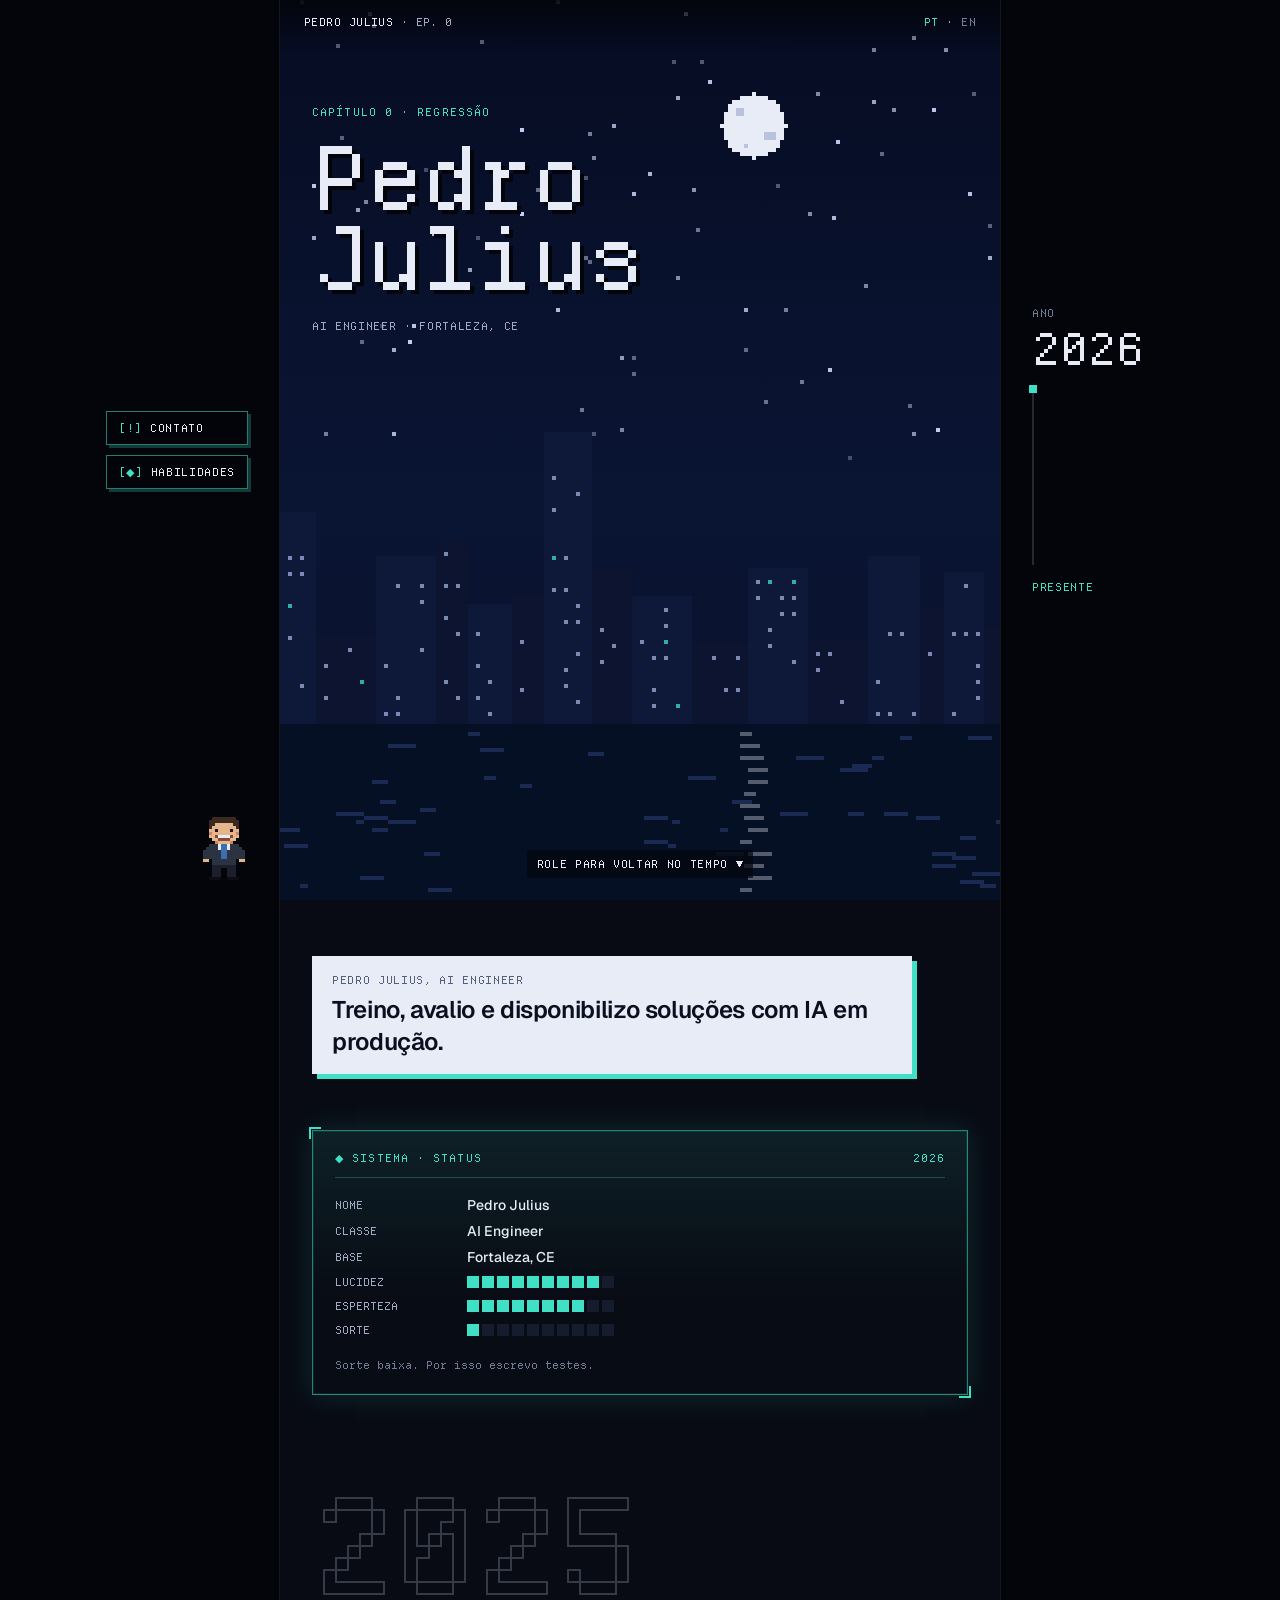
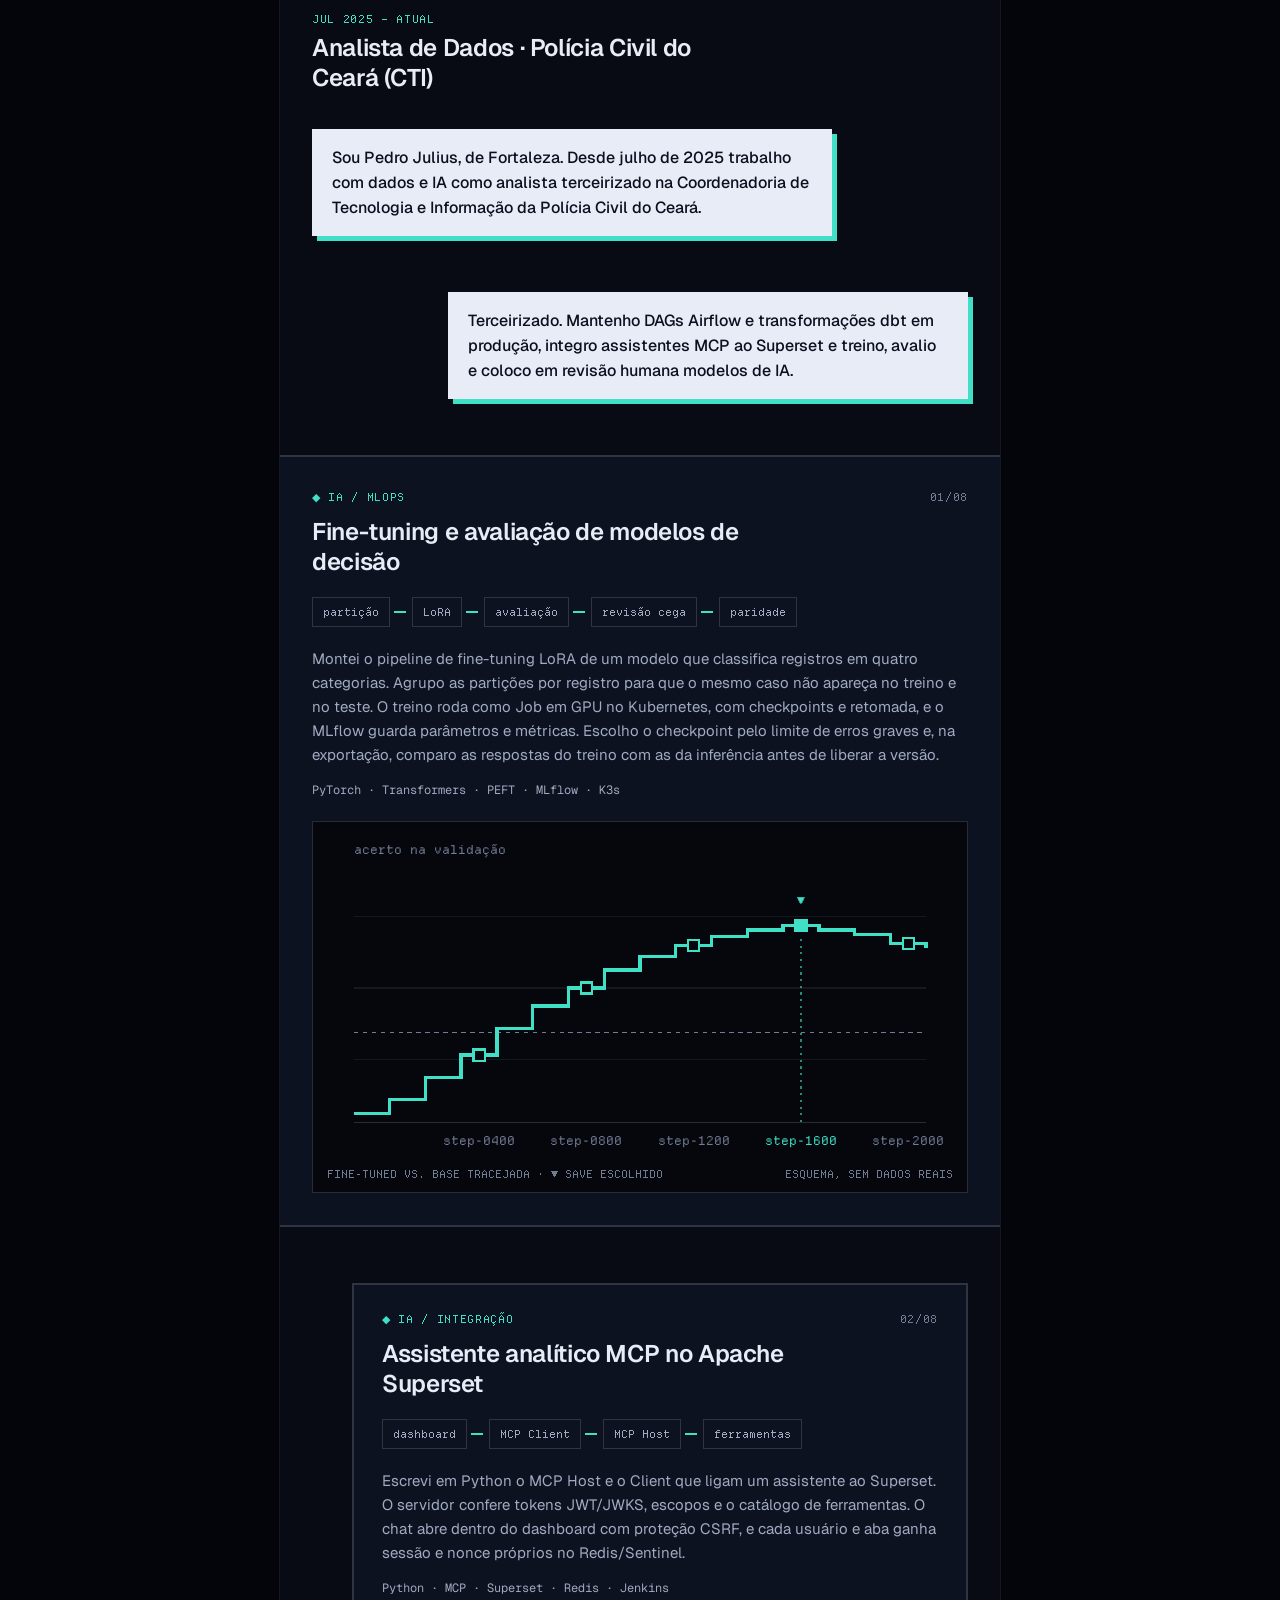
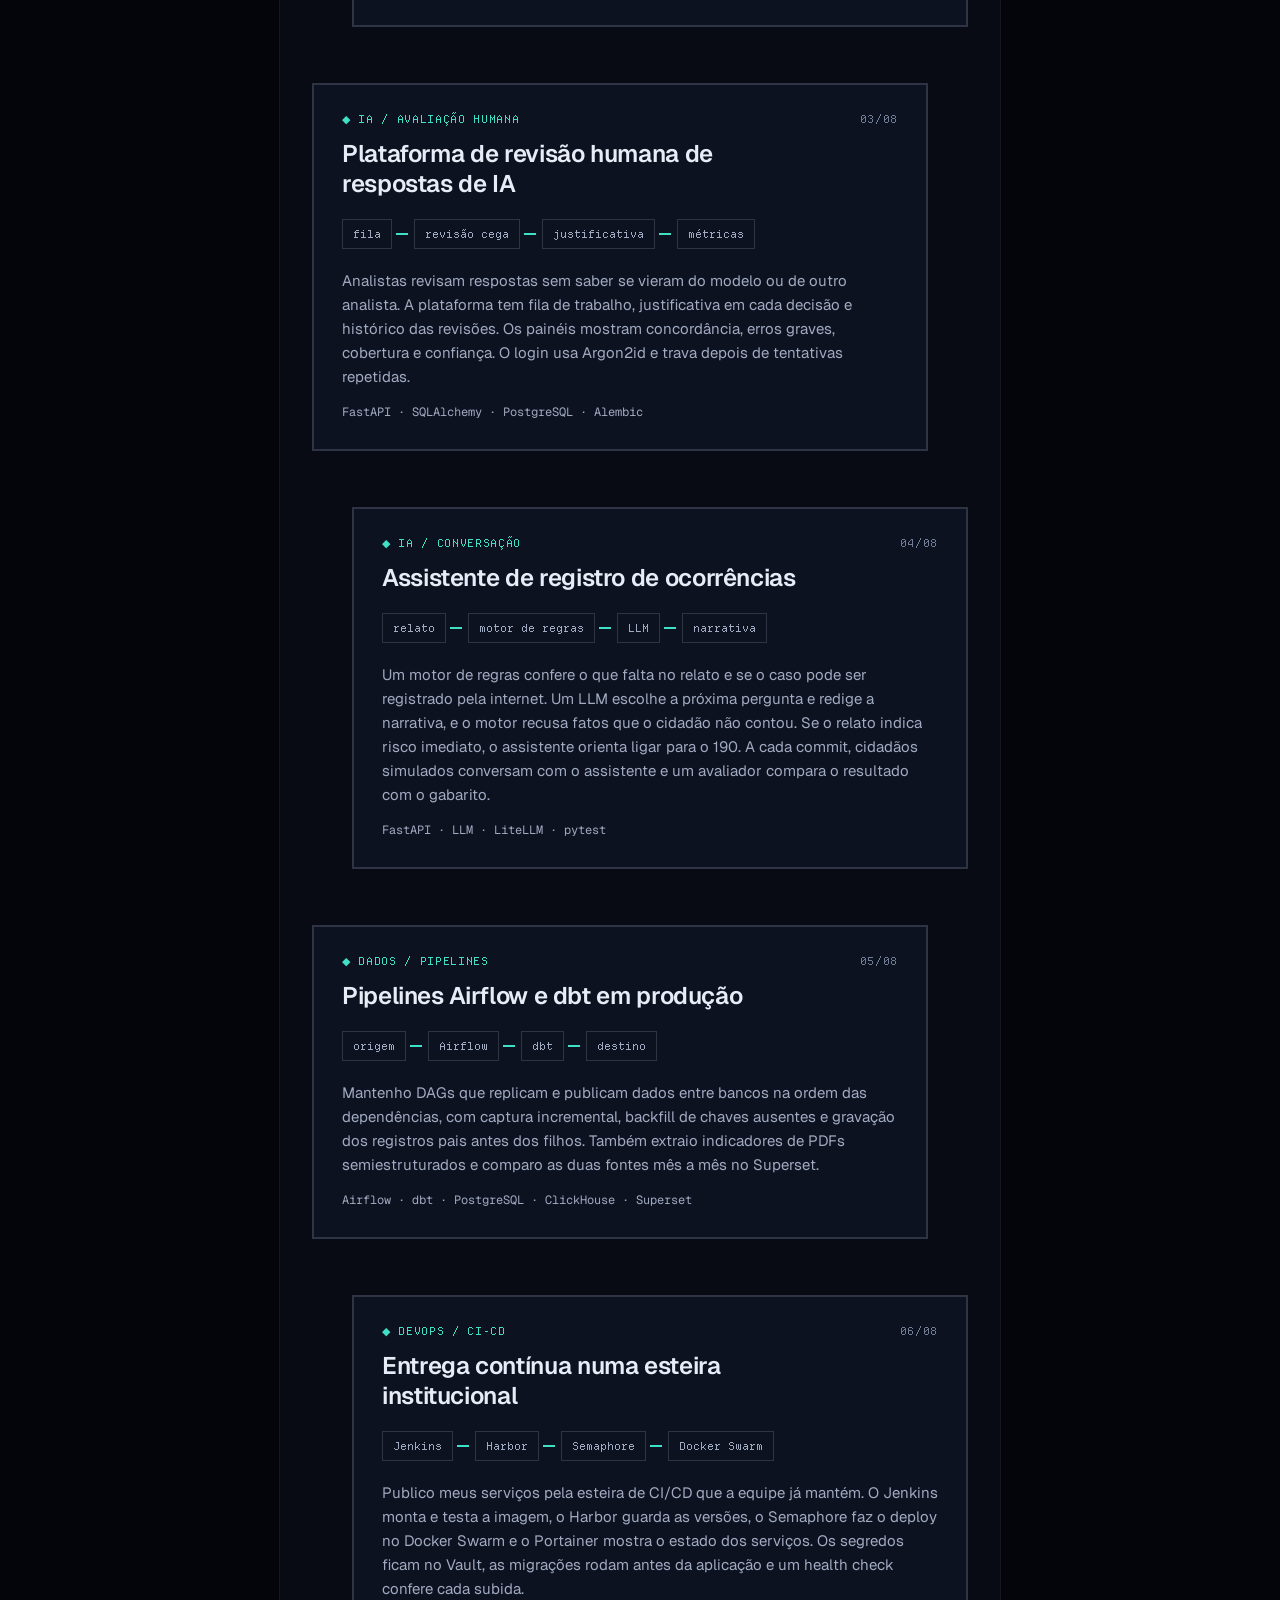
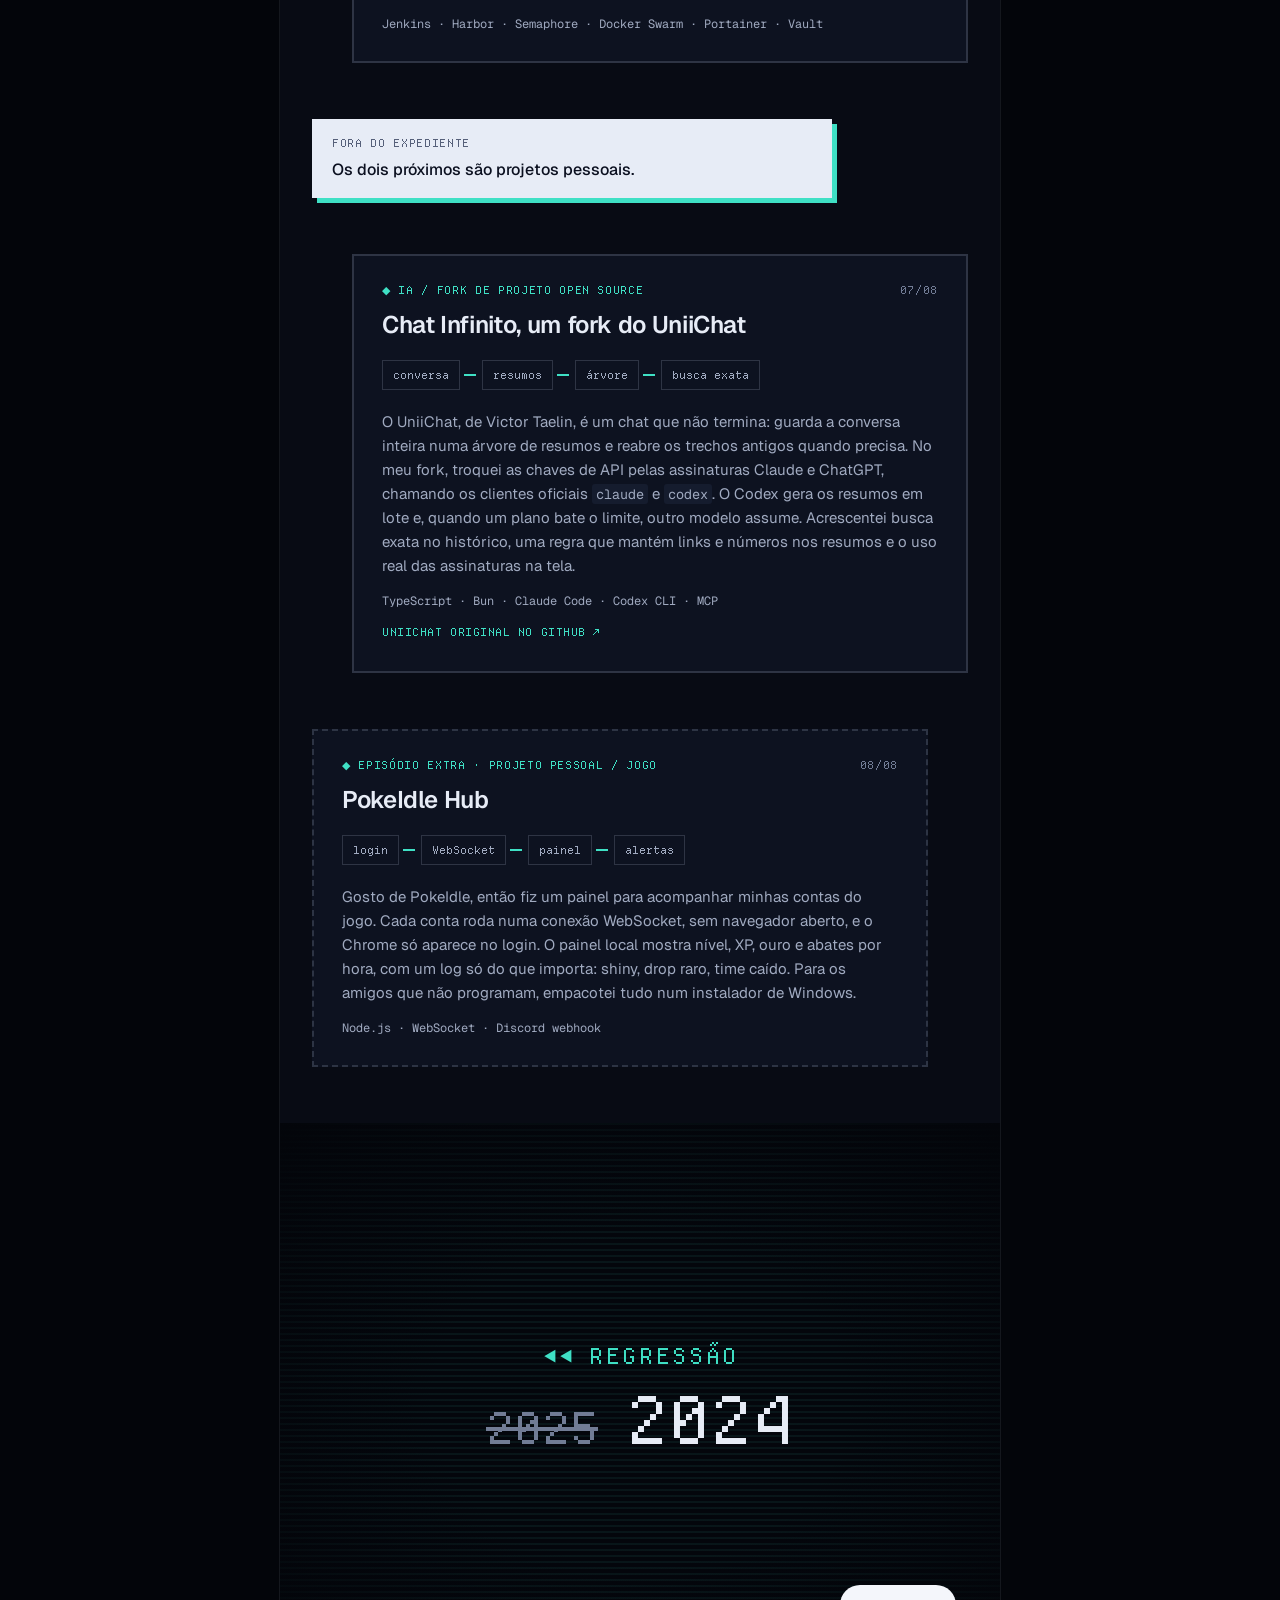
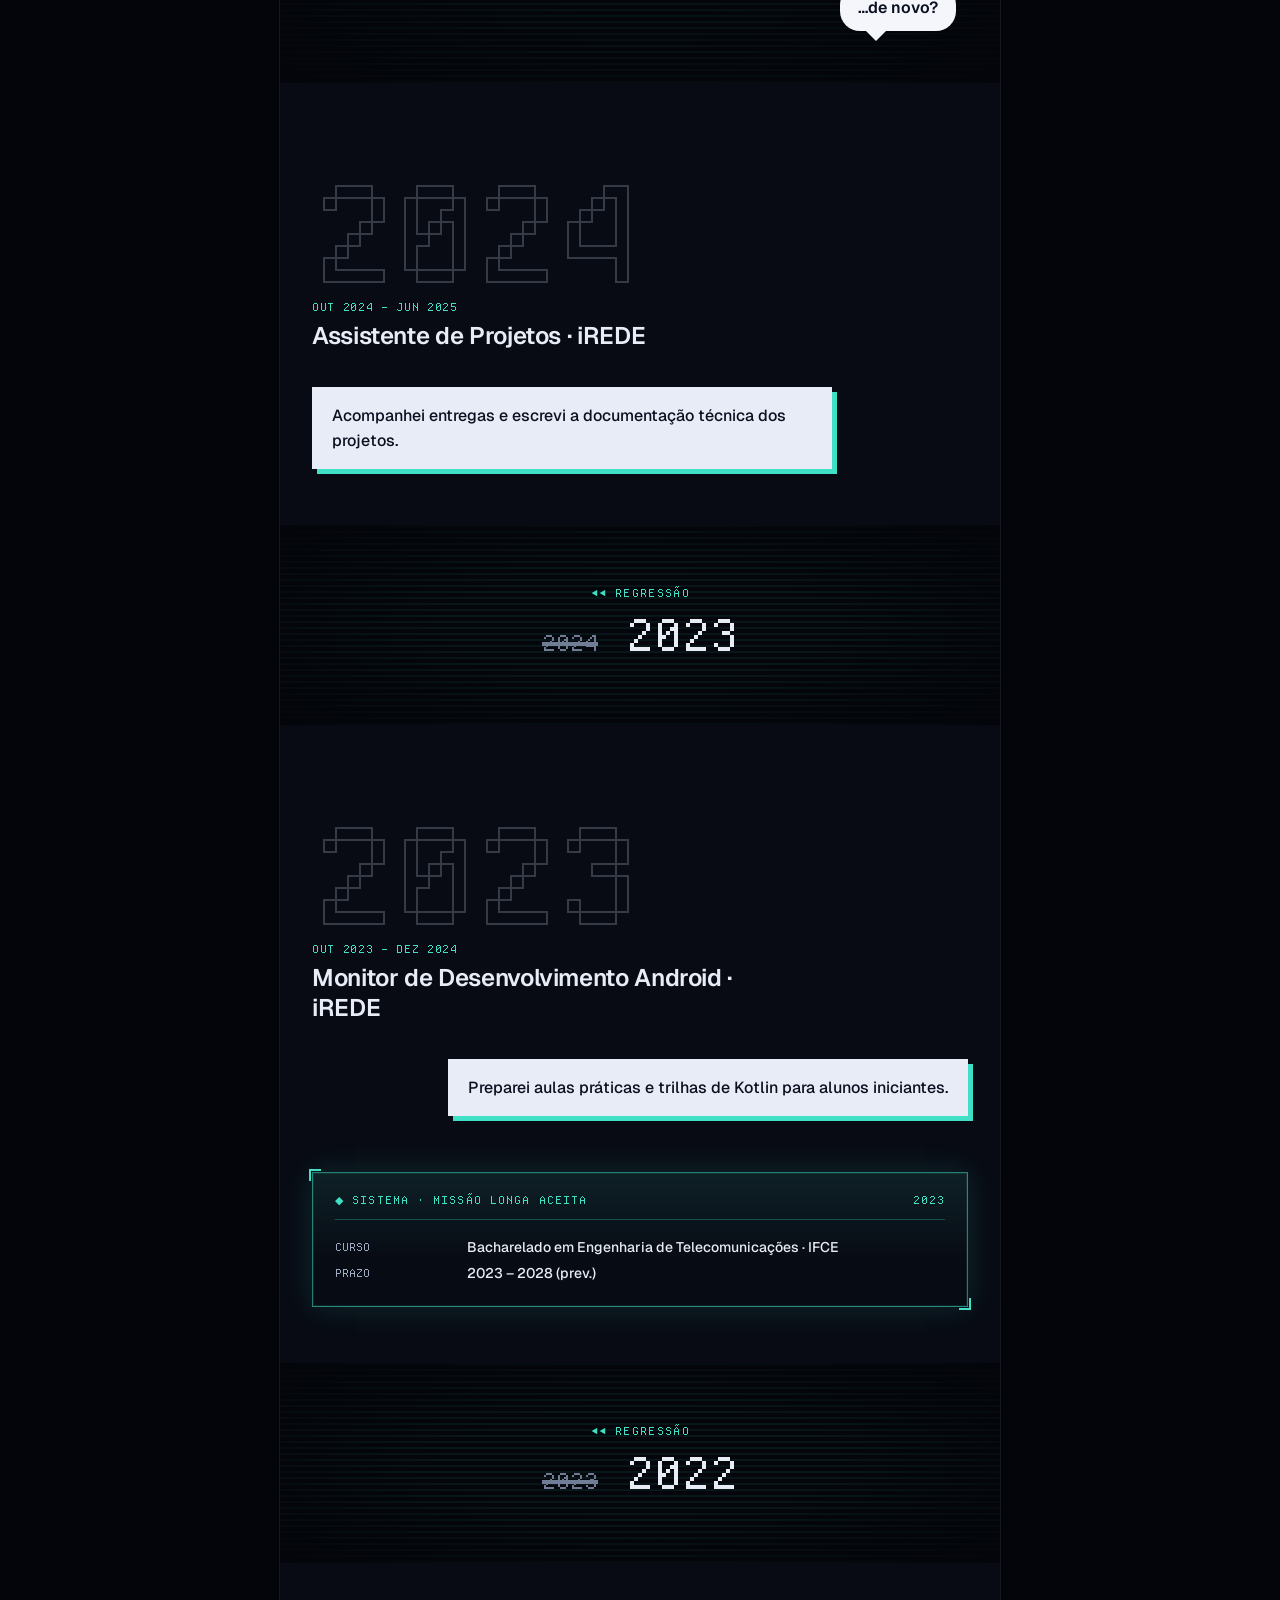
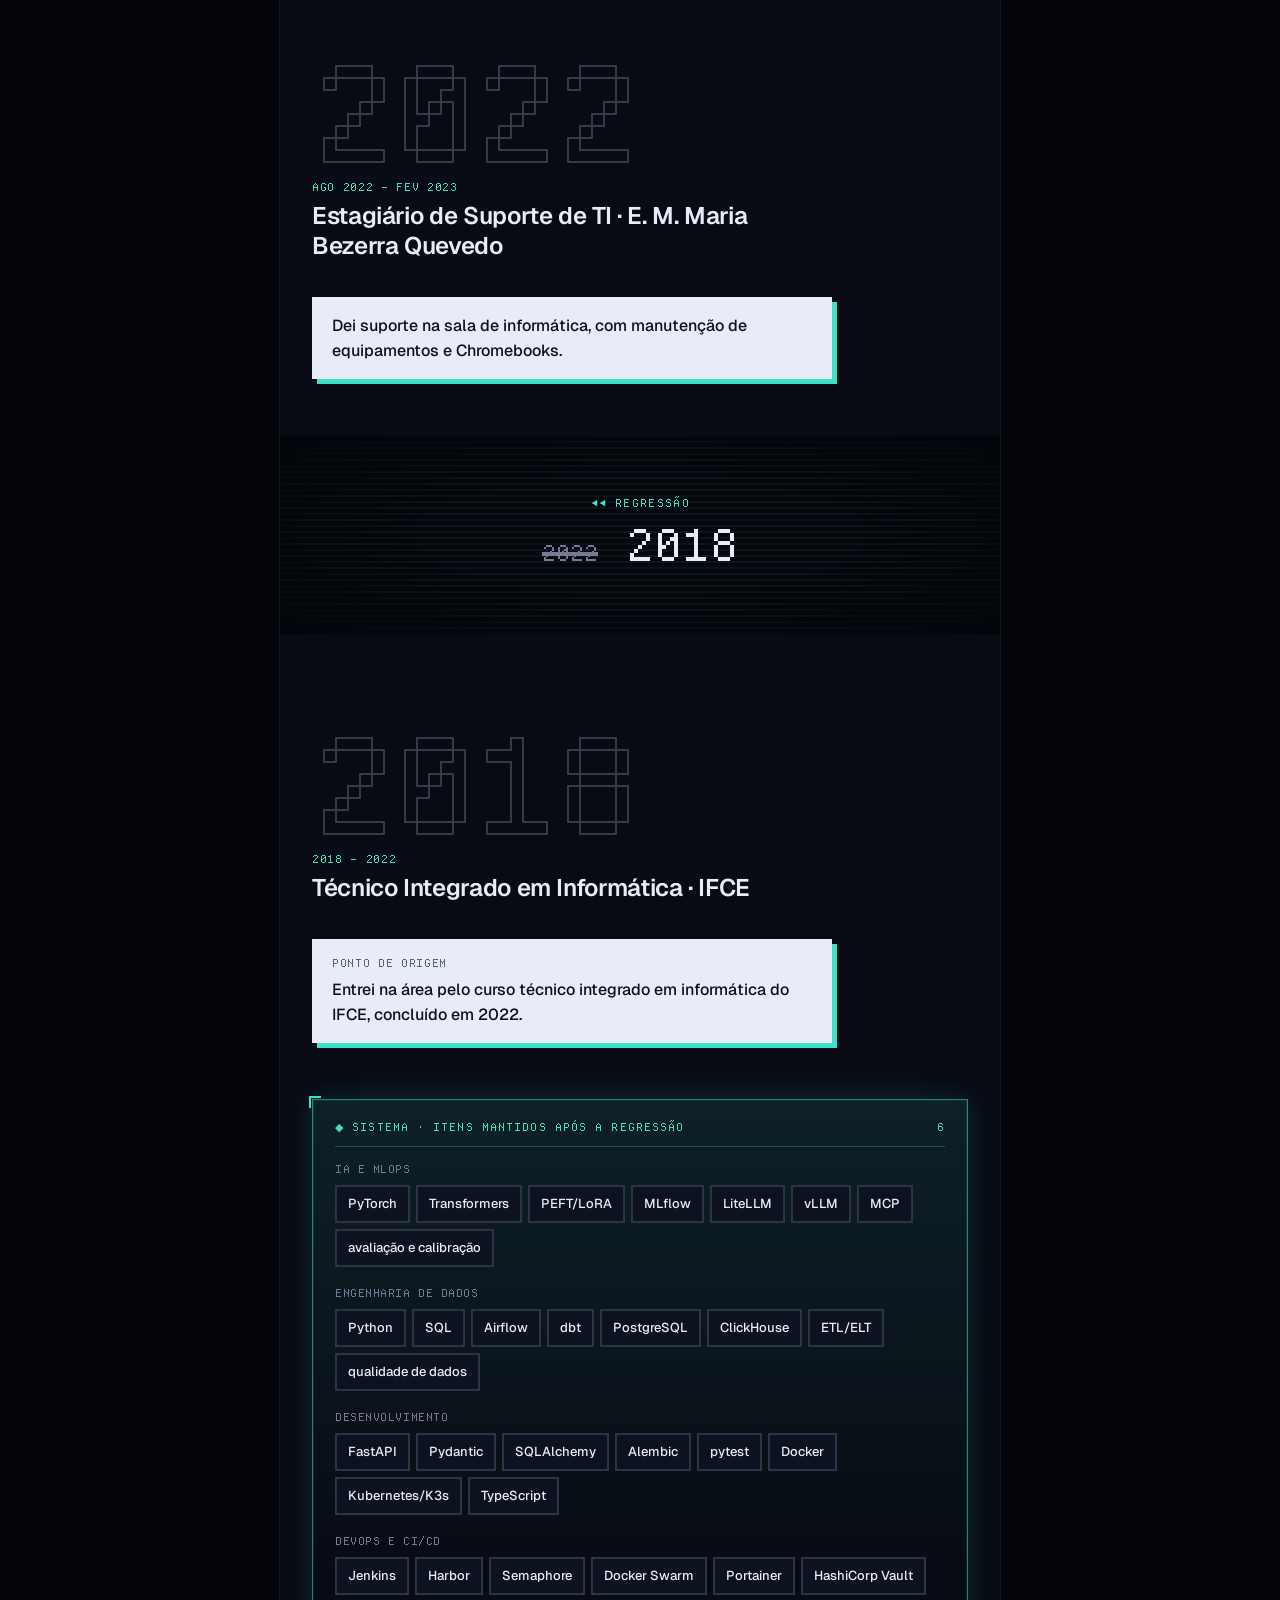
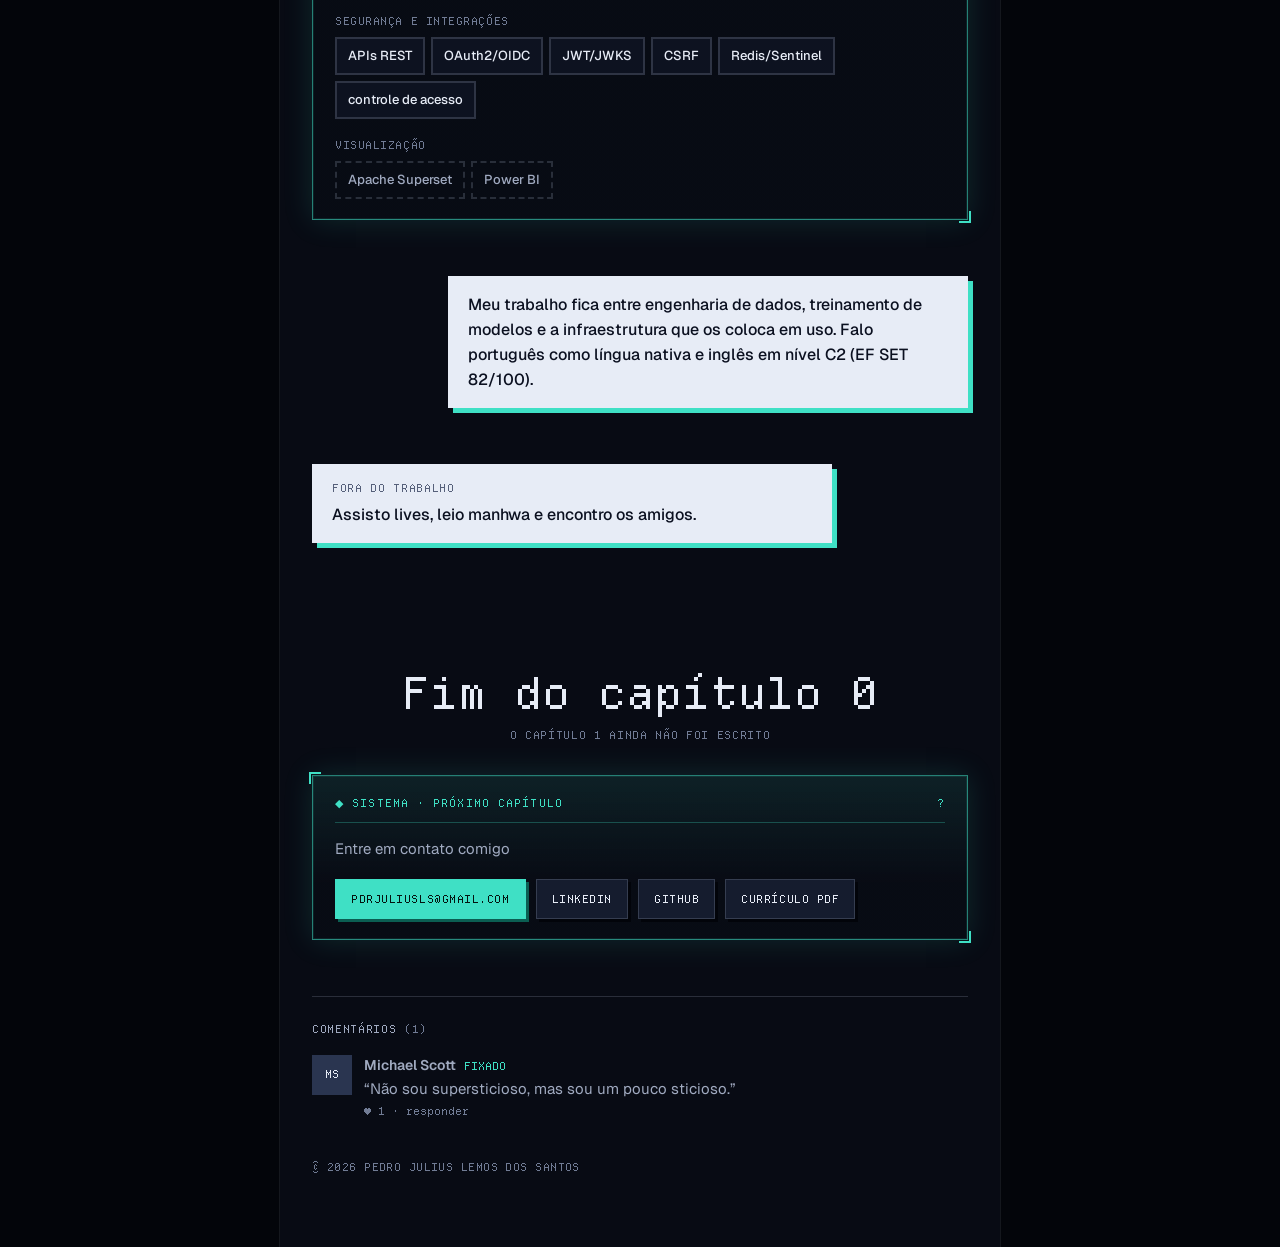
==== commit 19f5ef34: "Popups mais rápidos (0,12s em 3 quadros) e easter eggs no PC: Michael pixelado, 'arise' com sombra d" ====
--- a/index.html
+++ b/index.html
@@ -40,5 +40,6 @@
 <dialog class="sys" id="jh" aria-labelledby="jh-t"></dialog>
 <script src="data/pt.js"></script>
 <script src="manhwa.js"></script>
+<script src="extras.js"></script>
 </body>
 </html>
--- a/manhwa.css
+++ b/manhwa.css
@@ -93,7 +93,7 @@
 .qk button:hover,.qk button:focus-visible{background:rgba(63,224,197,.12);outline:0;box-shadow:3px 3px 0 var(--ac)}
 dialog.sys{position:fixed;inset:0;margin:auto;width:min(560px,calc(100% - 32px));max-height:calc(100svh - 64px);overflow:auto;color:var(--t2);padding:18px 22px 22px}
 dialog.sys::backdrop{background:rgba(3,5,10,.72)}
-dialog.sys[open]{animation:pop .3s steps(5)}
+dialog.sys[open]{animation:pop .12s steps(3)}
 @keyframes pop{from{transform:scaleY(.06)}}
 dialog.sys .x{background:none;border:0;padding:0 2px;font:inherit;color:var(--t2);cursor:pointer}
 dialog.sys .x:hover,dialog.sys .x:focus-visible{color:var(--ac);outline:0}
